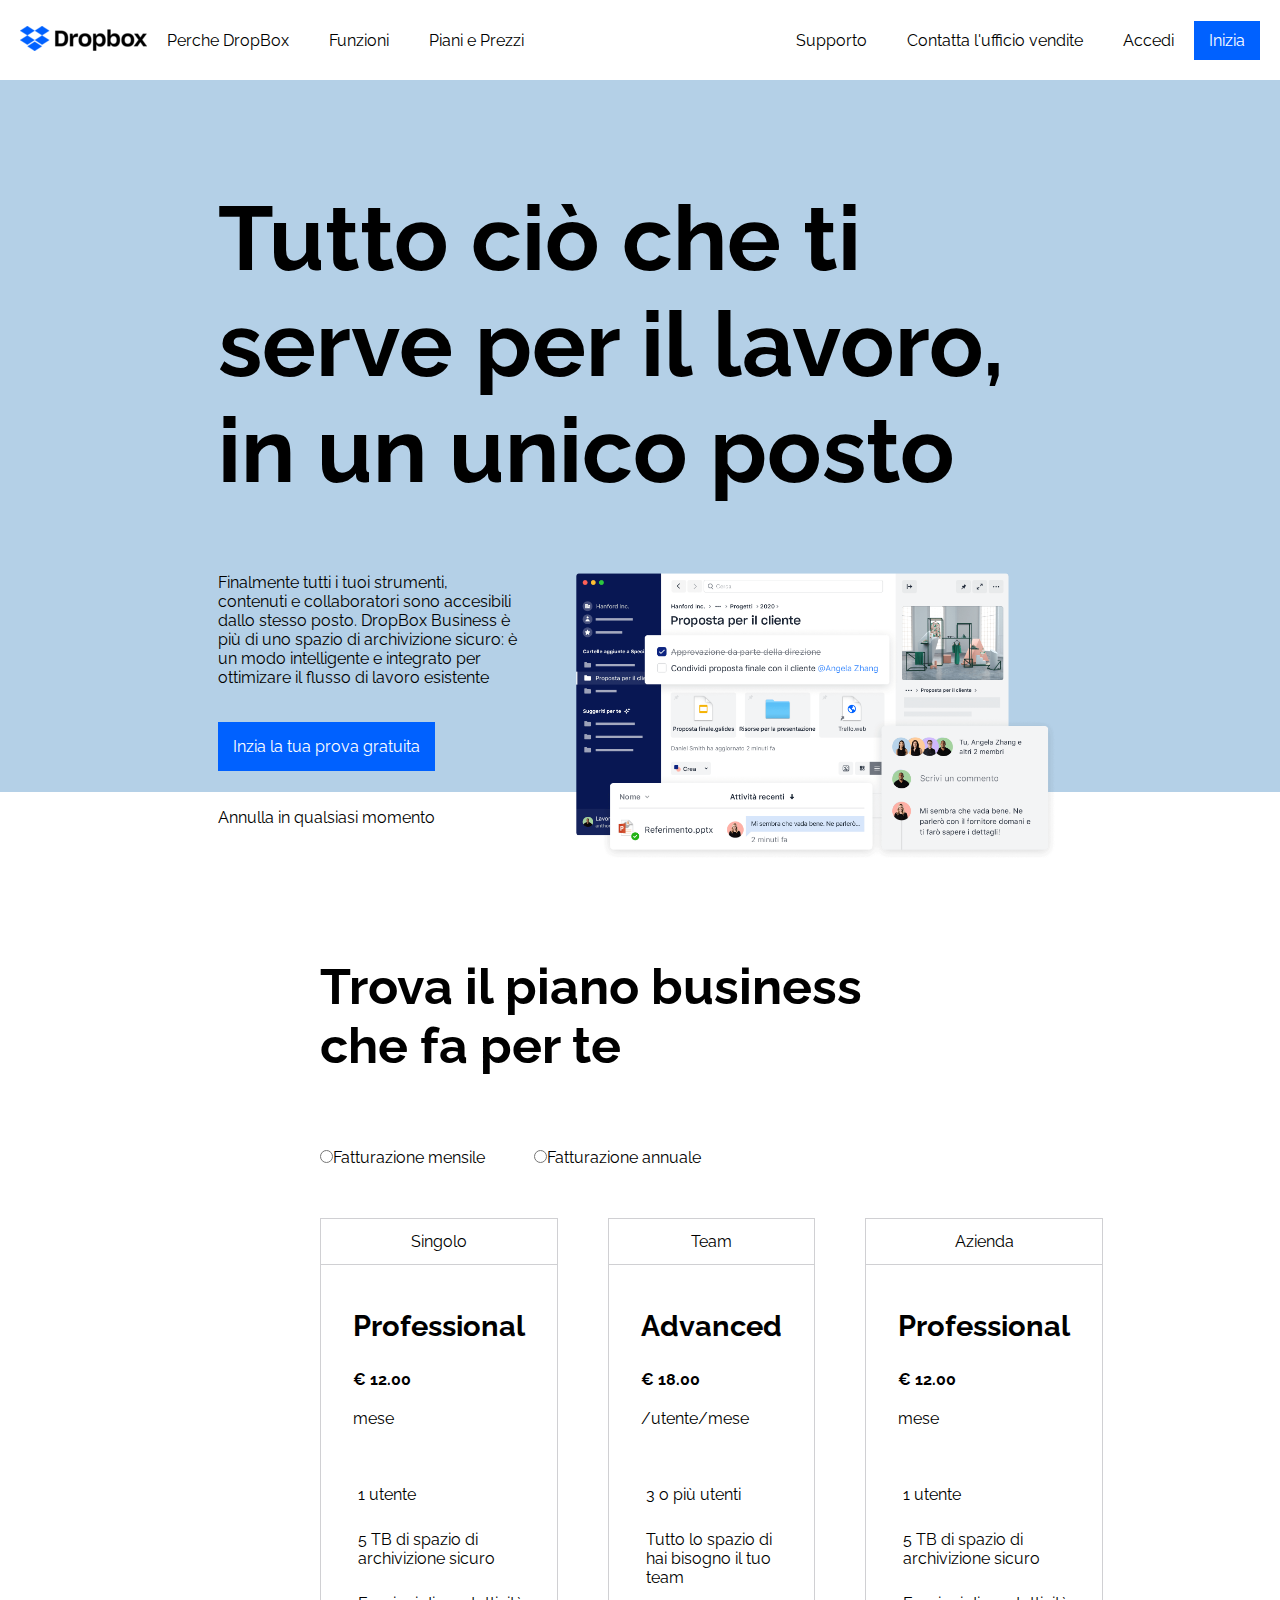
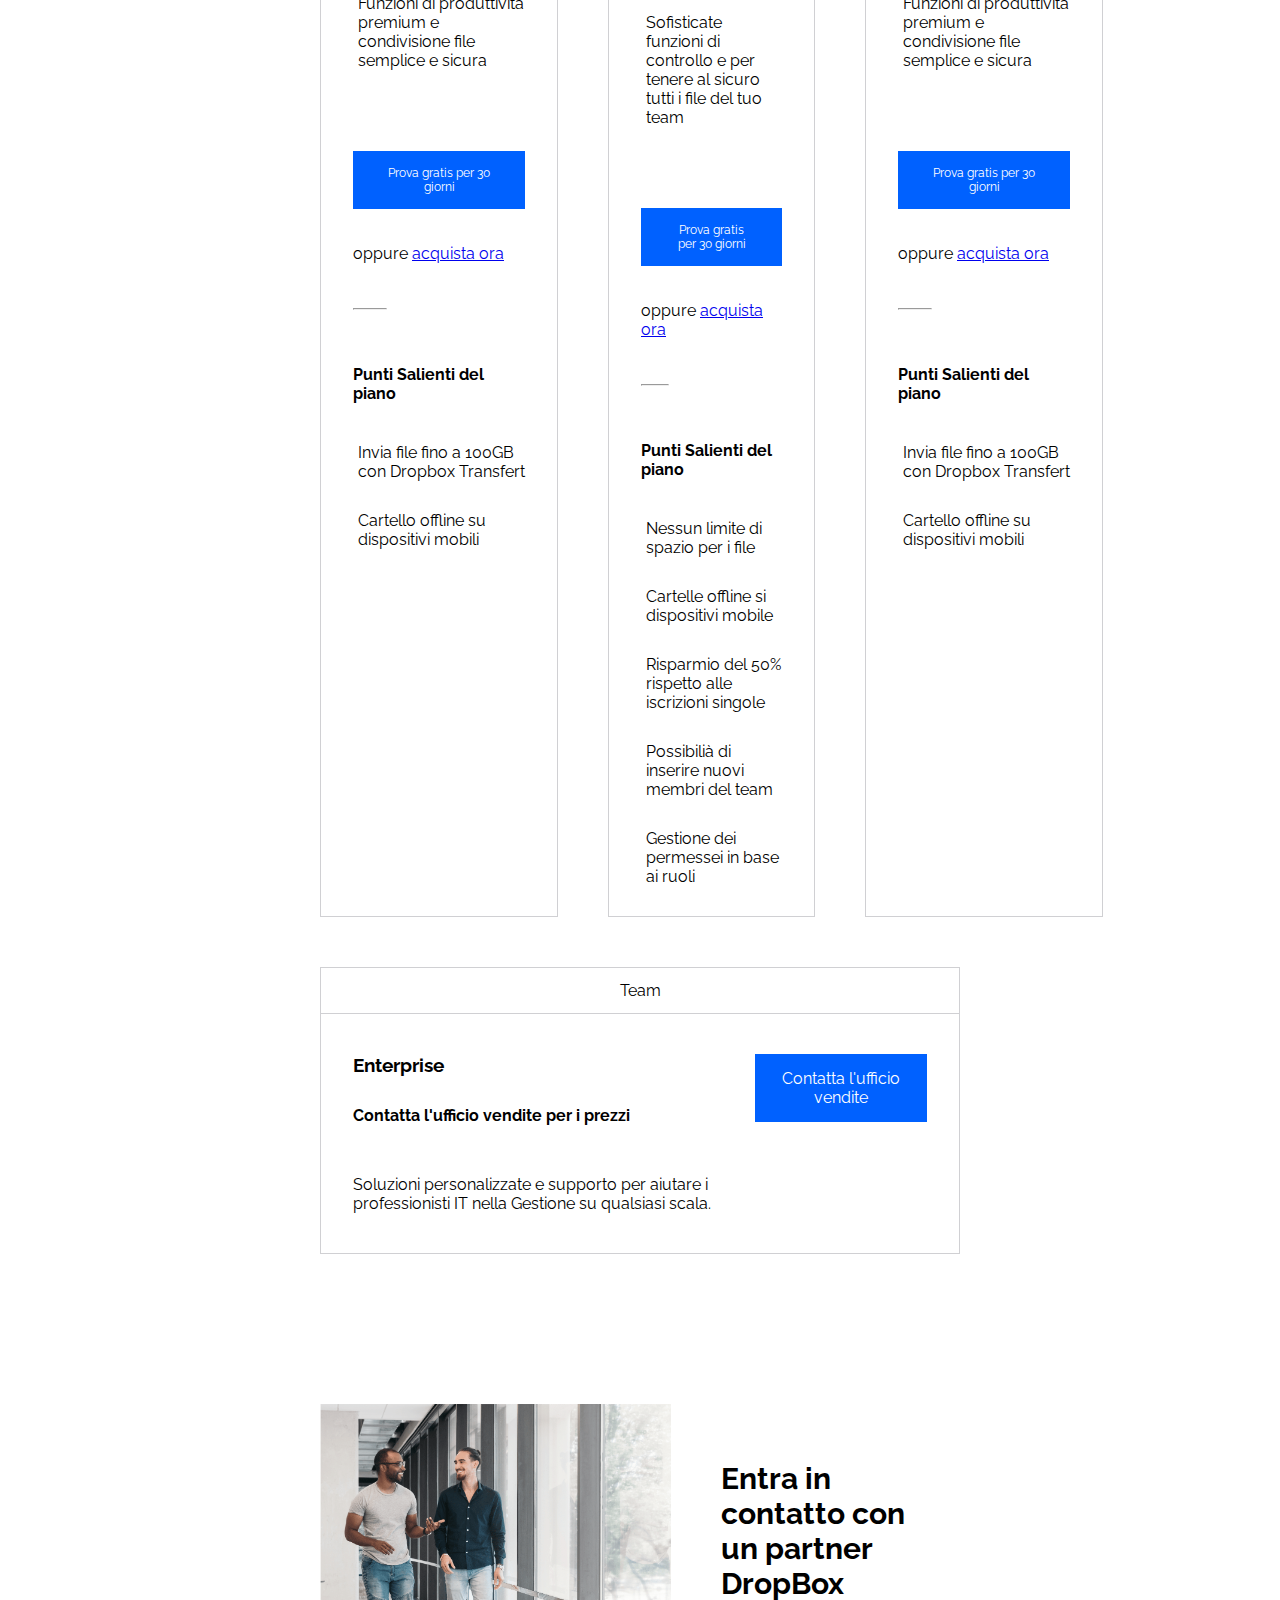
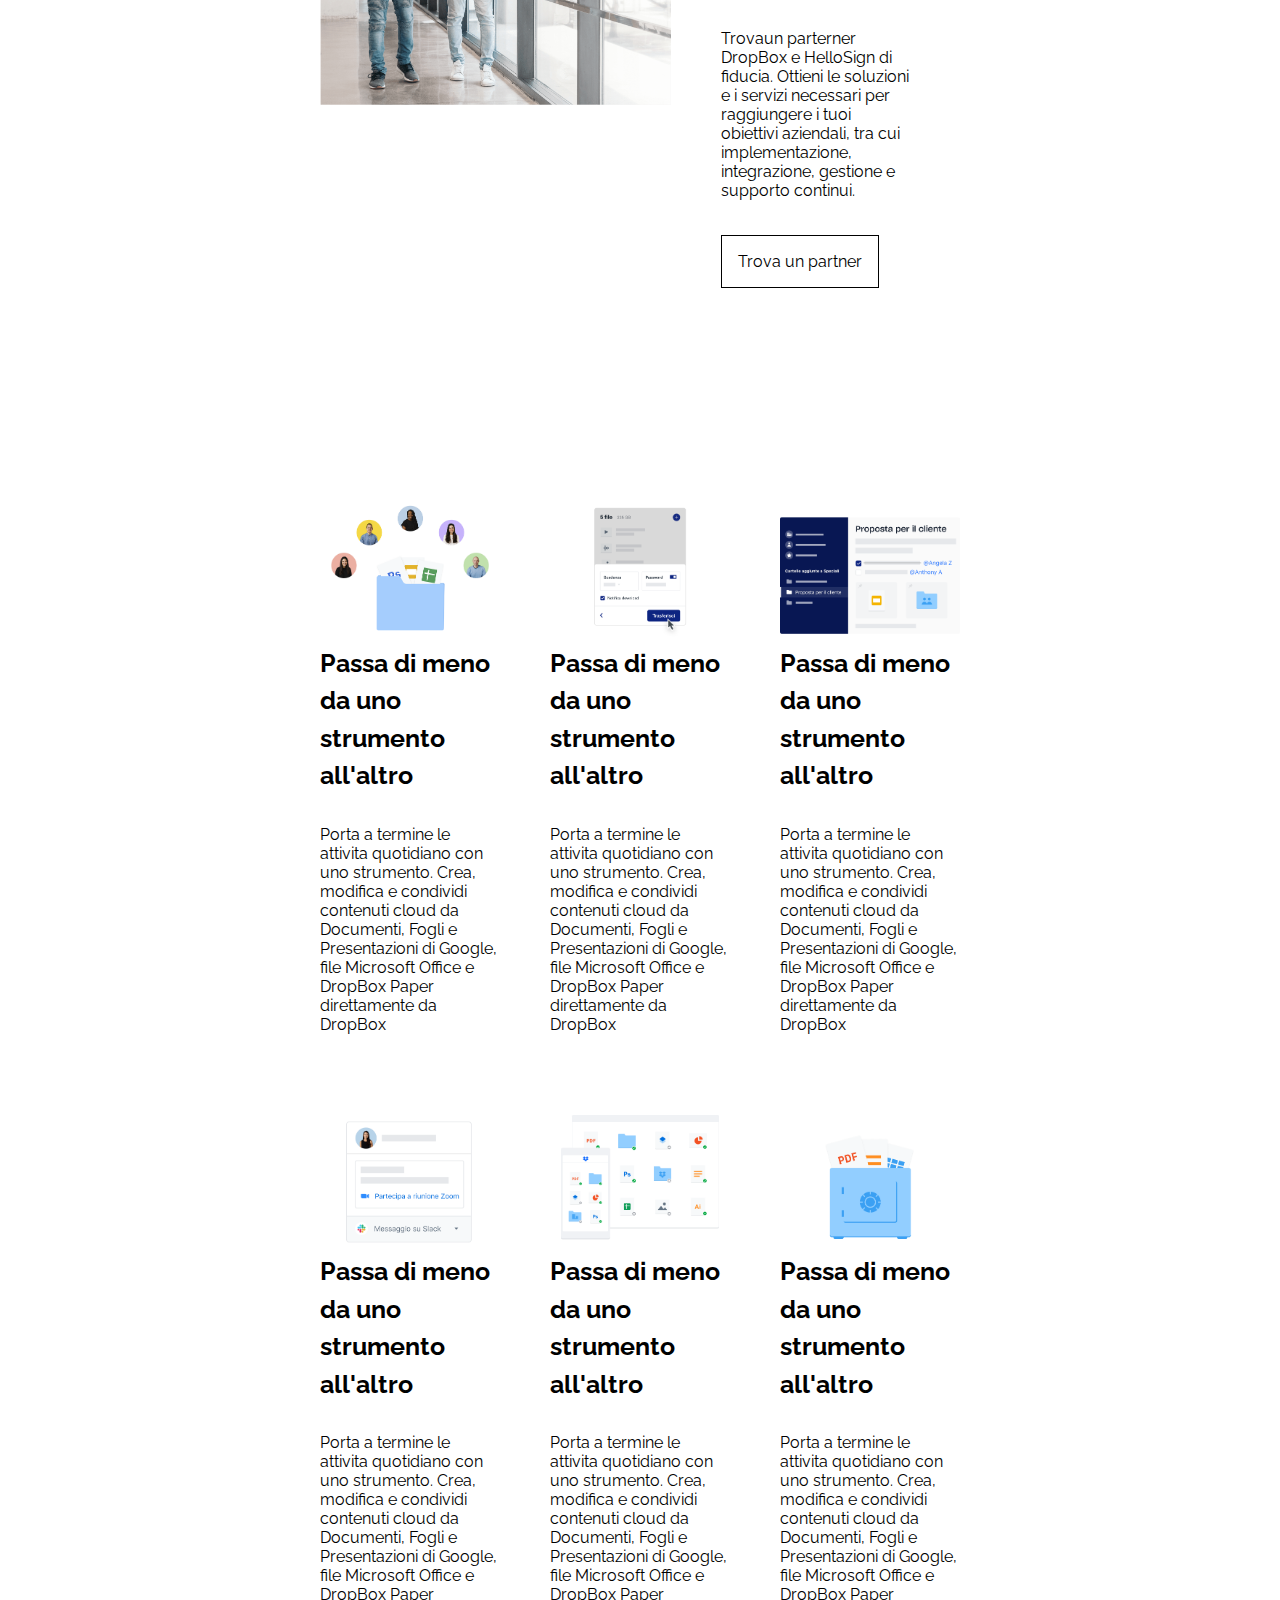
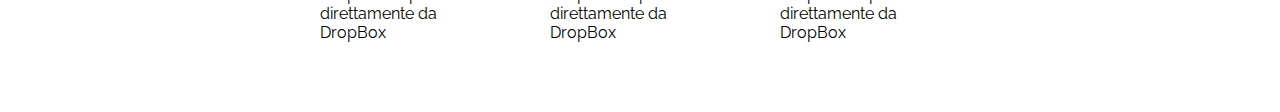
==== index.html @ f98a5074 "sezione 3" ====
<!DOCTYPE html>
<html lang="en">
<head>
    <meta charset="UTF-8">
    <meta http-equiv="X-UA-Compatible" content="IE=edge">
    <meta name="viewport" content="width=device-width, initial-scale=1.0">
    <!-- Google Font -->
    <link rel="preconnect" href="https://fonts.googleapis.com">
    <link rel="preconnect" href="https://fonts.gstatic.com" crossorigin>
    <link href="https://fonts.googleapis.com/css2?family=Raleway:wght@400;700&display=swap" rel="stylesheet">
    <!-- /Google Font -->
    <!-- Font awesome -->
    <link rel="stylesheet" href="https://cdnjs.cloudflare.com/ajax/libs/font-awesome/6.2.1/css/all.min.css"
        integrity="sha512-MV7K8+y+gLIBoVD59lQIYicR65iaqukzvf/nwasF0nqhPay5w/9lJmVM2hMDcnK1OnMGCdVK+iQrJ7lzPJQd1w=="
        crossorigin="anonymous" referrerpolicy="no-referrer" />
    <!-- Font Awesome -->
    <link rel="stylesheet" href="css/style.css">
    <title>DropBox</title>
</head>
<body>
    <!-- Header -->
    <header class="row-flex">
        <!-- lista di link -->
        <ul class="row-flex">
            <li><img src="img/logo-small.png" alt="DropBox"></li>
            <li><a href="">Perche DropBox</a> </li>
            <li><a href="">Funzioni</a> </li>
            <li><a href="">Piani e Prezzi</a></li>
        </ul>
        <!-- /lista di link -->
        <!-- lista di link -->
        <ul class="row-flex">
            <li><a href="">Supporto</a> </li>
            <li><a href="">Contatta l'ufficio vendite</a> </li>
            <li><a href="">Accedi</a></li>
            <li><button class="btn btn-prime">Inizia</button></li>
        </ul>
        <!-- /lista di link -->
    </header>
    <!-- /Header -->
    <!-- Main -->
    <main>
        <!-- Jumbotron -->
        <section class="jumbotron">
            <!-- Container grande centrato -->
            <div class="big-container">
                <h1>Tutto ciò che ti serve per il lavoro, in un unico posto</h1>
                <!-- container flex -->
                <div class="row-flex">
                    <!-- box piccolo con testo, bottone e freccia -->
                    <div class="small-box">
                        <p class="text">Finalmente tutti i tuoi strumenti, contenuti e collaboratori sono accesibili
                            dallo stesso posto.
                            DropBox Business è più di uno spazio di archivizione sicuro: è un modo intelligente
                            e integrato per ottimizare il flusso di lavoro esistente
                        </p>
                        <button class="btn btn-prime">Inzia la tua prova gratuita</button>
                        <div>Annulla in qualsiasi momento</div>
                        <i class="fa-solid fa-arrow-down" id="down-arrow"></i>
                    </div>
                    <!-- /box piccolo con testo, bottone e freccia -->
                    <!-- box grande con immagine -->
                    <div class="big-box">
                        <img src="img/jumbo.png" alt="jumbo-img">
                    </div>
                    <!-- /box grande con immagine -->
                </div>
                <!-- /container flex -->
            </div>
            <!-- /Container grande centrato -->
        </section>
        <!-- /Jumbotron -->
        <!-- Sezione-1 -->
        <section class="small-container section-1">
            <h2>Trova il piano business che fa per te</h2>
            <!-- Pulsanti scelta abbonamento -->
            <div class="mese">
                <input type="radio" name="costo">Fatturazione mensile
            </div>
            <div class="anno">
              <input type="radio" name="costo">Fatturazione annuale   
            </div>
            <!-- /Pulsanti scelta abbonamento -->
            <!-- container abbonamento -->
            <div class="row-flex abbonamento">
                <!-- box tipo di abbonamento -->
                <div class="box">
                    <div class="profilo">
                        <i class="fa-solid fa-user"></i>
                        <span>Singolo</span>
                    </div>
                    <div class="info">
                        <ul class="costo">
                            <li>
                                <h3>Professional</h3>
                            </li>
                            <li class="prezzo">€ 12.00</li>
                            <li>mese</li>
                        </ul>
                        <ul class="info-text">
                            <li>
                                <i class="fa-solid fa-user"></i>
                                <span>1 utente</span>
                            </li>
                            <li class="row-flex">
                                <i class="fa-solid fa-folder"></i>
                                <span>5 TB di spazio di archivizione sicuro</span>
                            </li>
                            <li class="row-flex">
                                <i class="fa-solid fa-share-nodes"></i>
                                <span>Funzioni di produttività premium e condivisione file semplice
                                    e sicura</span>
                            </li>
                        </ul>
                            <div class="btn-buy">
                                <button class="btn btn-prime">Prova gratis per 30 giorni</button>
                                <div>oppure <a href="#">acquista ora</a></div>
                            </div>
                            <hr>
                        <ul class="highlights">
                            <li><h4>Punti Salienti del piano</h4></li>
                            <li class="row-flex">
                                <i class="fa-solid fa-check"></i>
                                <span>Invia file fino a 100GB con Dropbox Transfert</span>
                            </li>
                            <li class="row-flex">
                                <i class="fa-solid fa-check"></i>
                                <span>Cartello offline su dispositivi mobili</span> 
                            </li>
                        </ul>
                    </div>
                </div>
                <!-- /box tipo abbonamento -->
                <!-- box tipo abbonamento -->
                <div class="box">
                    <div class="profilo">
                        <i class="fa-solid fa-users"></i>
                        <span>Team</span>
                    </div>
                    <div class="info">
                        <ul class="costo">
                            <li>
                                <h3>Advanced</h3>
                            </li>
                            <li class="prezzo">€ 18.00</li>
                            <li>/utente/mese</li>
                        </ul>
                        <ul class="info-text">
                            <li>
                                <i class="fa-solid fa-user"></i>
                                <span>3 o più utenti</span>
                            </li>
                            <li class="row-flex">
                                <i class="fa-solid fa-folder"></i>
                                <span>Tutto lo spazio di hai bisogno il tuo team</span>
                            </li>
                            <li class="row-flex">
                                <i class="fa-solid fa-share-nodes"></i>
                                <span>Sofisticate funzioni di controllo e per tenere al sicuro tutti 
                                    i file del tuo team
                                </span>
                            </li>
                        </ul>
                        <div class="btn-buy">
                            <button class="btn btn-prime">Prova gratis per 30 giorni</button>
                            <div>oppure <a href="#">acquista ora</a></div>
                        </div>
                        <hr>
                        <ul class="highlights">
                            <li>
                                <h4>Punti Salienti del piano</h4>
                            </li>
                            <li class="row-flex">
                                <i class="fa-solid fa-check"></i>
                                <span>Nessun limite di spazio per i file</span>
                            </li>
                            <li class="row-flex">
                                <i class="fa-solid fa-check"></i>
                                <span>Cartelle offline si dispositivi mobile</span>
                            </li>
                            <li class="row-flex">
                                <i class="fa-solid fa-check"></i>
                                <span>Risparmio del 50% rispetto alle iscrizioni singole</span>
                            </li>
                            <li class="row-flex">
                                <i class="fa-solid fa-check"></i>
                                <span>Possibilià di inserire nuovi membri del team</span>
                            </li>
                            <li class="row-flex">
                                <i class="fa-solid fa-check"></i>
                                <span>Gestione dei permessei in base ai ruoli</span>
                            </li>
                        </ul>
                    </div>
                </div>
                <!-- /box tipo abbonamento -->
                <!-- box tipo abbonamento -->
                <div class="box">
                    <div class="profilo">
                    <i class="fa-solid fa-building"></i>
                        <span>Azienda</span>
                    </div>
                    <div class="info">
                        <ul class="costo">
                            <li>
                                <h3>Professional</h3>
                            </li>
                            <li class="prezzo">€ 12.00</li>
                            <li>mese</li>
                        </ul>
                        <ul class="info-text">
                            <li class="row-flex">
                                <i class="fa-solid fa-user"></i>
                                <span>1 utente</span>
                            </li>
                            <li class="row-flex">
                                <i class="fa-solid fa-folder"></i>
                                <span>5 TB di spazio di archivizione sicuro</span>
                            </li>
                            <li class="row-flex">
                                <i class="fa-solid fa-share-nodes"></i>
                                <span>Funzioni di produttività premium e condivisione file semplice
                                    e sicura</span>
                            </li>
                        </ul>
                        <div class="btn-buy">
                            <button class="btn btn-prime">Prova gratis per 30 giorni</button>
                            <div>oppure <a href="#">acquista ora</a></div>  
                        </div>
                        <hr>
                        <ul class="highlights">
                            <li>
                                <h4>Punti Salienti del piano</h4>
                            </li>
                            <li class="row-flex">
                                <i class="fa-solid fa-check"></i>
                                <span>Invia file fino a 100GB con Dropbox Transfert</span>
                            </li>
                            <li class="row-flex">
                                <i class="fa-solid fa-check"></i>
                                <span>Cartello offline su dispositivi mobili</span>
                            </li>
                        </ul>
                    </div>
                </div>
            </div>
            <!-- /box tipo abbonamento -->
            <!-- container abbonamento orizzontale -->
            <div class="box-col">
                <div class="profilo">
                    <i class="fa-solid fa-building"></i>
                    <span>Team</span>
                </div>
                <div class="info">
                    <div class="row-flex">
                        <div class="box-info-left">
                            <h3>Enterprise</h3>
                            <div class="prezzo">Contatta l'ufficio vendite per i prezzi</div> 
                            <p>
                                Soluzioni personalizzate e supporto per aiutare i professionisti IT nella Gestione
                                su qualsiasi scala. 
                            </p>   
                        </div>
                        <div class="box-info-right">
                            <button class="btn btn-prime">Contatta l'ufficio vendite</button>
                        </div>
                    </div>   
                </div>     
            </div>
            <!-- /container abbonamento orizzontale-->
        </section>
        <!-- /sezione-1 -->
        <!-- sezione-2 -->
        <section class="section-2">
            <div class="small-container">
                <div class="row-flex">
                    <!-- box grande con immagine -->
                    <div class="big-box">
                        <img src="img/partner.png" alt="partner">
                    </div>
                    <!-- /box grande con immagine -->
                    <!-- box piccolo con paragrafo -->
                    <div class="small-box">
                        <h3>Entra in contatto con un partner DropBox</h3>
                        <p>Trovaun parterner DropBox e HelloSign di fiducia. Ottieni le soluzioni e i 
                            servizi necessari per raggiungere i tuoi obiettivi aziendali, tra cui implementazione,
                            integrazione, gestione e supporto continui.
                        </p>
                        <button class="btn btn-secondary">Trova un partner</button>
                    </div>  
                    <!-- /box piccolo con paragrafo   -->
                </div>
            </div>
        </section>
        <!-- /sezione-2 -->
        <!-- sezione-3 -->
        <section class="section-3">
            <div class="small-container">
                <div class="row-flex">
                    <div>
                        <img src="img/business-feature-switching-tools.png" alt="switch tools">
                        <h3>Passa di meno da uno strumento all'altro</h3>
                        <p> Porta a termine le attivita quotidiano con uno strumento. Crea, modifica e 
                            condividi contenuti cloud da Documenti, Fogli e Presentazioni di Google, file 
                            Microsoft Office e DropBox Paper direttamente da DropBox
                        </p>
                    </div>
                    <div>
                        <img src="img/business-feature-send-files-it.png" alt="send file">
                        <h3>Passa di meno da uno strumento all'altro</h3>
                        <p> Porta a termine le attivita quotidiano con uno strumento. Crea, modifica e
                            condividi contenuti cloud da Documenti, Fogli e Presentazioni di Google, file
                            Microsoft Office e DropBox Paper direttamente da DropBox
                        </p>
                    </div>
                    <div>
                        <img src="img/business-feature-coordinate-it.png" alt=" coordinate">
                        <h3>Passa di meno da uno strumento all'altro</h3>
                        <p> Porta a termine le attivita quotidiano con uno strumento. Crea, modifica e
                            condividi contenuti cloud da Documenti, Fogli e Presentazioni di Google, file
                            Microsoft Office e DropBox Paper direttamente da DropBox
                        </p>
                    </div>
                </div>
                <div class="row-flex">
                    <div>
                        <img src="img/business-feature-integrations-it.png" alt="switch tools">
                        <h3>Passa di meno da uno strumento all'altro</h3>
                        <p> Porta a termine le attivita quotidiano con uno strumento. Crea, modifica e
                            condividi contenuti cloud da Documenti, Fogli e Presentazioni di Google, file
                            Microsoft Office e DropBox Paper direttamente da DropBox
                        </p>
                    </div>
                    <div>
                        <img src="img/business-feature-multi-device.png" alt="switch tools">
                        <h3>Passa di meno da uno strumento all'altro</h3>
                        <p> Porta a termine le attivita quotidiano con uno strumento. Crea, modifica e
                            condividi contenuti cloud da Documenti, Fogli e Presentazioni di Google, file
                            Microsoft Office e DropBox Paper direttamente da DropBox
                        </p>
                    </div>
                    <div>
                        <img src="img/business-feature-security.png" alt="switch tools">
                        <h3>Passa di meno da uno strumento all'altro</h3>
                        <p> Porta a termine le attivita quotidiano con uno strumento. Crea, modifica e
                            condividi contenuti cloud da Documenti, Fogli e Presentazioni di Google, file
                            Microsoft Office e DropBox Paper direttamente da DropBox
                        </p>
                    </div>
                </div>
            </div>

        </section>
        <!-- /sezione-3 -->
        <section></section>
        <section></section>
        <section></section>
    </main>
    <footer></footer>
</body>
</html>
---- css/style.css ----
/* Reset */
*{
    margin: 0;
    padding: 0;
    box-sizing: border-box;
    font-family: 'Raleway', sans-serif;
}
/* ------- */

/* Common */
.row-flex{
    display: flex;
}
li{
    list-style: none;
}
.btn{
    background-color: transparent;
    border: none;
}
.btn-prime{
    background-color: #0061ff;
    color: white;
    padding: 15px 15px;
    font-size: 16px;
}
.btn-secondary{
    border: 1px solid #000;
}
.big-container{
    width: 66vw;
    margin: 0 auto;
}
.small-container{
    width: 50vw;
    margin: 0 auto;
}
.small-box{
    width: 40vw;
}
.big-box{
    width: 60vw;
}
.text{
    padding: 0 35px 35px 0;
}
.box{
    margin: 0 25px;
}
.profilo{
    text-align: center;
    border-bottom: 1px solid #d0d0d3;
    padding: 13px 0;
}
.info{
    padding: 0 32px;
}
.costo{
    margin-bottom: 57px;
}
.box-3{
    width: calc(100vw/3);
}
/* ------- */

/* Header */
header.row-flex{
    justify-content: space-between;
    height: 80px;
    padding: 0 20px;
}
header.row-flex ul.row-flex{
    align-items: center;
}
header.row-flex ul.row-flex li a{
    text-decoration: none;
    color: black;
    margin: 0 20px;
}
header.row-flex ul.row-flex li button{
    padding: 10px 15px;
}
/* ------- */

/* Main */

/* Jumbotron */
.jumbotron{
    background-color: #b4d0e7;
    padding-top: 105px;
    /* height: 738px; */
}
.jumbotron .big-container .row-flex{
    position: relative;
    top: 70px;
    justify-content: flex-start;
}
.jumbotron .big-container h1{
    font-size: 90px;
    /* margin-bottom: 70px; */
}
.jumbotron .big-container .row-flex .big-box img{
    width: 100%;
}
.jumbotron .big-container .row-flex .small-box .btn-prime{
    margin-bottom: 37px;
}
#down-arrow{
    font-size: 45px;
    margin-top: 80px;
}
/* ------- */

/* Sezione 1 */
section.small-container h2{
    margin-top: 165px;
    font-size: 50px;
}
[type="radio"]{
    margin: 75px 0  55px;
}
.mese , .anno{
    display: inline-block;
    margin-right: 45px;
    font-size: 16px;
}
.small-container.section-1 .row-flex.abbonamento .box{
    width: calc(100vw/3);
    border: 1px solid #d0d0d3;
}
.small-container.section-1 .row-flex.abbonamento {
    margin: 0 -25px;
    margin-bottom: 50px;
}
.costo li:first-child{
    margin: 44px 0 27px;
    font-size: 25px;
}
.prezzo{
    margin-bottom: 20px;
    font-weight: bold;
}
.small-container.section-1 .row-flex .info ul.info-text li{
    margin-bottom: 26px;
}
.small-container.section-1 .row-flex .info ul.info-text li i{
    margin-right: 5px;
}
.info .btn-buy button{
    font-size: 12px;
    padding: 15px 35px;
    margin: 55px 0 35px;
}
hr{
    width: 20%;
    margin: 45px 0 55px;
}
.highlights h4{
    margin-bottom: 40px;
}
.highlights li:not(:first-child){
    margin-bottom: 30px;
}
.highlights li i{
    color: blue;
    margin-right: 5px;
}
.box-col{
    border: 1px solid #d0d0d3;
}
.box-col .info{
    padding: 40px 32px;
}
.box-info-left{
    width: 70vw;
}
.box-info-right{
    width: 30vw;
    text-align: right;
}
.box-col .info .row-flex .box-info-left div{
    padding-top: 30px;
}
.box-col .info p{
    margin-top: 50px;
}
/* ------- */

/* Sezione 2 */
.section-2{
    margin: 150px 0;
}
.section-2 .small-container .big-box img{
    width: 100%;
}
.section-2 .row-flex .small-box{
    padding: 57px 50px;
}
.section-2 .row-flex .small-box h3{
    font-size: 30px;
}
.section-2 .row-flex .small-box p{
    margin: 28px 0 35px;
}
.section-2 .row-flex .small-box button{
    padding: 16px;
    font-size: 16px;
}
/* ------- */

/* Sezione 3 */
/* .section-3 .small-container .row-flex{
} */
.section-3 .small-container .row-flex img{
    width: 100%;
}
.section-3 .small-container .row-flex{
    margin: 0 -25px 70px;
}
.section-3 .small-container .row-flex div{
    margin: 0 25px;
}
.section-3 .small-container .row-flex div h3{
    margin-bottom: 30px;
    line-height: 1.5em;
    font-size: 25px;
}
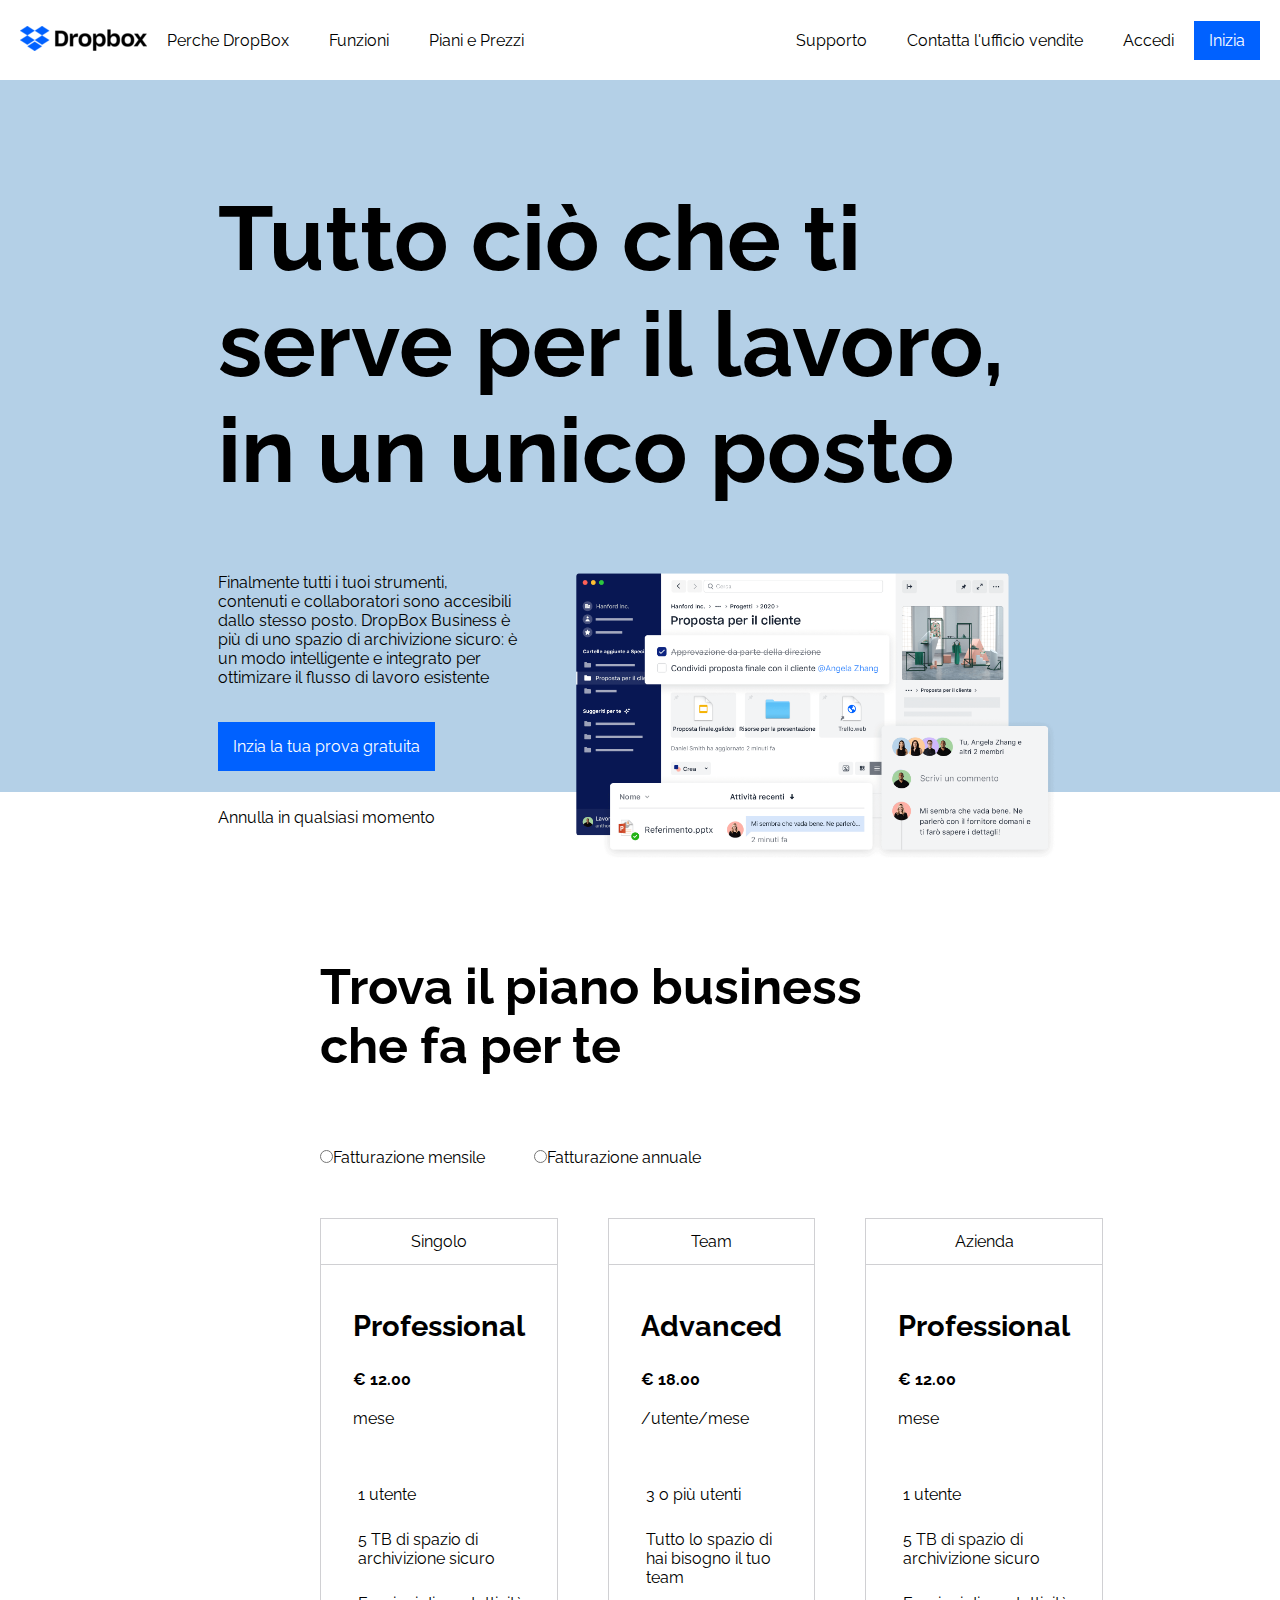
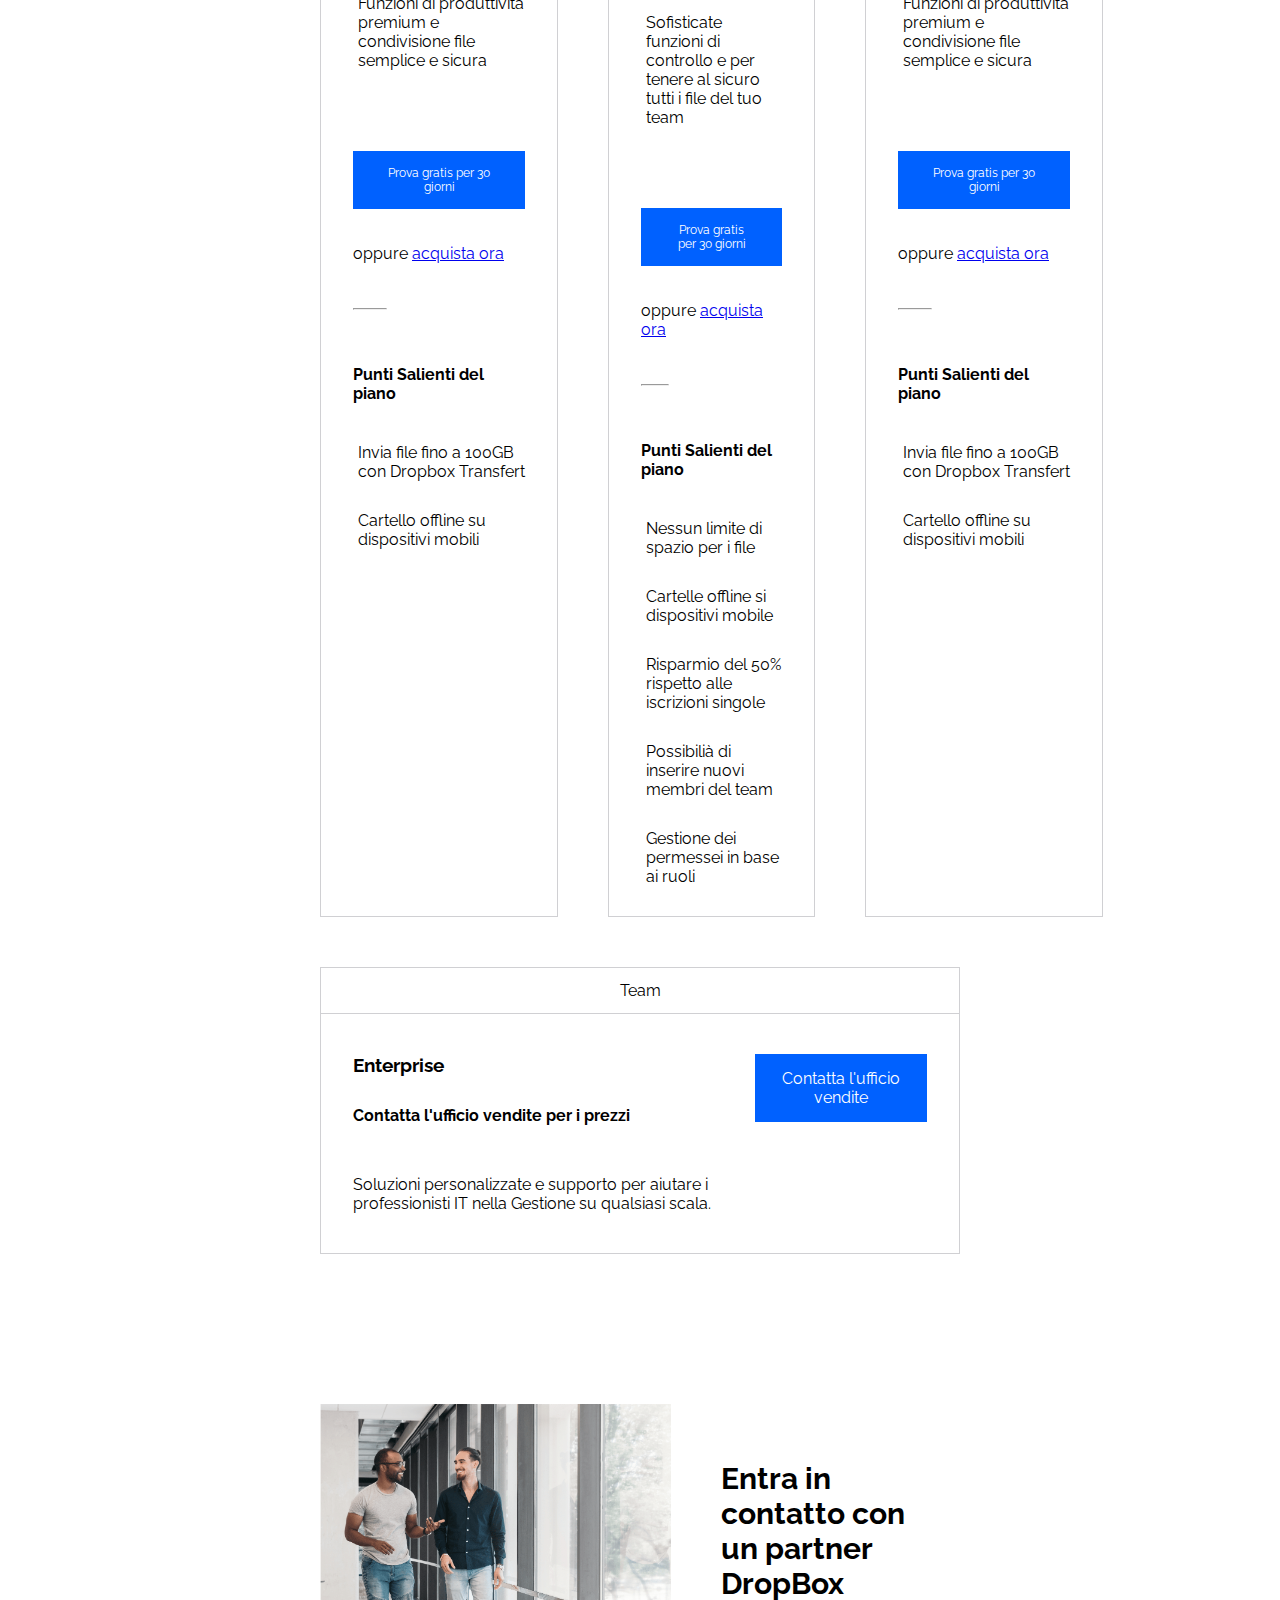
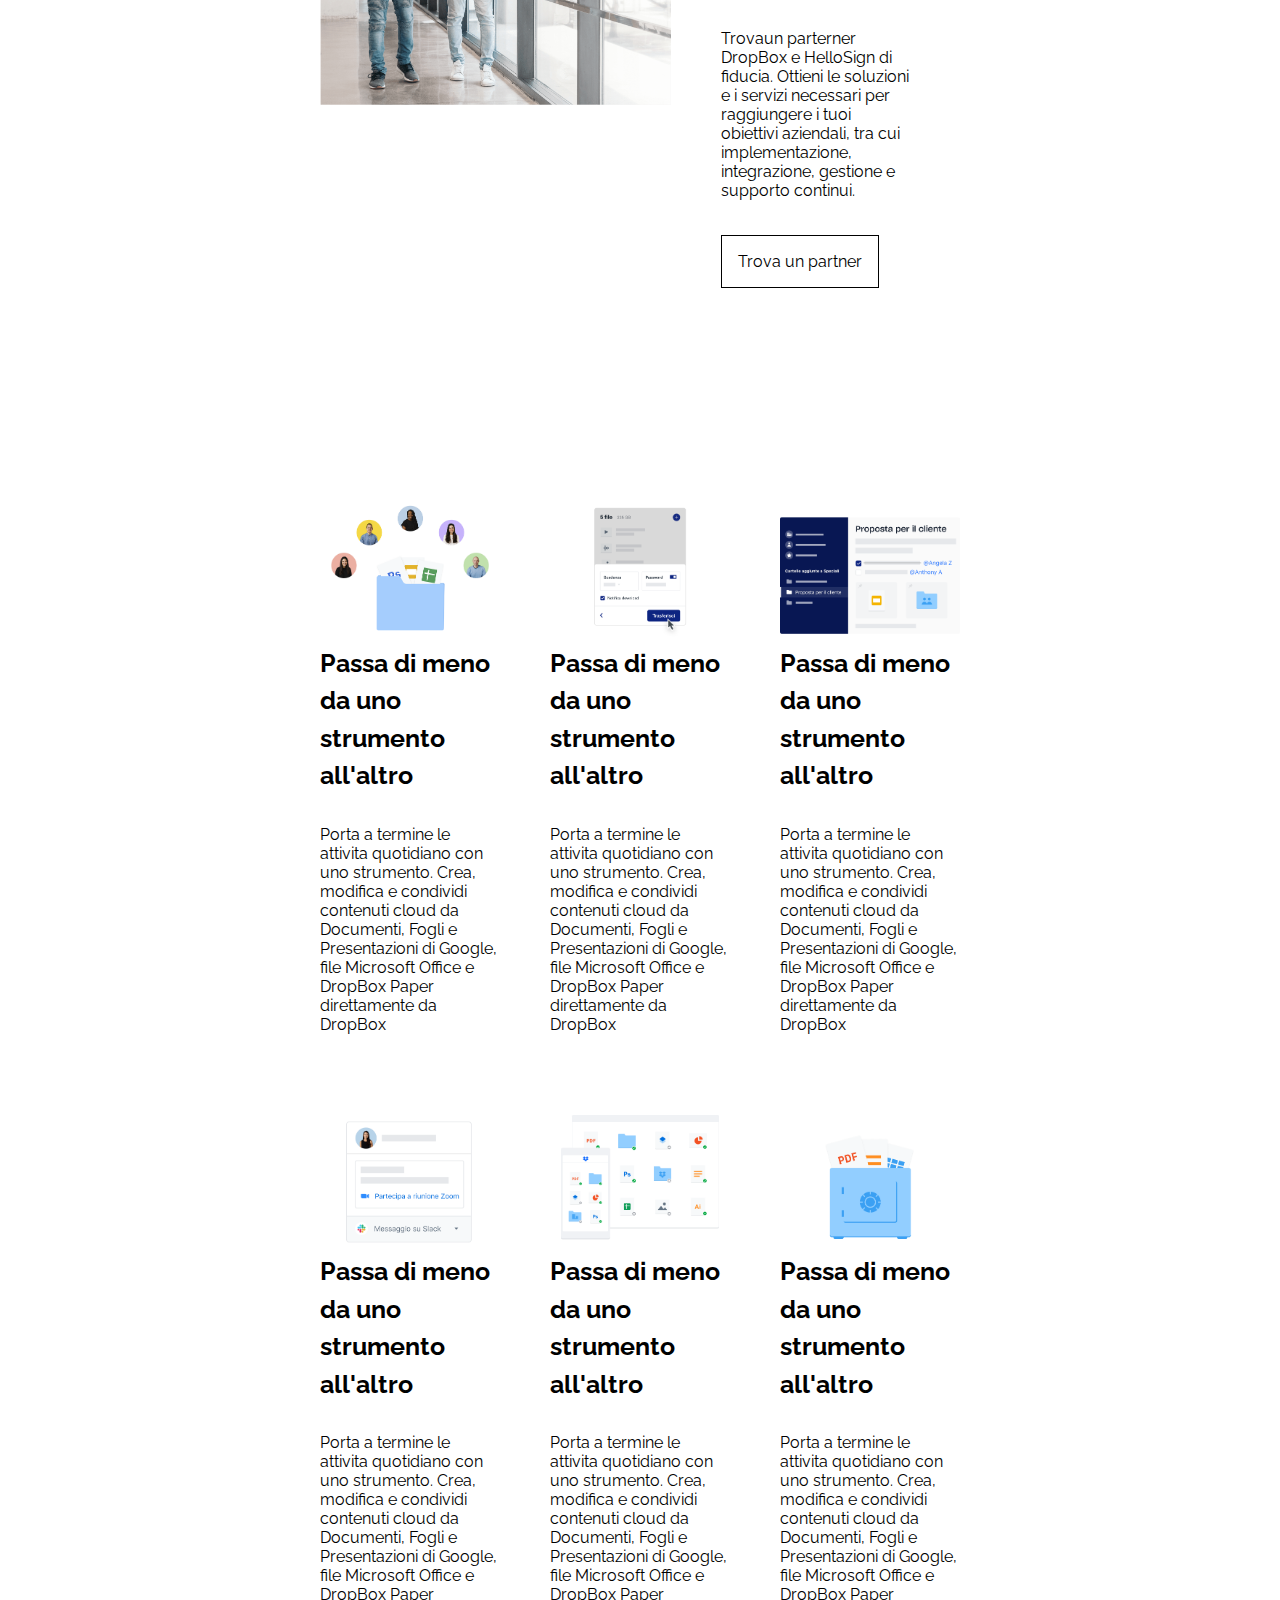
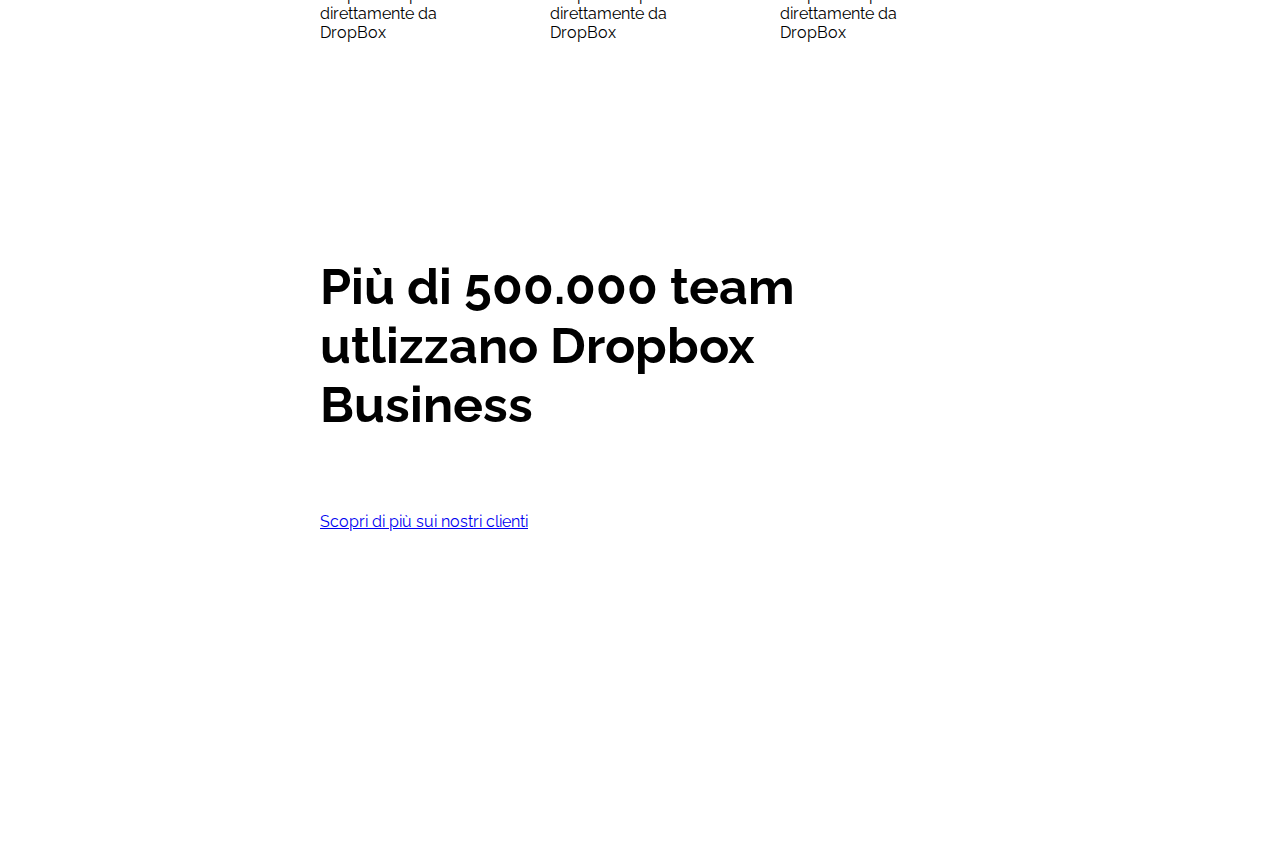
==== commit 26e4e008: "sezione 4-start sezione 5" ====
--- a/index.html
+++ b/index.html
@@ -70,7 +70,7 @@
             <!-- /Container grande centrato -->
         </section>
         <!-- /Jumbotron -->
-        <!-- Sezione-1 -->
+        <!-- Sezione 1 -->
         <section class="small-container section-1">
             <h2>Trova il piano business che fa per te</h2>
             <!-- Pulsanti scelta abbonamento -->
@@ -269,8 +269,8 @@
             </div>
             <!-- /container abbonamento orizzontale-->
         </section>
-        <!-- /sezione-1 -->
-        <!-- sezione-2 -->
+        <!-- /sezione 1 -->
+        <!-- sezione 2 -->
         <section class="section-2">
             <div class="small-container">
                 <div class="row-flex">
@@ -292,10 +292,12 @@
                 </div>
             </div>
         </section>
-        <!-- /sezione-2 -->
-        <!-- sezione-3 -->
+        <!-- /sezione 2 -->
+        <!-- sezione 3 -->
         <section class="section-3">
+            <!-- container piccolo -->
             <div class="small-container">
+                <!-- riga immagini testo 1 -->
                 <div class="row-flex">
                     <div>
                         <img src="img/business-feature-switching-tools.png" alt="switch tools">
@@ -322,6 +324,8 @@
                         </p>
                     </div>
                 </div>
+                <!-- /riga immagini testo 1 -->
+                <!-- riga immagini testo 2 -->
                 <div class="row-flex">
                     <div>
                         <img src="img/business-feature-integrations-it.png" alt="switch tools">
@@ -348,12 +352,25 @@
                         </p>
                     </div>
                 </div>
-            </div>
+                <!-- /riga immagini testo 2 -->
+            </div>
+            <!-- /container piccolo -->
+        </section>
+        <!-- /sezione 3 -->
+        <!-- sezione 4 -->
+        <section id="section-4" class="small-container">
+            <div class="mini-box">
+              <h2>Più di 500.000 team utlizzano Dropbox Business</h2>  
+              <a href="#">Scopri di più sui nostri clienti</a>
+            </div>
+        </section>
+        <!-- /sezione 4 -->
+        <!-- sezione 5 -->
+        <section id="section-5">
+            <div class="row-flex">
 
-        </section>
-        <!-- /sezione-3 -->
-        <section></section>
-        <section></section>
+            </div>
+        </section>
         <section></section>
     </main>
     <footer></footer>
--- a/css/style.css
+++ b/css/style.css
@@ -209,8 +209,6 @@
 /* ------- */
 
 /* Sezione 3 */
-/* .section-3 .small-container .row-flex{
-} */
 .section-3 .small-container .row-flex img{
     width: 100%;
 }
@@ -224,4 +222,27 @@
     margin-bottom: 30px;
     line-height: 1.5em;
     font-size: 25px;
+}
+/* ------- */
+
+/* Sezione 4 */
+#section-4{
+    margin-top: 215px;
+}
+#section-4 .mini-box{
+    max-width: 75%;
+}
+#section-4 .mini-box a{
+    display: block;
+    margin-top: 78px;
+    color: #0000f1;
+}
+/* ------- */
+
+/* Sezione 5 */
+#section-5{
+    margin: 160px 0;
+}
+#section-5 .row-flex{
+    background-color: #f5f5f5;
 }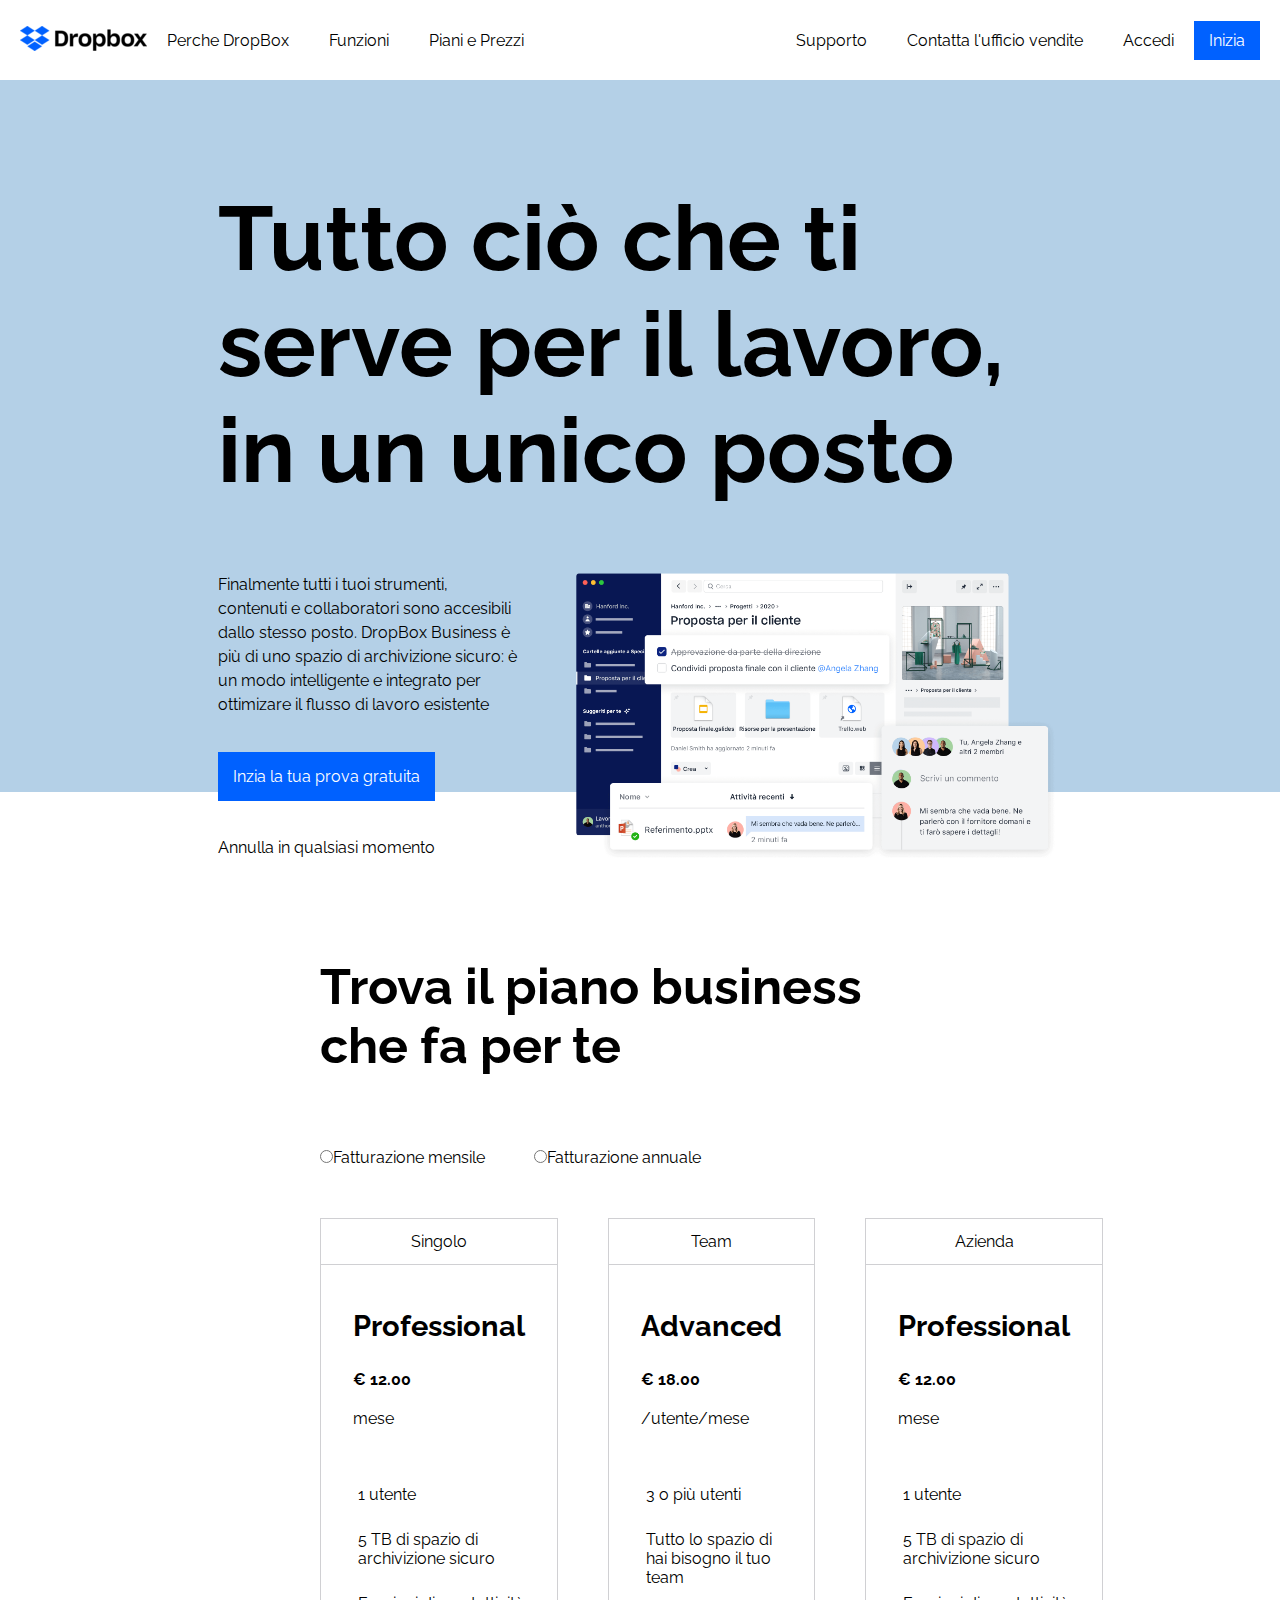
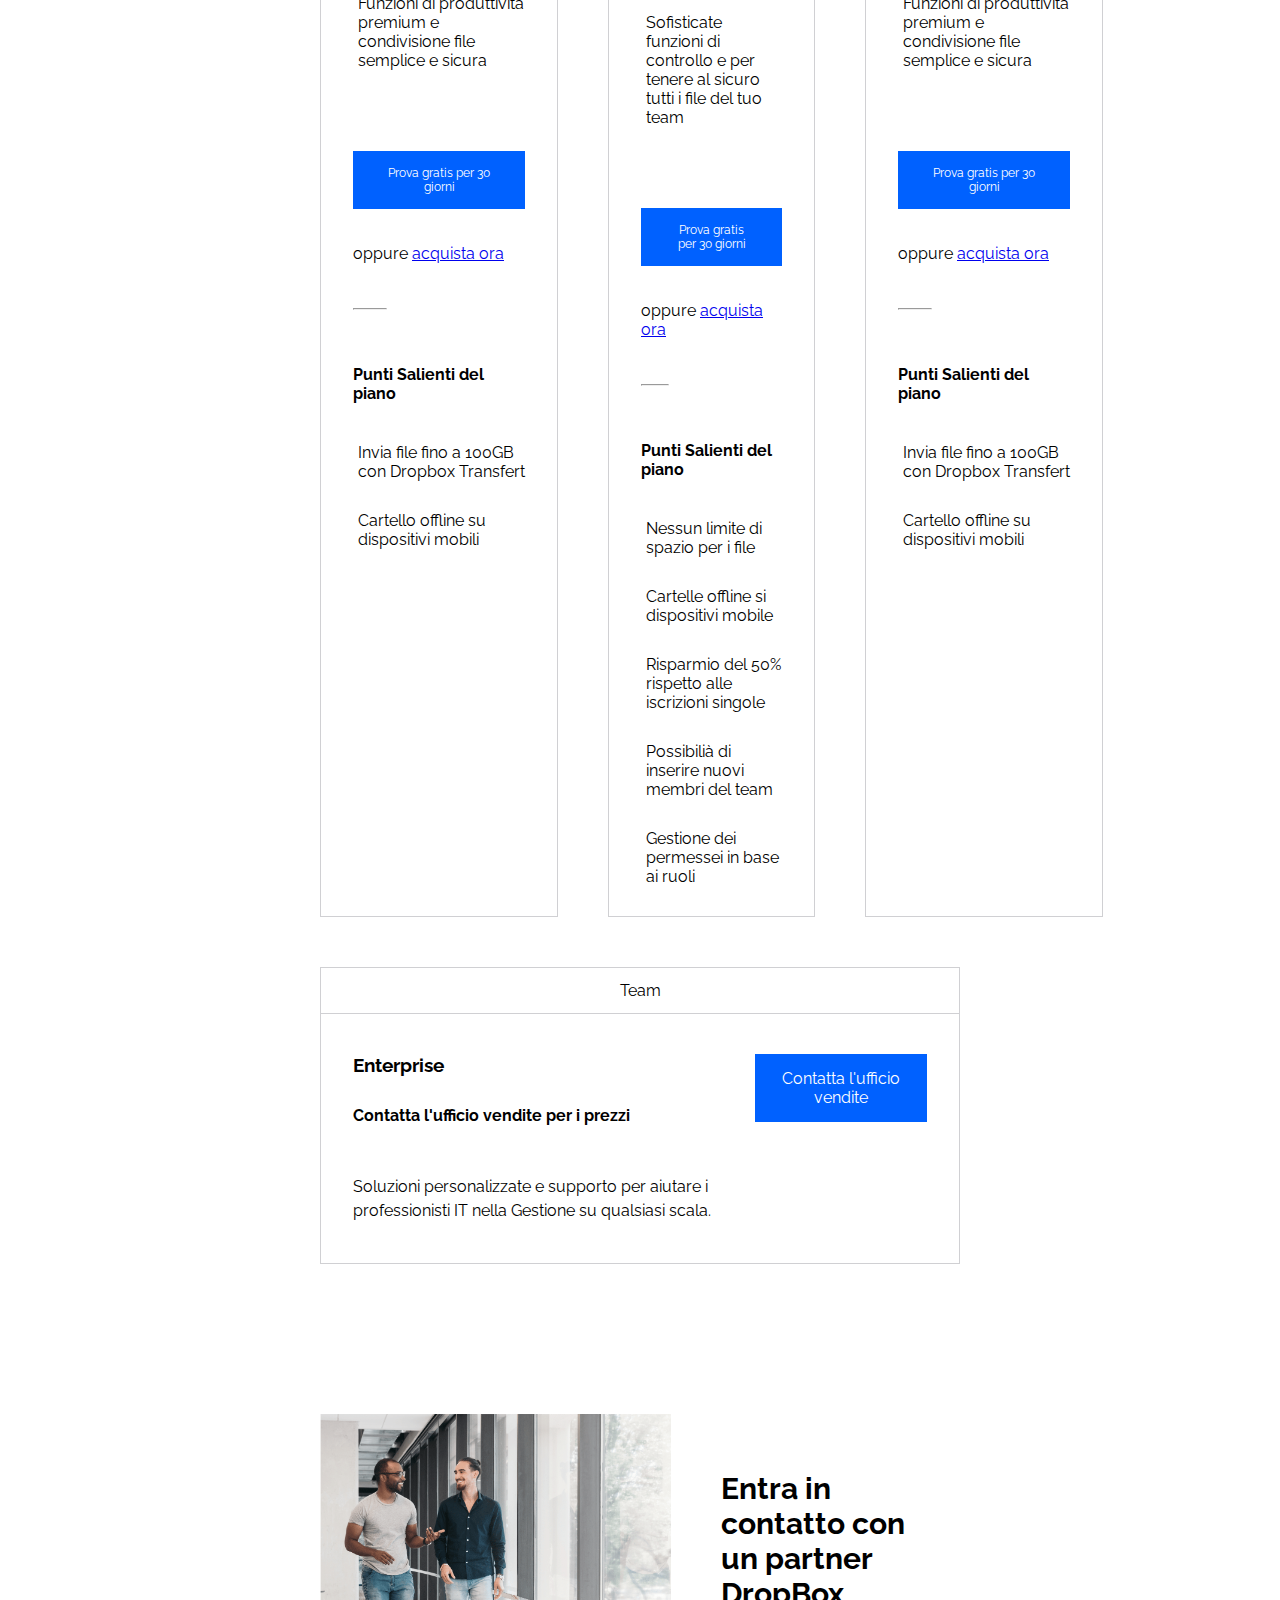
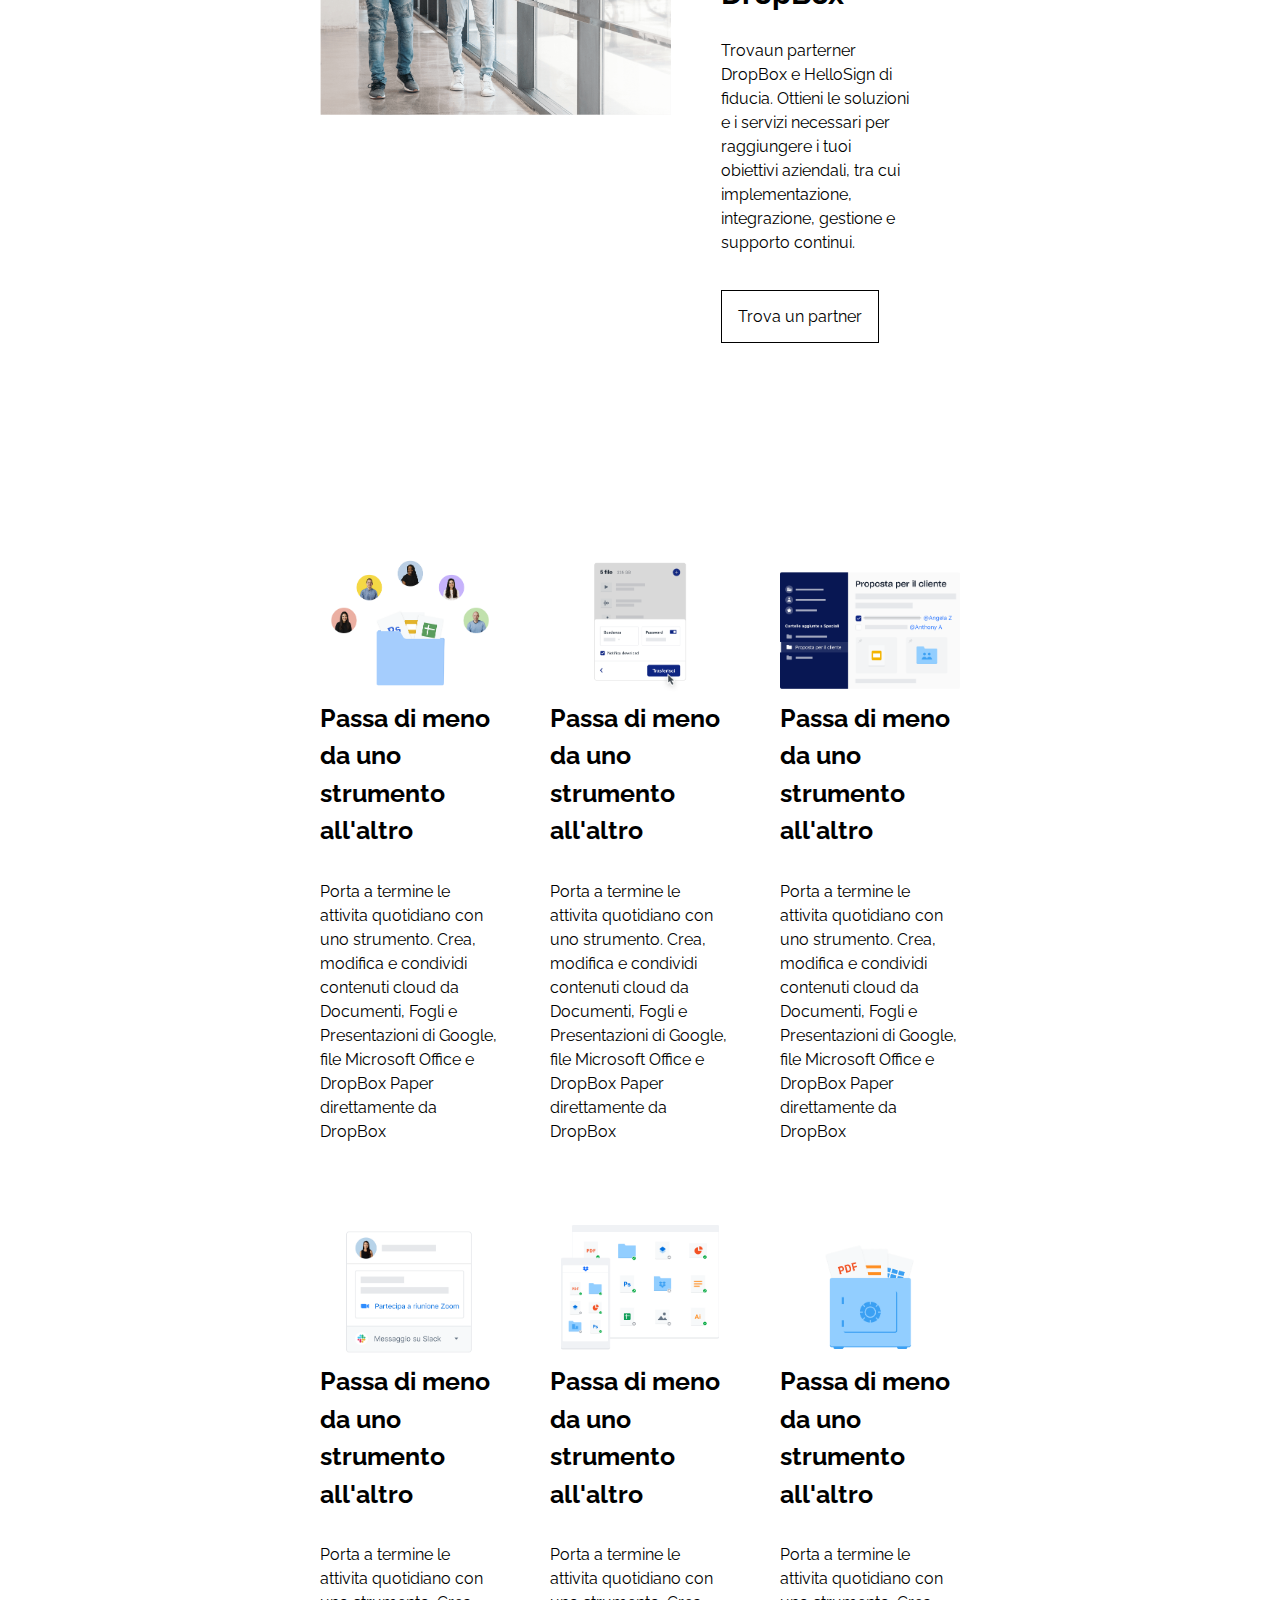
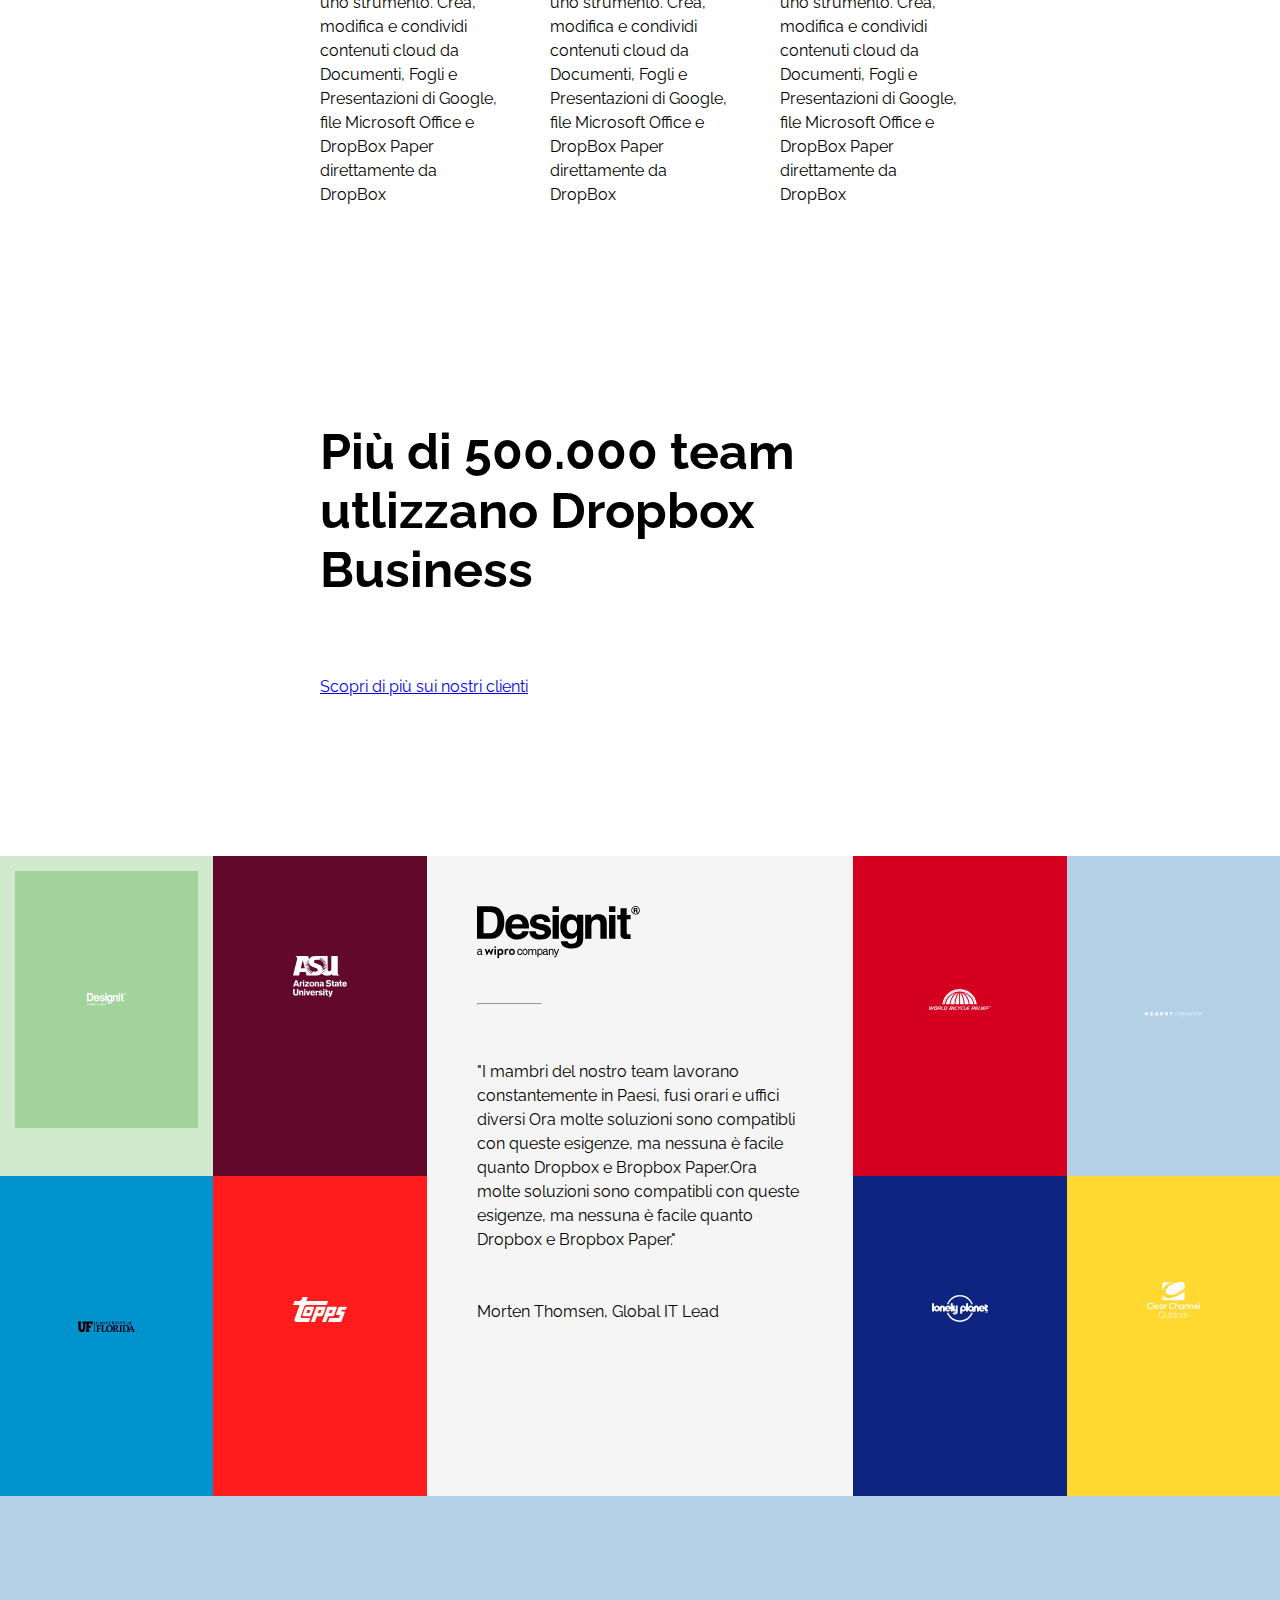
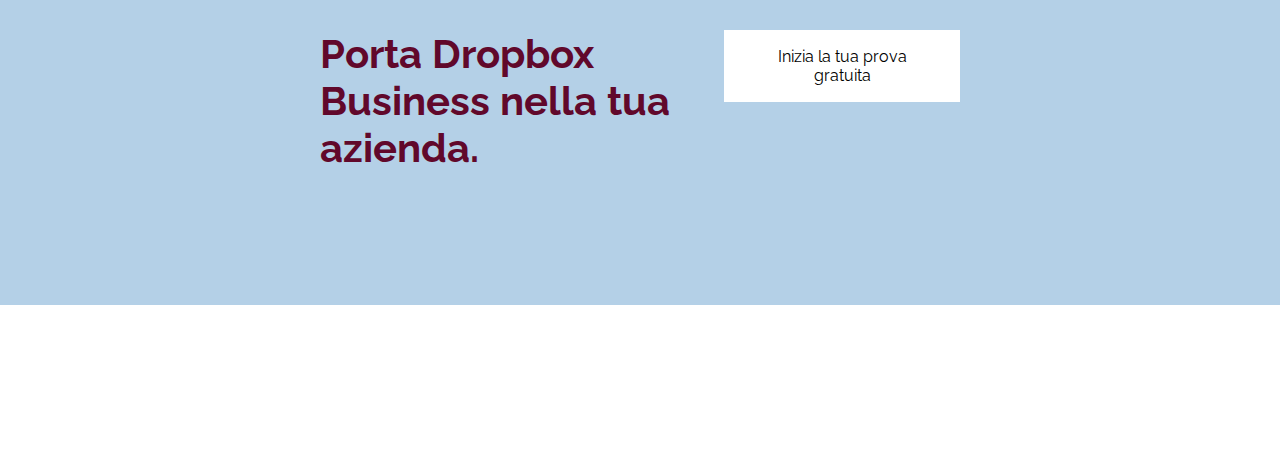
==== commit d79fb94a: "sezione 5" ====
--- a/index.html
+++ b/index.html
@@ -367,10 +367,71 @@
         <!-- /sezione 4 -->
         <!-- sezione 5 -->
         <section id="section-5">
+            <!-- container partner 3 colonne -->
             <div class="row-flex">
-
-            </div>
-        </section>
+                <!-- colonna sinistra -->
+                <div class="box-color-3 row-flex" id="left">
+                    <div id="color-1" class="box-color">
+                        <div id="color-2">
+                            <img src="img/designit.svg" alt="designit company">
+                        </div>
+                    </div>
+                    <div id="color-3" class="box-color">
+                        <img src="img/arizona_state_university.svg" alt="arizona state university">
+                    </div>  
+                    <div id="color-4" class="box-color">
+                        <img src="img/university_of_florida.svg" alt="university of florida">
+                    </div>
+                    <div id="color-5" class="box-color">
+                        <img src="img/topps.svg" alt="topps">
+                    </div>
+                </div>
+                <!-- /colonna sinistra -->
+                <!-- colonna centrale -->
+                <div class="box-color-3 center">
+                    <img src="img/designit-black.svg" alt="designit company">
+                    <hr>
+                    <p>
+                        "I mambri del nostro team lavorano constantemente in Paesi, fusi orari e uffici diversi
+                        Ora molte soluzioni sono compatibli con queste esigenze, ma nessuna è facile quanto Dropbox
+                        e Bropbox Paper.Ora molte soluzioni sono compatibli con queste esigenze, ma nessuna è facile quanto Dropbox
+                        e Bropbox Paper."
+                    </p>
+                    <div>Morten Thomsen, Global IT Lead</div>
+                </div>
+                <!-- /colonna centrale -->
+                <!-- colonna destra -->
+                <div class="box-color-3 row-flex" id="right">
+                    <div id="color-6" class="box-color">
+                        <img src="img/world_bicycle_relief.svg" alt="">
+                    </div>
+                    <div id="color-7" class="box-color">
+                        <img src="img/hearst_corp.svg" alt="">
+                    </div>
+                    <div id="color-8" class="box-color">
+                        <img src="img/lonely_planet.svg" alt="">
+                    </div>
+                    <div id="color-9" class="box-color">
+                        <img src="img/clear_channel.svg" alt="">
+                    </div>
+                </div>
+                <!-- /colonna destra -->
+            </div>
+            <!-- /container partner 3 colonne -->
+            <!-- container orizzontale con sfondo -->
+            <div class="orizzontale">
+                <div class="small-container row-flex">
+                    <div class="big-box">
+                        <h2>Porta Dropbox Business nella tua azienda.</h2>
+                    </div>
+                    <div class="small-box">
+                        <button class="btn btn-prime">Inizia la tua prova gratuita</button>
+                    </div>
+                </div>
+            </div>
+            <!-- /container orizzontale con sfondo -->
+        </section>
+        <!-- /sezione 5 -->
         <section></section>
     </main>
     <footer></footer>
--- a/css/style.css
+++ b/css/style.css
@@ -61,6 +61,9 @@
 .box-3{
     width: calc(100vw/3);
 }
+p{
+    line-height: 1.5em;
+}
 /* ------- */
 
 /* Header */
@@ -243,6 +246,98 @@
 #section-5{
     margin: 160px 0;
 }
-#section-5 .row-flex{
+#section-5 > .row-flex{
     background-color: #f5f5f5;
+    height: 640px;
+}
+.box-color-3{
+   flex-basis: calc(100%/3); 
+}
+.box-color-3 img{
+    width: 100%;
+    display: block;
+}
+#left, #right{
+    flex-wrap: wrap;
+}
+.box-color{
+    width: 50%;
+    height: 50%;
+    position: relative;
+}
+.box-color img{
+    width: 100%;
+    display: block;
+    /* position: absolute;
+    top: 50%;
+    right: 50%;
+    transform: translate(-50%,-50%); */
+}
+.center{
+    padding: 50px;
+}
+.center img{
+    width: 50%;
+    display: block;
+}
+.center p{
+    margin-bottom: 50px;
+}
+#color-1{
+   background-color: #d1e9cd; 
+   padding: 15px;
+}
+#color-2{
+    background-color: #a2d39b;
+    padding: 122px 72px;
+}
+#color-3{
+    background-color: #61082b;
+    padding: 100px 80px;
+}
+#color-4{
+    background-color: #0093ce;
+    padding: 145px 78px;
+}
+#color-5{
+    background-color: #ff1c1c;
+    padding: 121px 80px;
+}
+#color-6{
+    background-color: #d5001f;
+    padding: 133px 76px;
+}
+#color-7{
+    background-color: #b4d0e7;
+    padding: 155px 78px;
+}
+#color-8{
+    background-color: #0d2481;
+    padding: 119px 79px;
+}
+#color-9{
+    background-color: #ffd830;
+    padding: 106px 80px;
+}
+.orizzontale{
+    background-color: #b4d0e7;
+}
+.orizzontale .small-container.row-flex{
+    padding: 134px 0;
+}
+.orizzontale .big-box{
+    margin-right: 50px;
+}
+.orizzontale .big-box h2{
+    font-size: 40px;
+    color: #61082b;
+}
+.orizzontale .small-box{
+    text-align: right;
+}
+.orizzontale .small-box button{
+    background-color: white;
+    color: black;
+    padding: 17px 50px;
+    font-size: 16px;
 }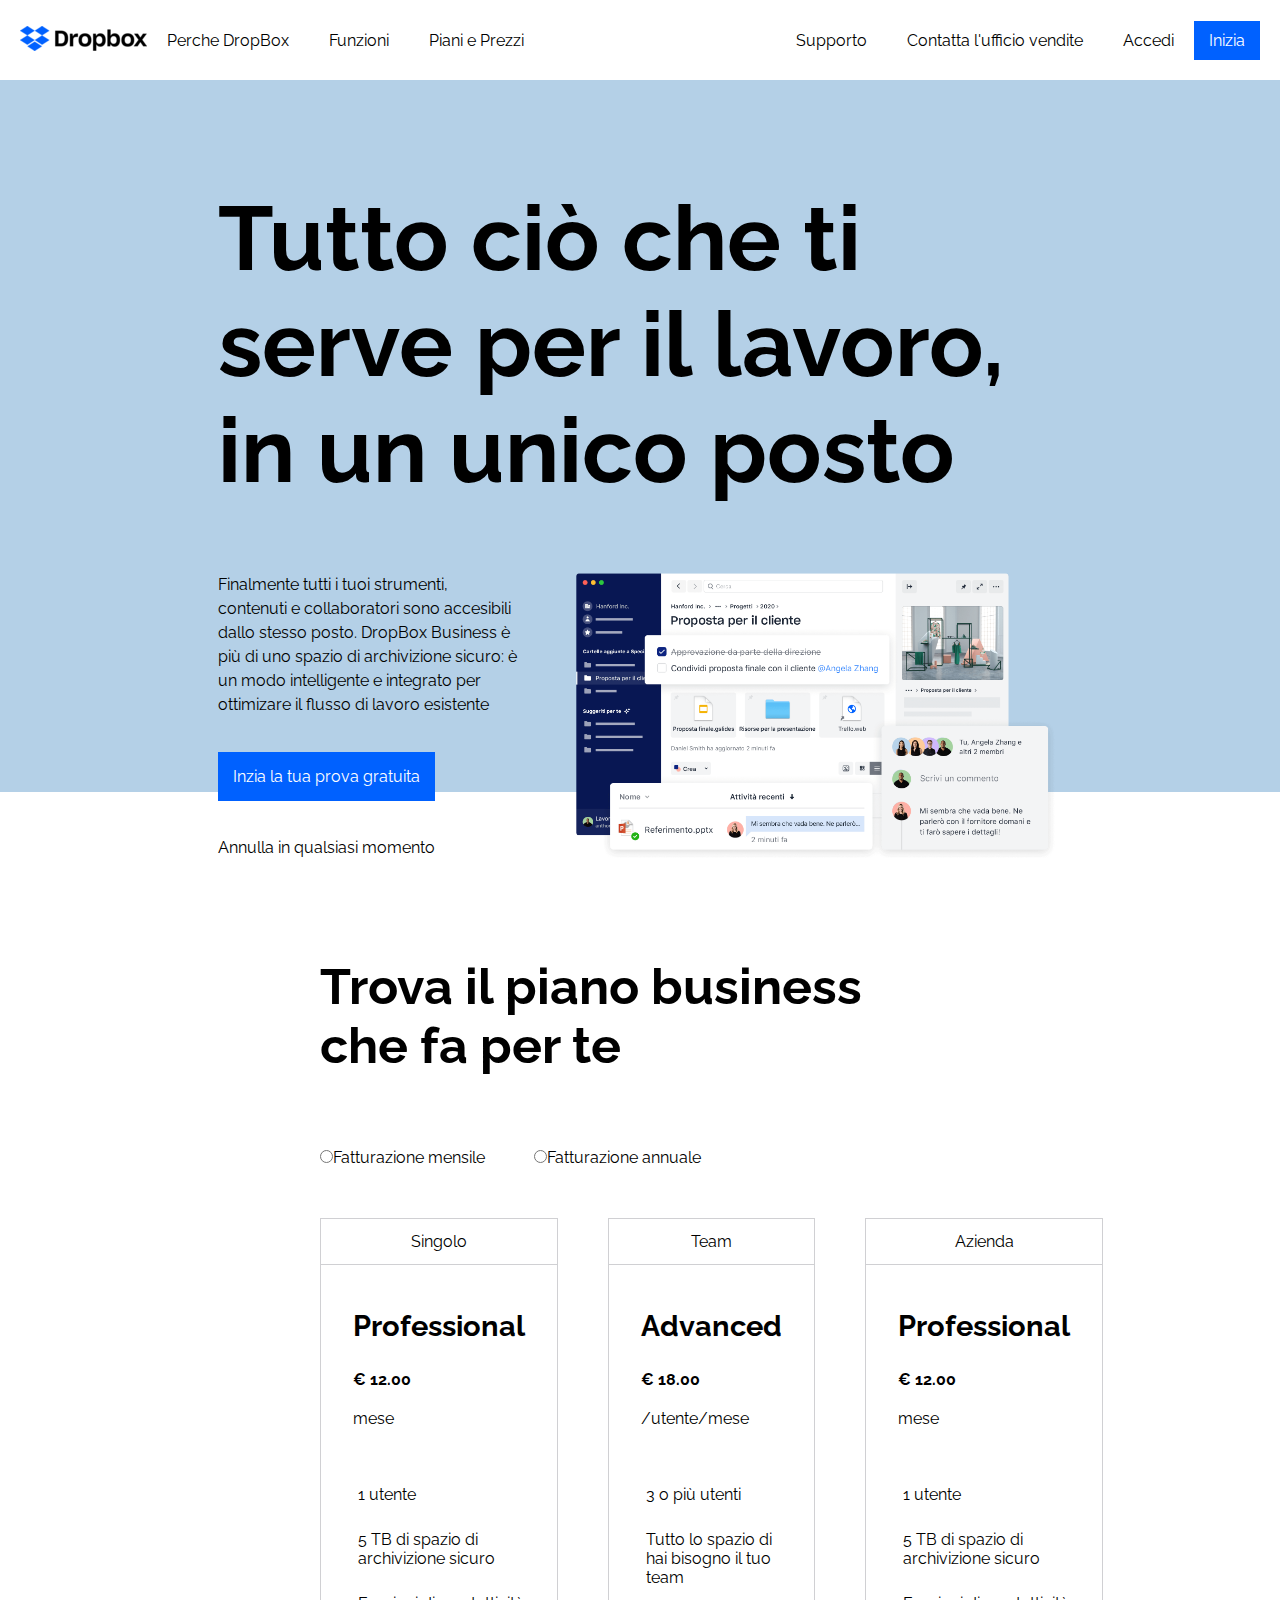
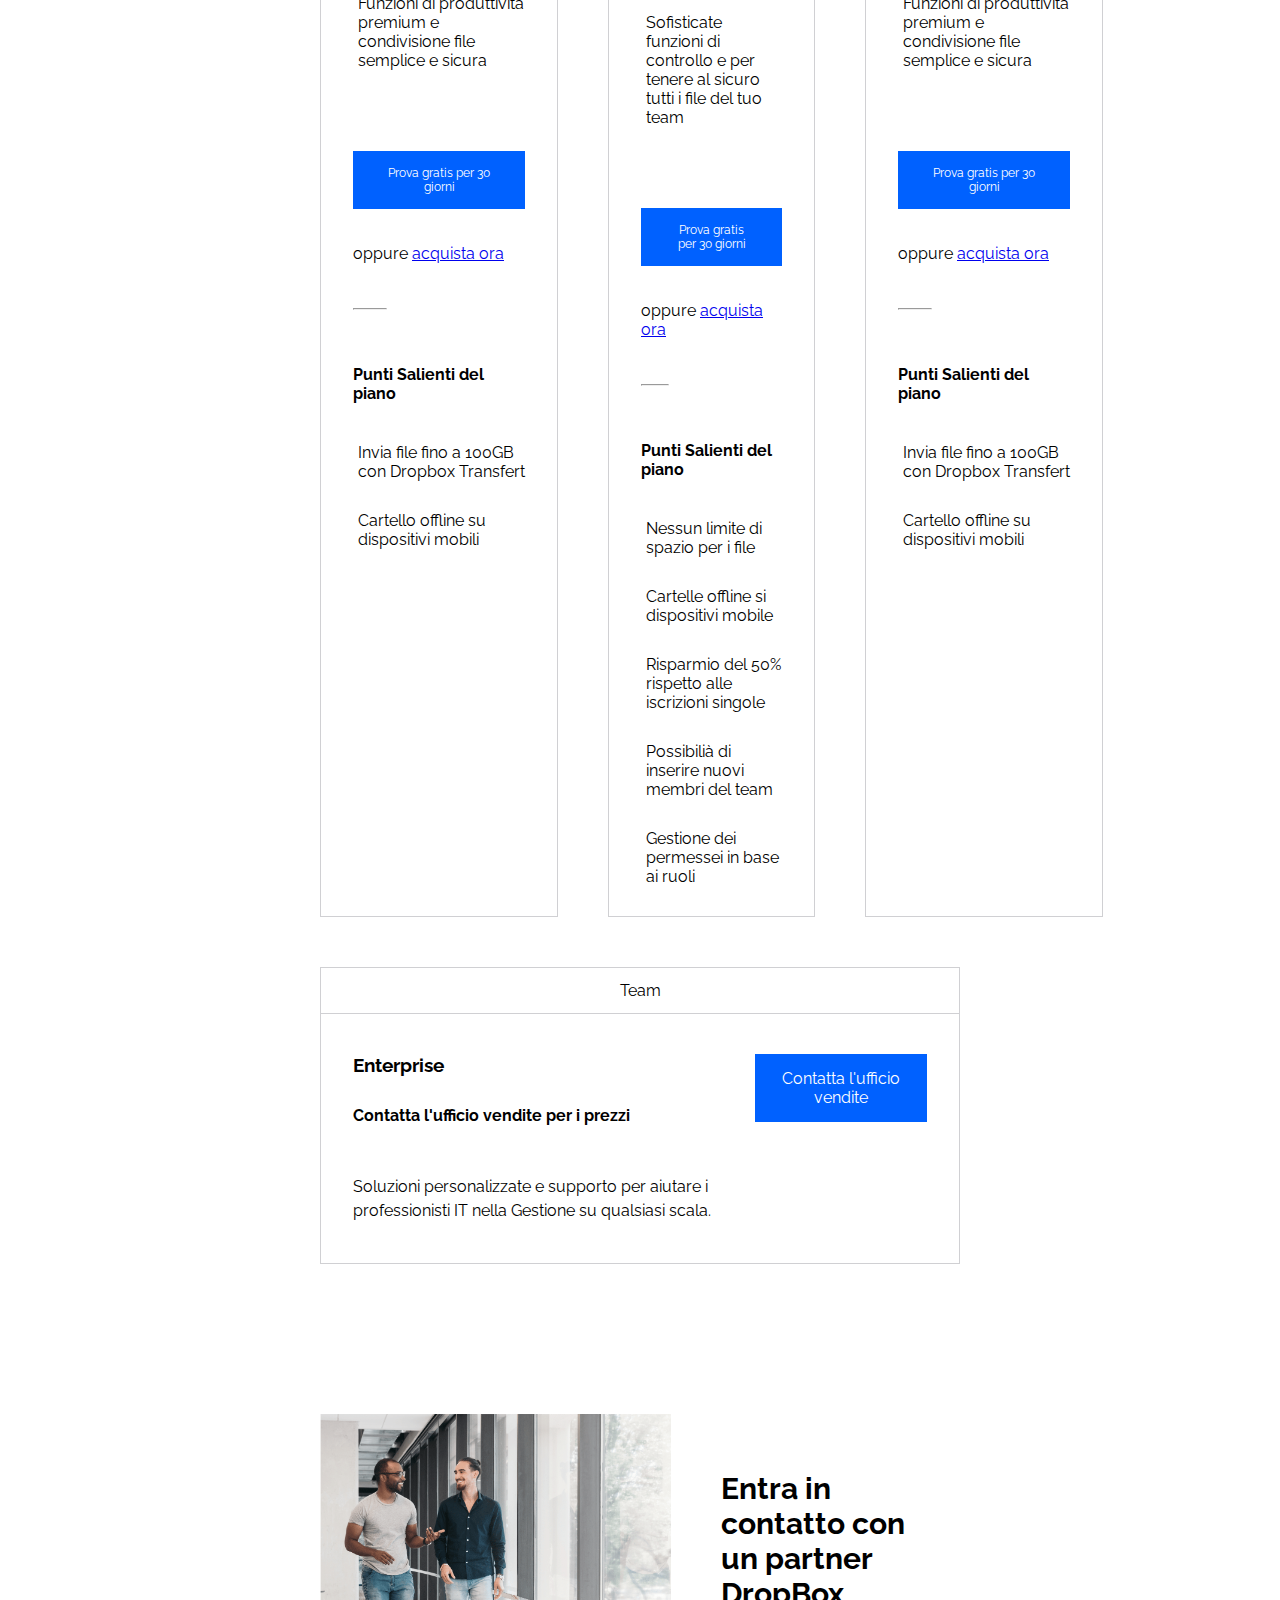
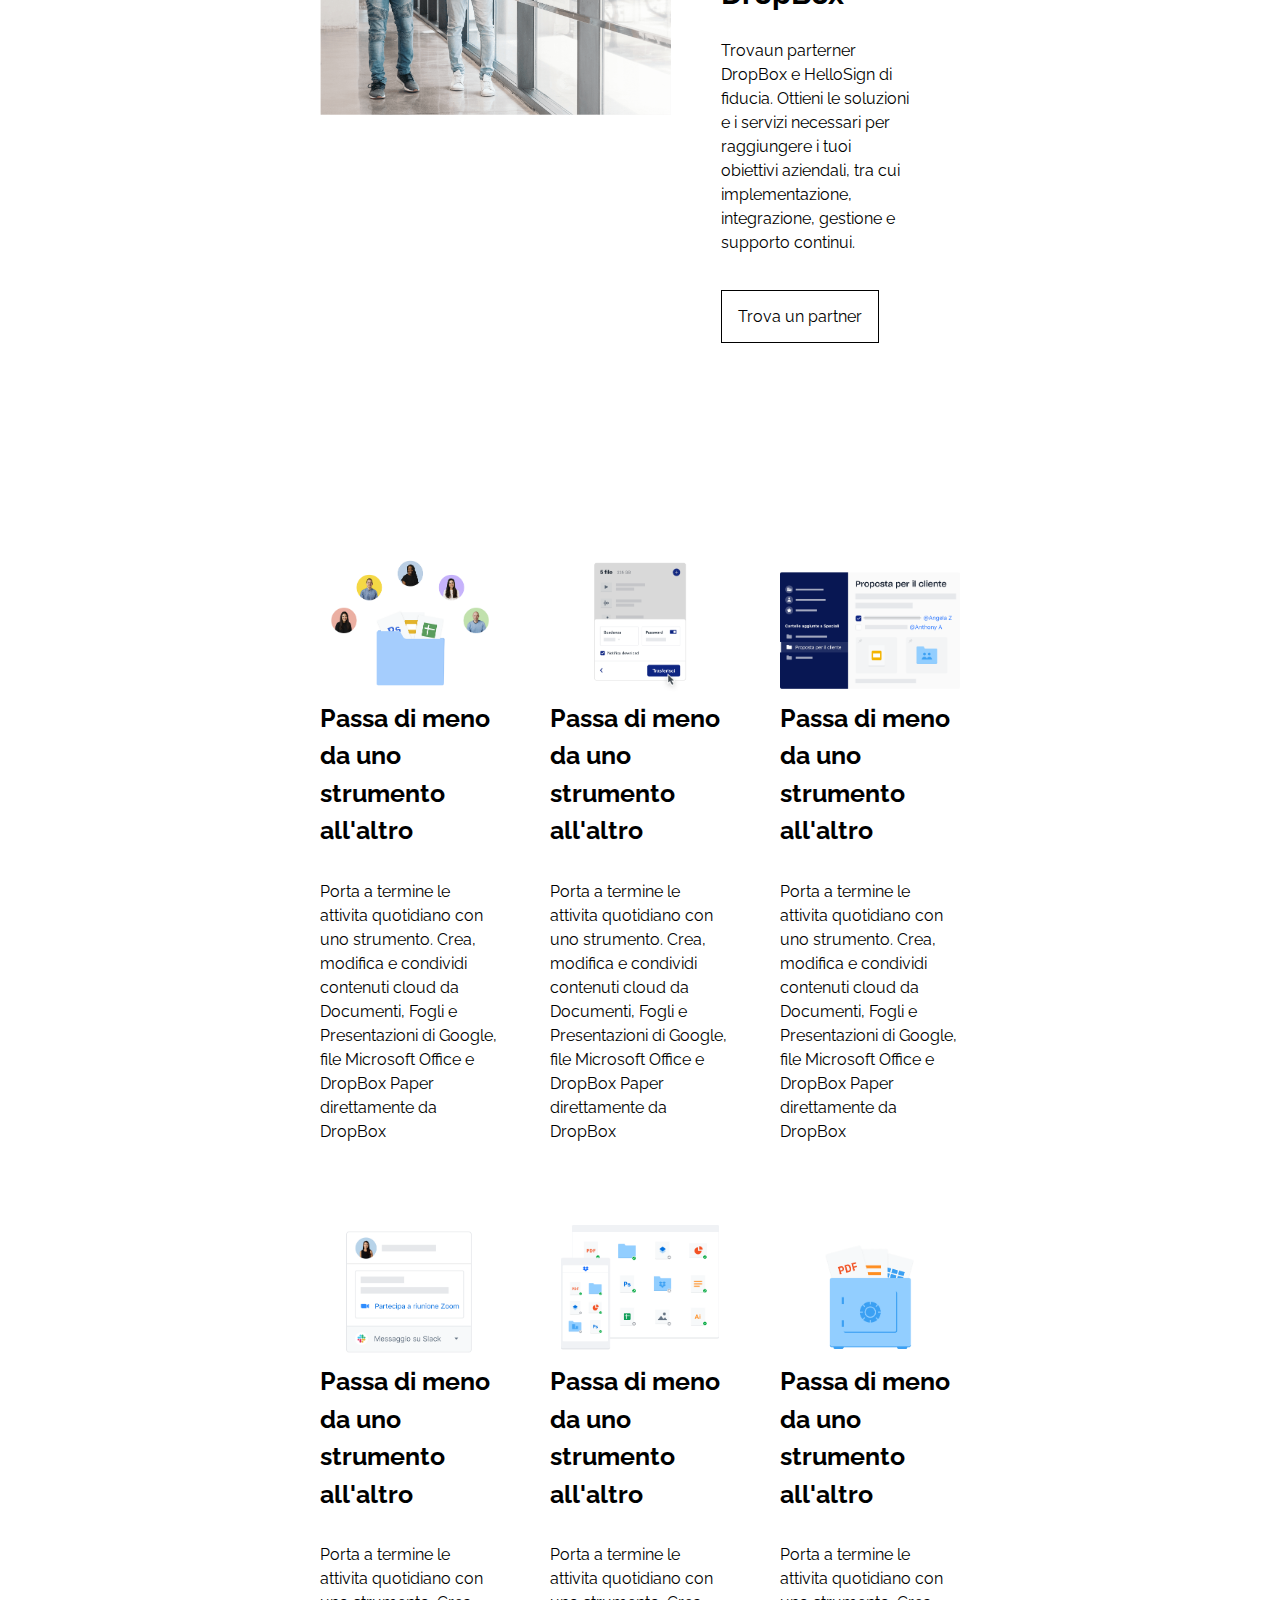
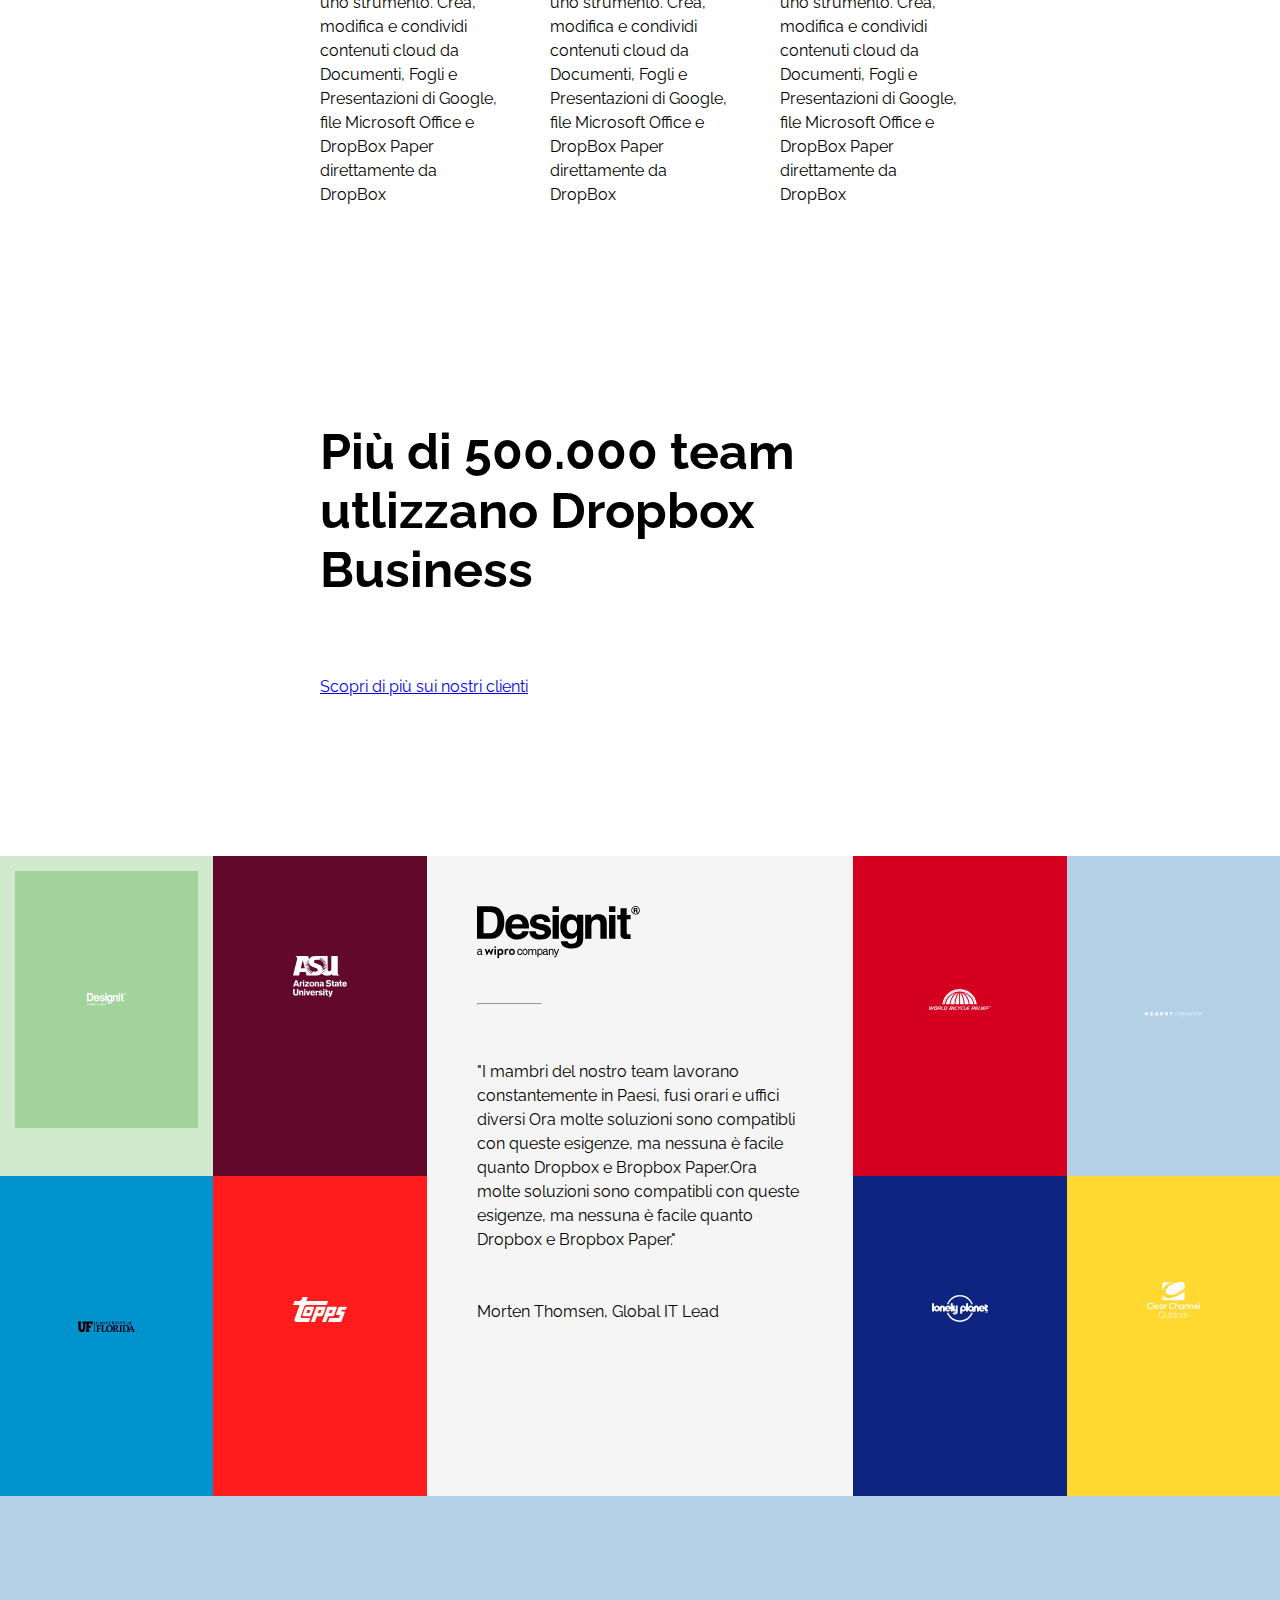
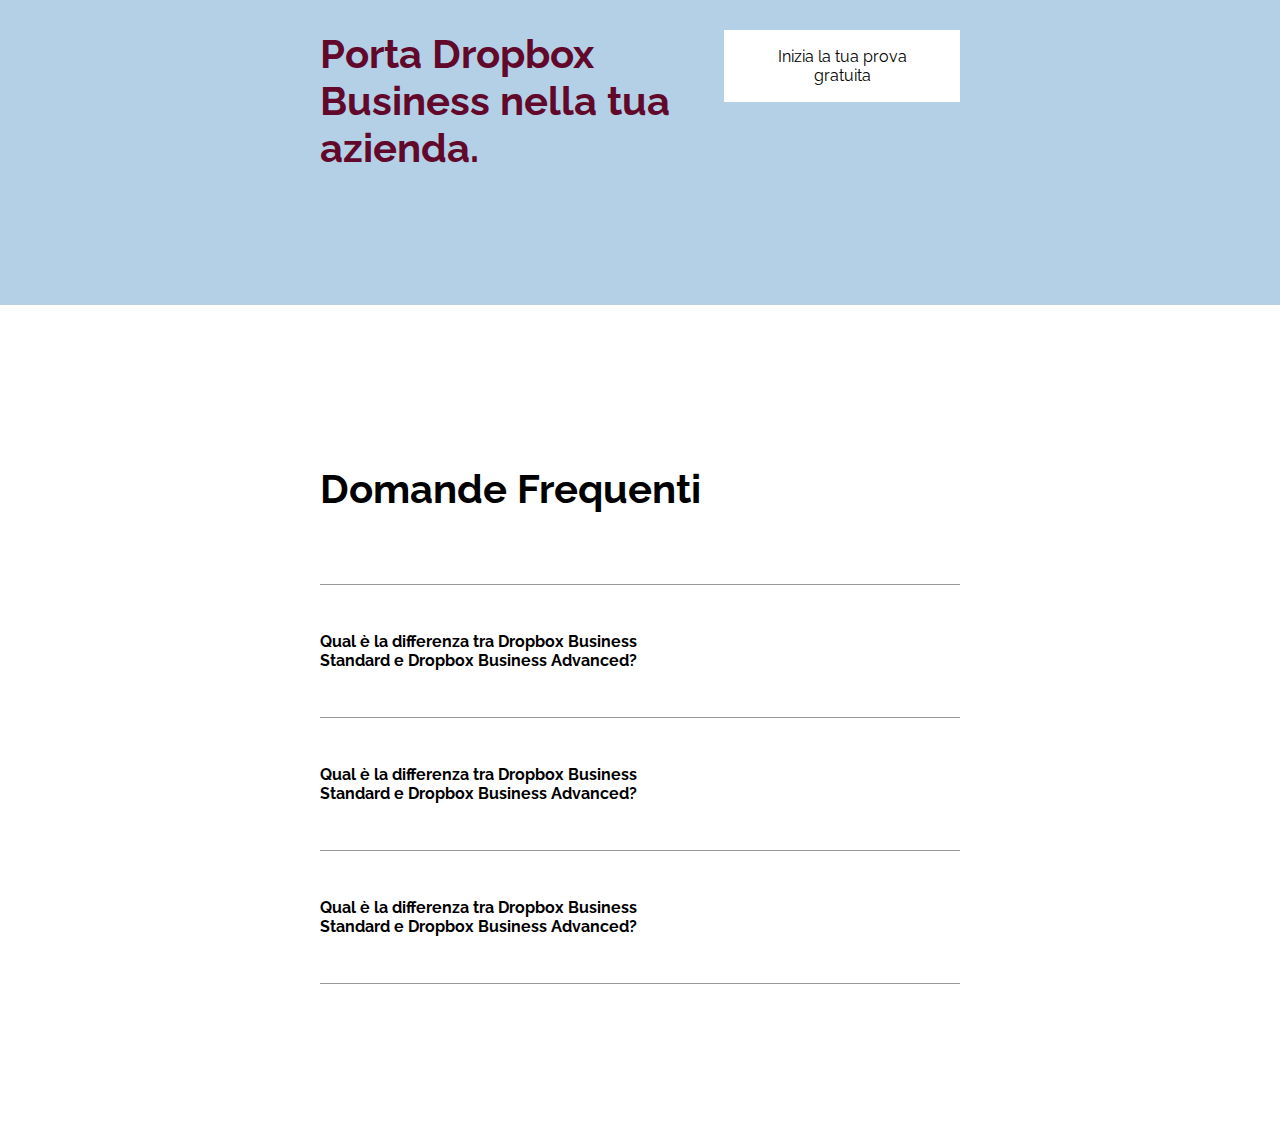
==== commit fdae9358: "sezione 6" ====
--- a/index.html
+++ b/index.html
@@ -432,7 +432,25 @@
             <!-- /container orizzontale con sfondo -->
         </section>
         <!-- /sezione 5 -->
-        <section></section>
+        <!-- sezione 6 -->
+        <section id="section-6">
+            <div class="small-container">
+                <h4>Domande Frequenti</h4>
+                <div class="question row-flex">
+                    <span>Qual è la differenza tra Dropbox Business Standard e Dropbox Business Advanced?</span> 
+                    <i class="fa-solid fa-chevron-down"></i>
+                </div>
+                <div class="question row-flex">
+                    <span>Qual è la differenza tra Dropbox Business Standard e Dropbox Business Advanced?</span>
+                    <i class="fa-solid fa-chevron-down"></i>
+                </div>
+                <div class="question row-flex">
+                    <span>Qual è la differenza tra Dropbox Business Standard e Dropbox Business Advanced?</span>
+                    <i class="fa-solid fa-chevron-down"></i>
+                </div>
+            </div>
+        </section>
+        <!-- /sezione 6 -->
     </main>
     <footer></footer>
 </body>
--- a/css/style.css
+++ b/css/style.css
@@ -266,8 +266,6 @@
     position: relative;
 }
 .box-color img{
-    width: 100%;
-    display: block;
     /* position: absolute;
     top: 50%;
     right: 50%;
@@ -340,4 +338,26 @@
     color: black;
     padding: 17px 50px;
     font-size: 16px;
-}+}
+/* ------- */
+
+/* Sezione 6 */
+#section-6{
+    margin-bottom: 152px;
+}
+#section-6 .small-container h4{
+    font-size: 40px;
+    margin-bottom: 72px;
+}
+.question{
+    padding: 47px 0;
+    border-top: 1px solid #999999;
+    font-weight: bold;
+}
+.question:last-child{
+    border-bottom: 1px solid #999999;
+}
+.question i{
+    margin-left: 286px;
+}
+/* ------- */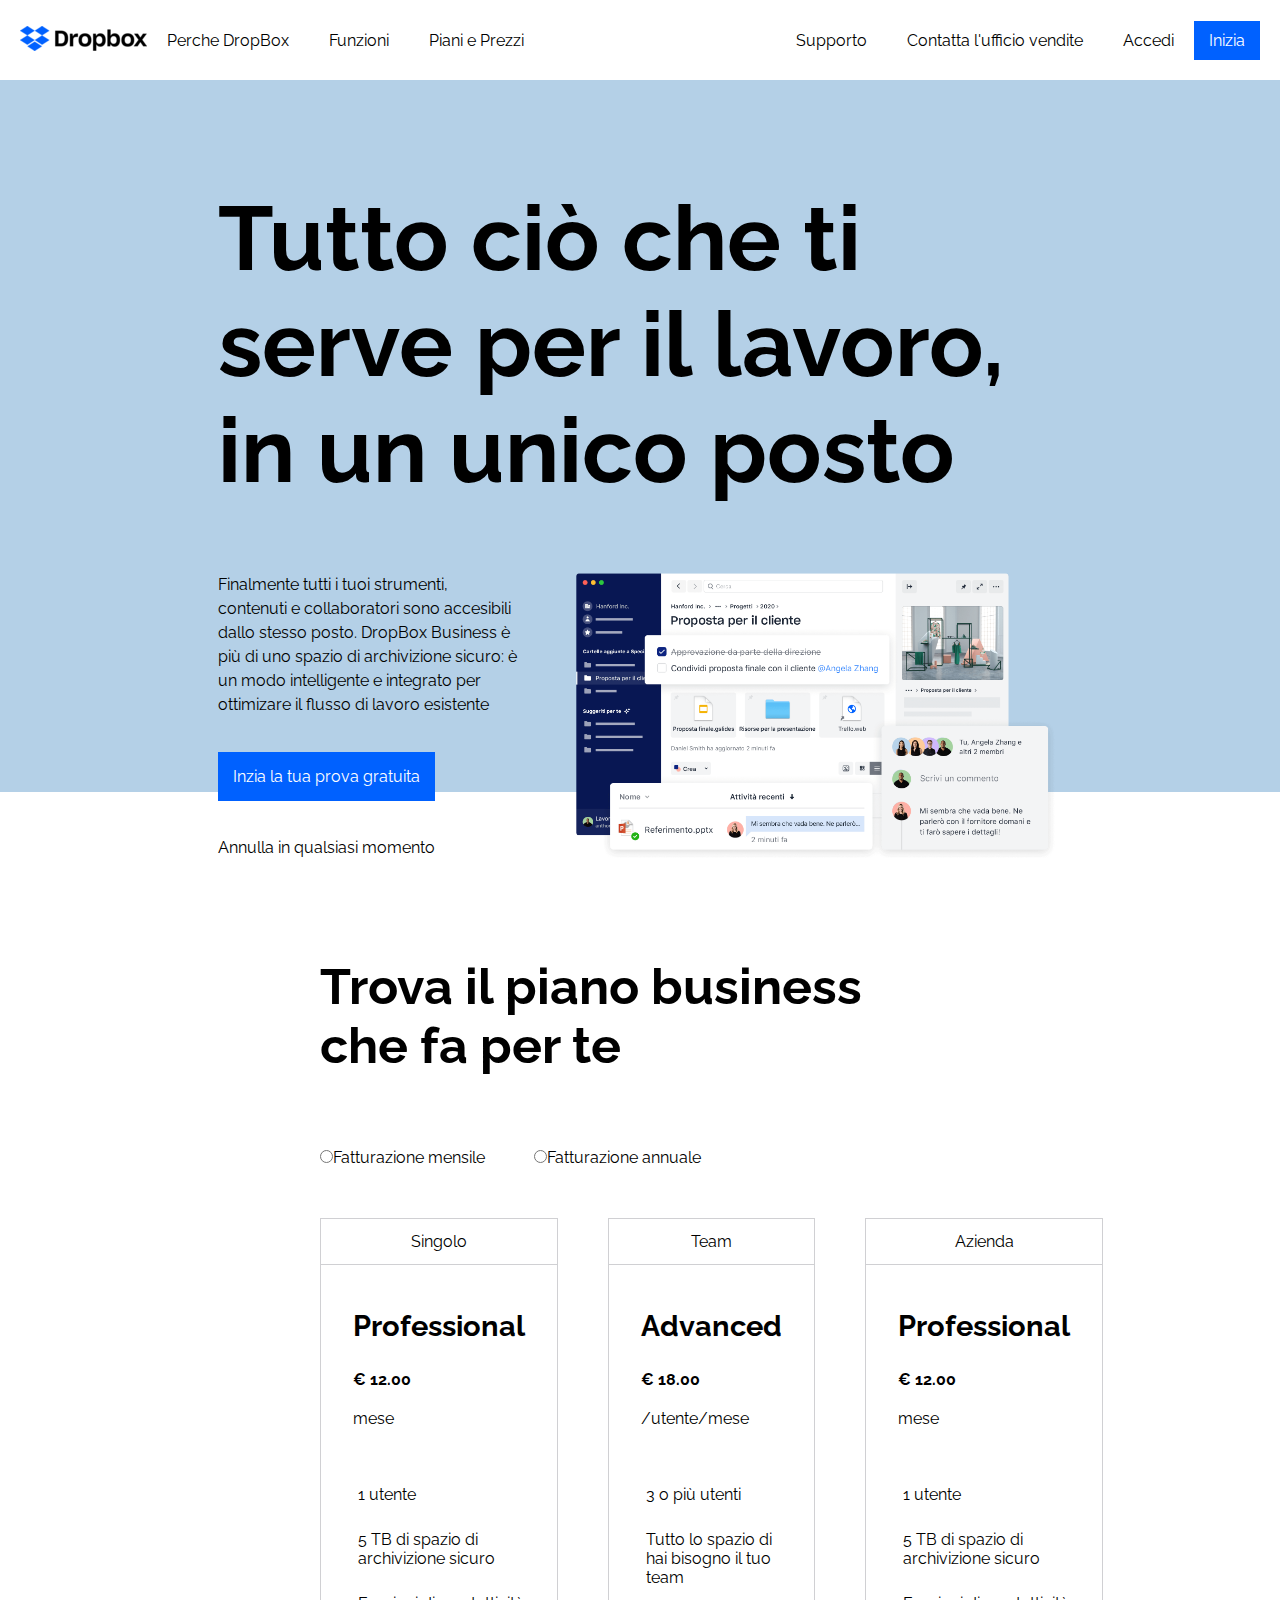
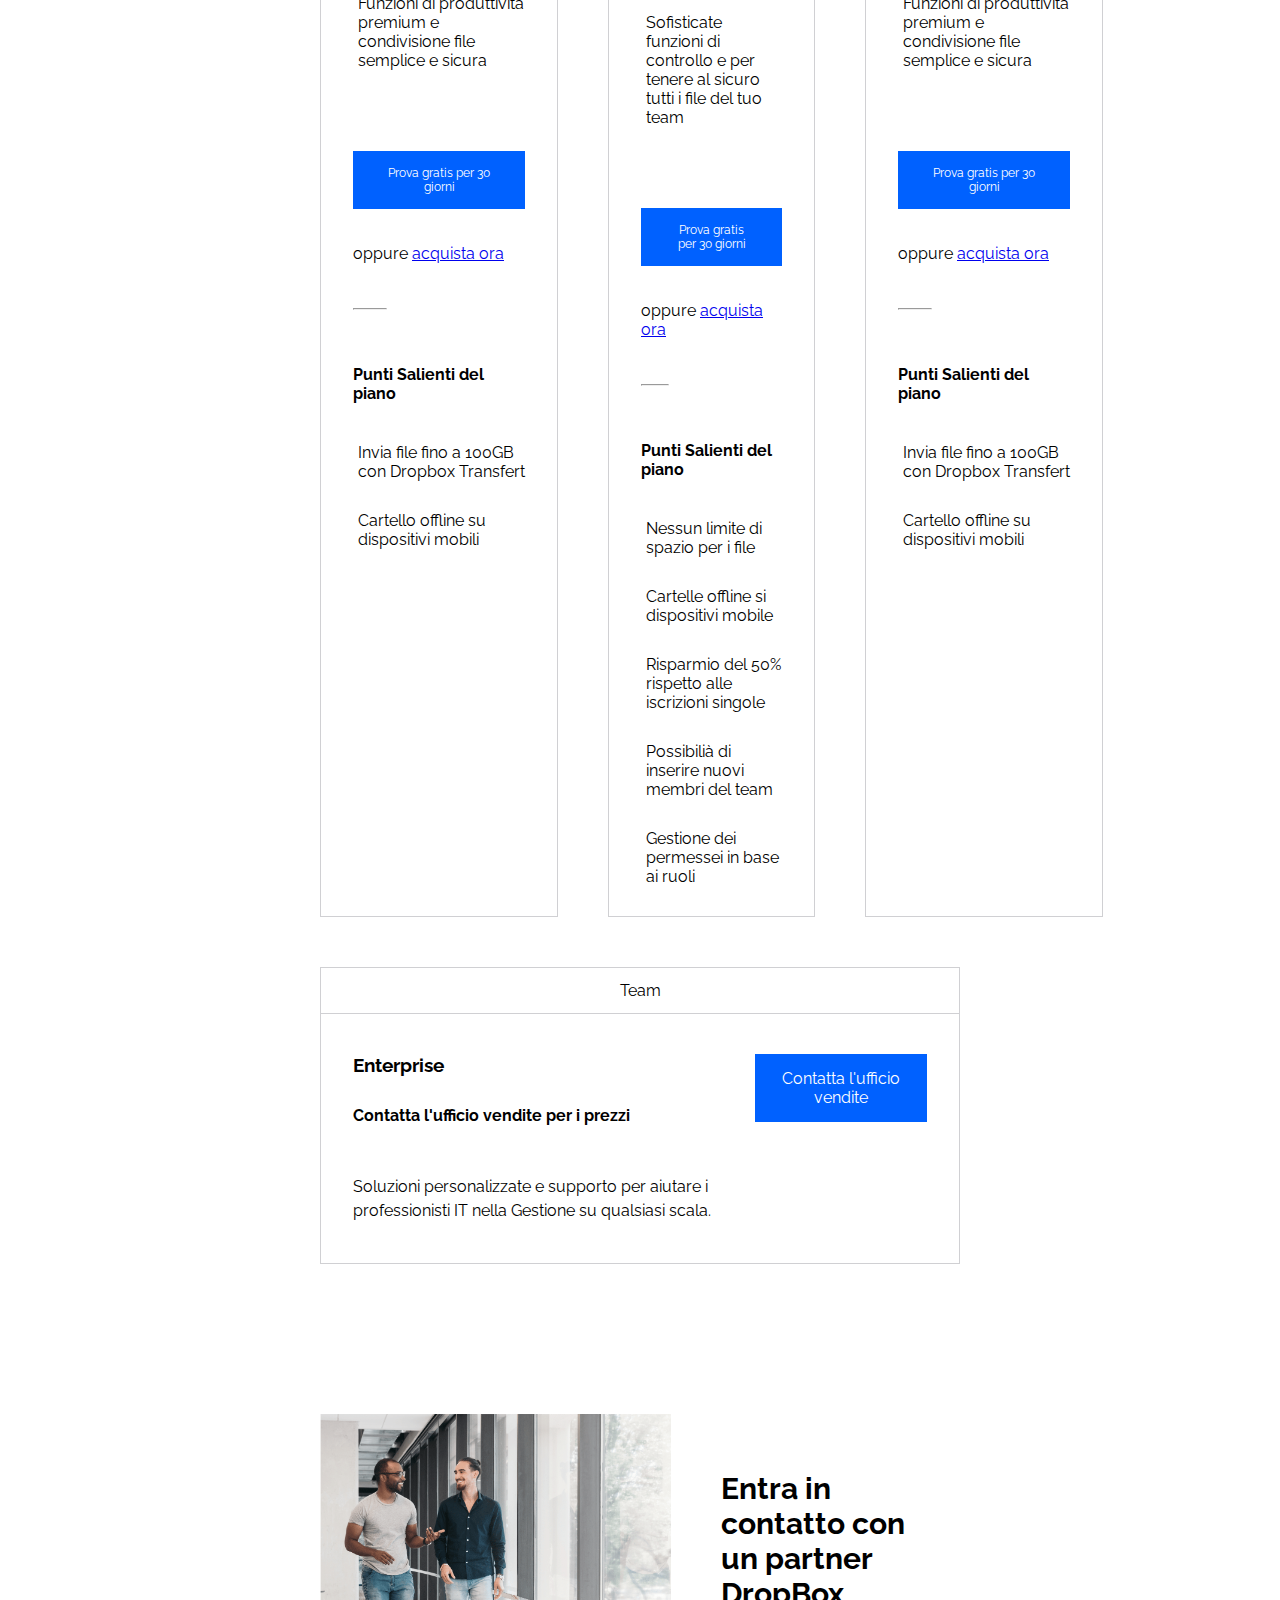
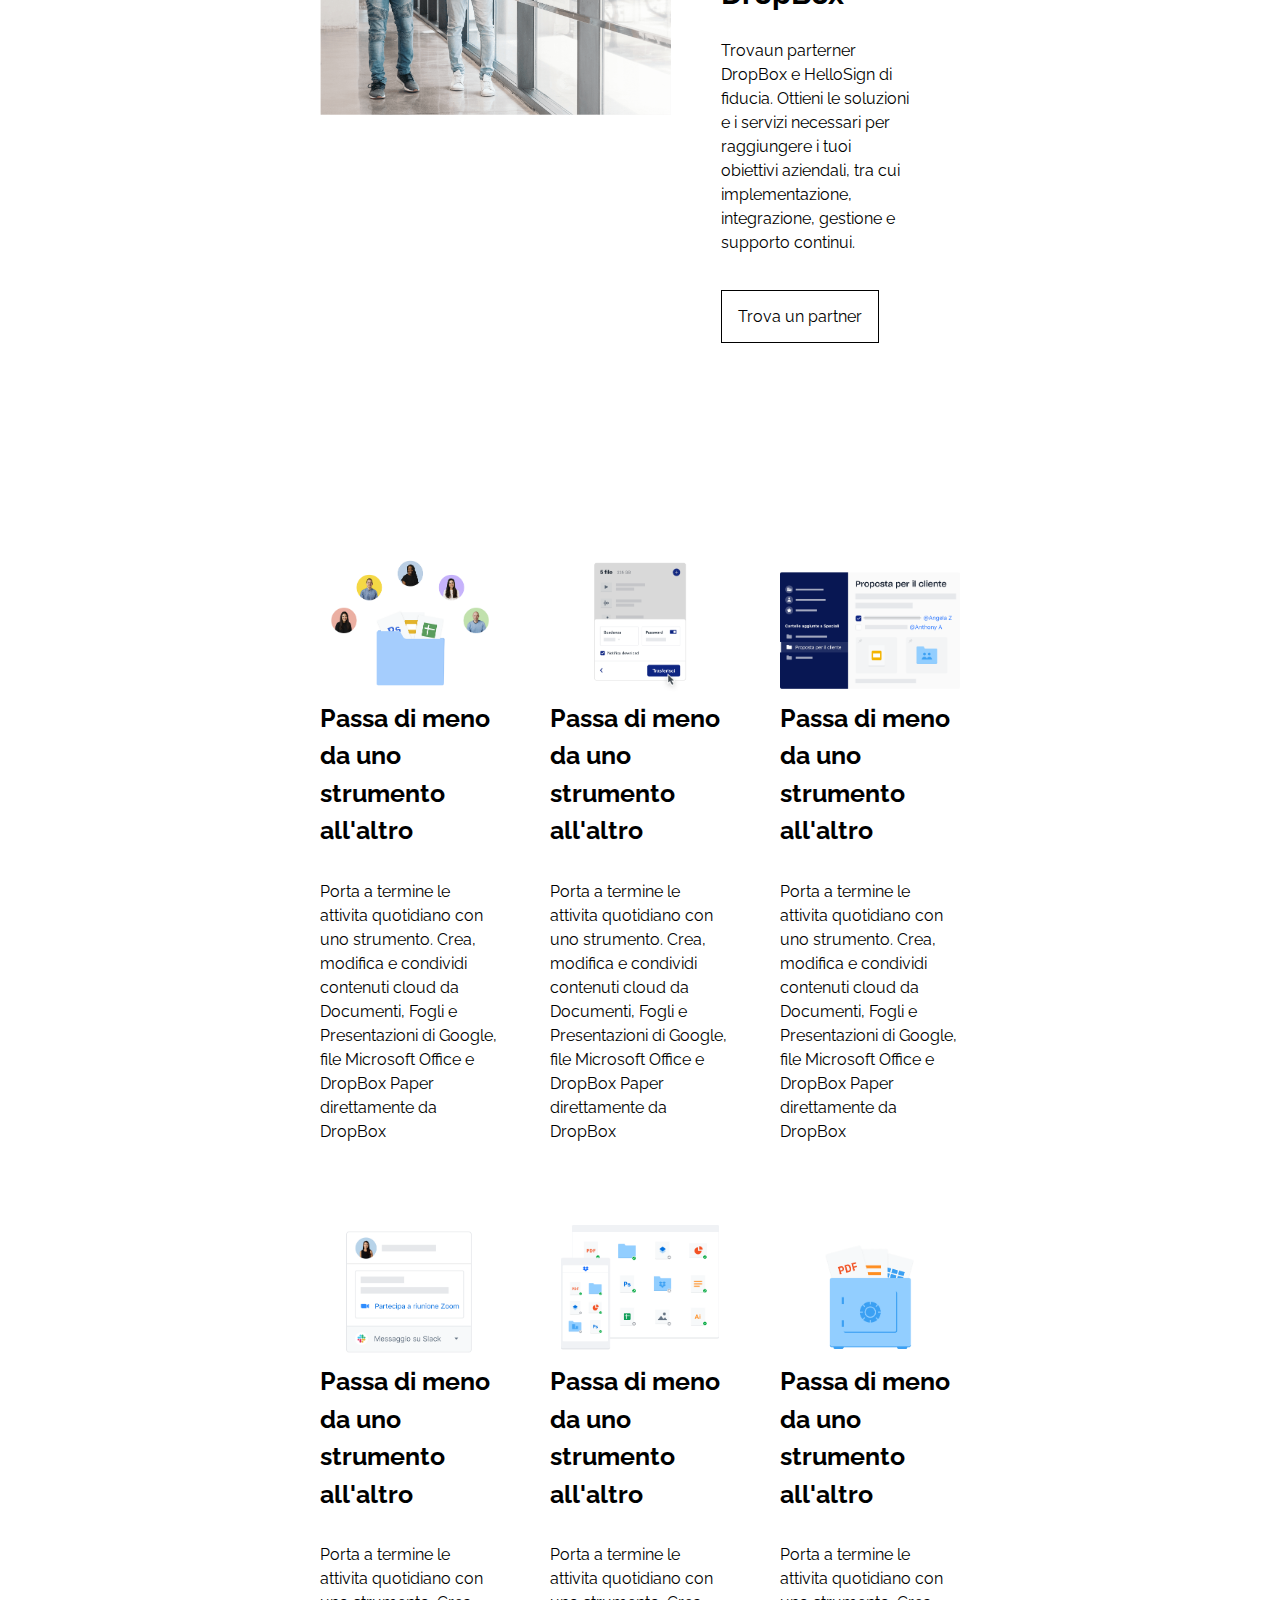
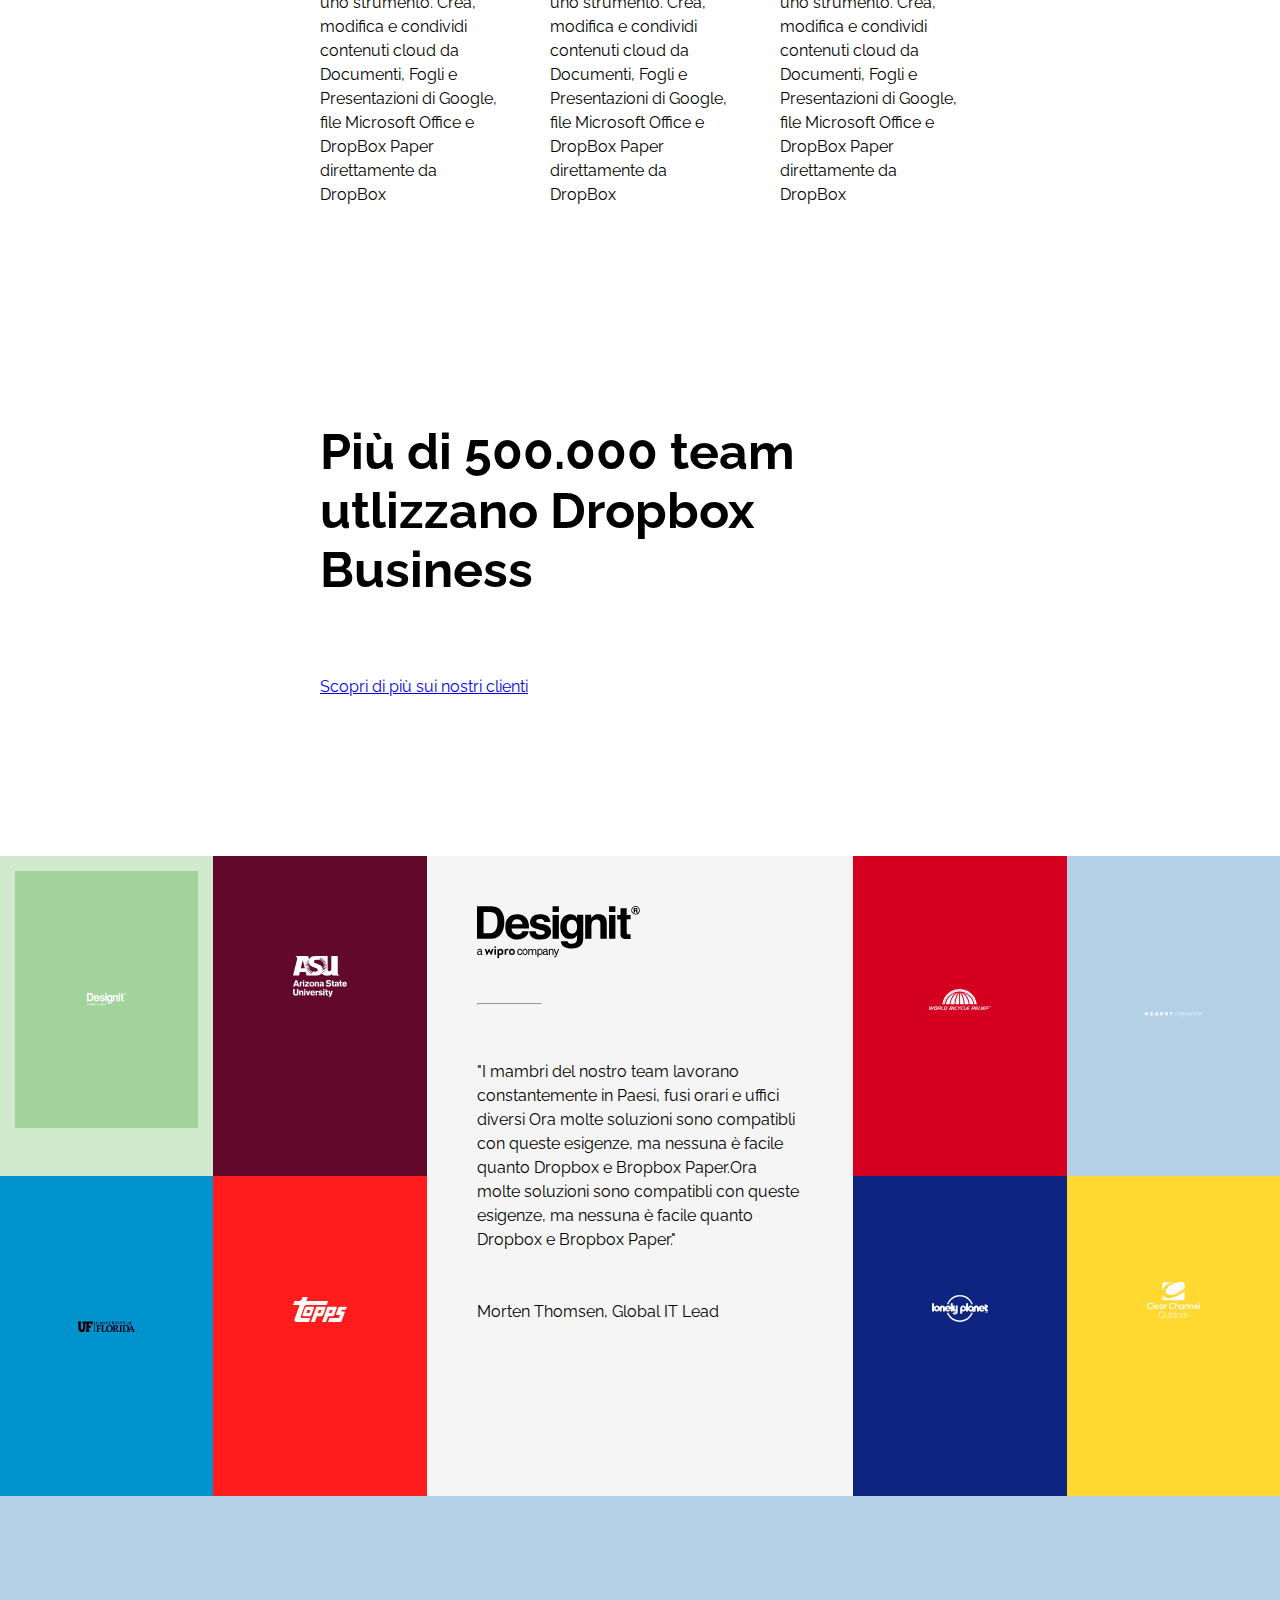
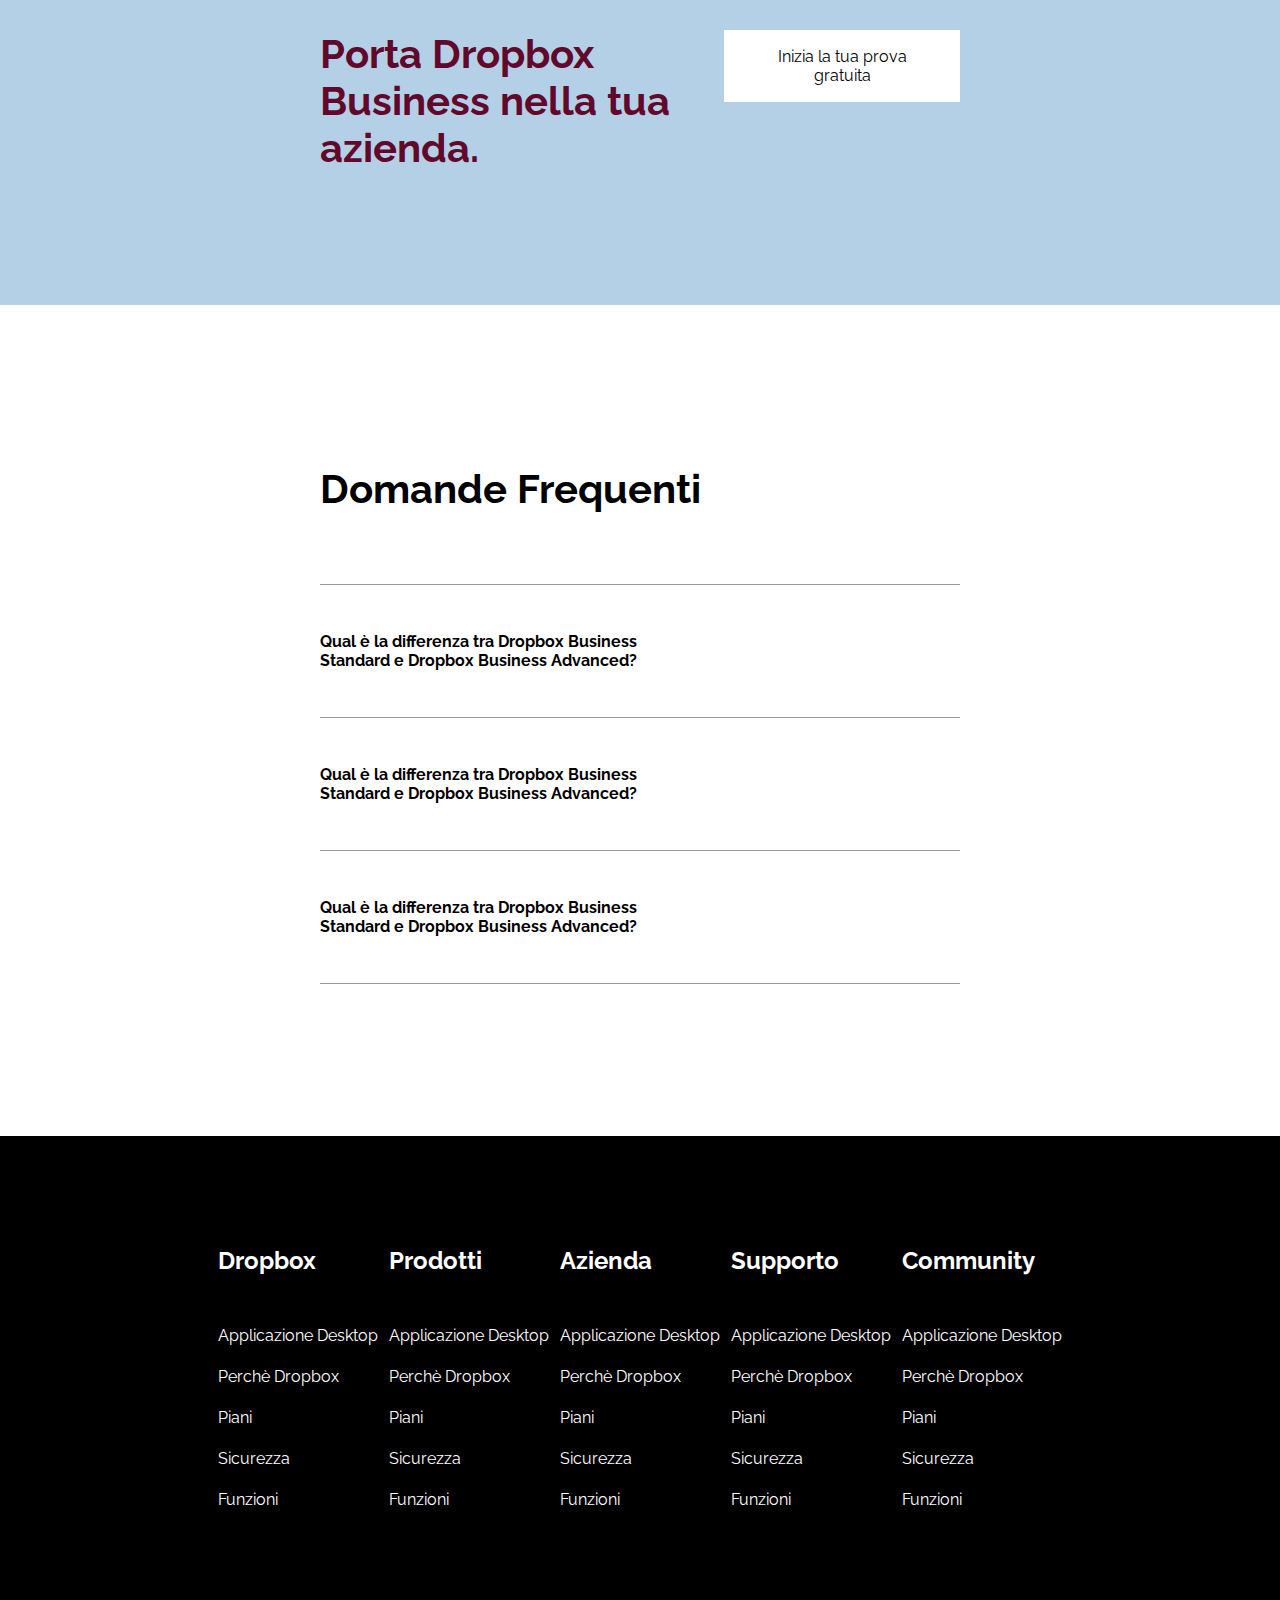
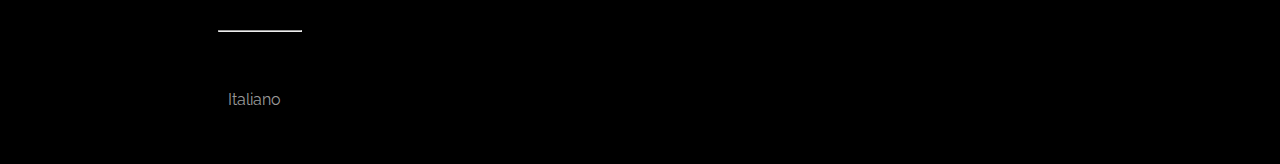
==== commit cf18ee17: "foooter" ====
--- a/index.html
+++ b/index.html
@@ -452,6 +452,74 @@
         </section>
         <!-- /sezione 6 -->
     </main>
-    <footer></footer>
+    <!-- /main -->
+    <!-- footer -->
+    <footer>
+        <div class="big-container">
+            <!-- link utili -->
+            <ul class="row-flex">
+                <li>
+                    <h4>Dropbox</h4>
+                    <ul>
+                        <li><a href="#">Applicazione Desktop</a></li>
+                        <li><a href="#">Perchè Dropbox</a></li>
+                        <li><a href="#">Piani</a></li>
+                        <li><a href="#">Sicurezza</a></li>
+                        <li><a href="#">Funzioni</a></li>
+                    </ul>
+                </li>
+                <li>
+                    <h4>Prodotti</h4>
+                    <ul>
+                        <li><a href="#">Applicazione Desktop</a></li>
+                        <li><a href="#">Perchè Dropbox</a></li>
+                        <li><a href="#">Piani</a></li>
+                        <li><a href="#">Sicurezza</a></li>
+                        <li><a href="#">Funzioni</a></li>
+                    </ul>
+                </li>
+                <li>
+                    <h4>Azienda</h4>
+                    <ul>
+                        <li><a href="#">Applicazione Desktop</a></li>
+                        <li><a href="#">Perchè Dropbox</a></li>
+                        <li><a href="#">Piani</a></li>
+                        <li><a href="#">Sicurezza</a></li>
+                        <li><a href="#">Funzioni</a></li>
+                    </ul>
+                </li>
+                <li>
+                    <h4>Supporto</h4>
+                    <ul>
+                        <li><a href="#">Applicazione Desktop</a></li>
+                        <li><a href="#">Perchè Dropbox</a></li>
+                        <li><a href="#">Piani</a></li>
+                        <li><a href="#">Sicurezza</a></li>
+                        <li><a href="#">Funzioni</a></li>
+                    </ul>
+                </li>
+                <li>
+                    <h4>Community</h4>
+                    <ul>
+                        <li><a href="#">Applicazione Desktop</a></li>
+                        <li><a href="#">Perchè Dropbox</a></li>
+                        <li><a href="#">Piani</a></li>
+                        <li><a href="#">Sicurezza</a></li>
+                        <li><a href="#">Funzioni</a></li>
+                    </ul>
+                </li>
+            </ul>
+            <!-- /link utili -->
+            <hr>
+            <!-- selezione della lingua -->
+            <div class="language">
+                <i class="fa-solid fa-globe"></i>
+                <span>Italiano</span>
+                <i class="fa-solid fa-chevron-up"></i>
+            </div>
+            <!-- /selezione della lingua -->
+        </div>
+    </footer>
+    <!-- /footer -->
 </body>
 </html>--- a/css/style.css
+++ b/css/style.css
@@ -112,6 +112,10 @@
     font-size: 45px;
     margin-top: 80px;
 }
+hr{
+    width: 20%;
+    margin: 45px 0 55px;
+}
 /* ------- */
 
 /* Sezione 1 */
@@ -154,10 +158,7 @@
     padding: 15px 35px;
     margin: 55px 0 35px;
 }
-hr{
-    width: 20%;
-    margin: 45px 0 55px;
-}
+
 .highlights h4{
     margin-bottom: 40px;
 }
@@ -360,4 +361,38 @@
 .question i{
     margin-left: 286px;
 }
+/* ------- */
+
+/* Footer */
+footer{
+    background-color: #000;
+    color: white;
+}
+footer hr{
+    margin: 0;
+    padding: 0;
+    width: 10%;
+}
+footer .row-flex{
+    justify-content: space-between;
+    padding: 110px 0;
+}
+footer .row-flex li h4{
+    font-size: 24px;
+    margin-bottom: 40px;
+}
+footer .row-flex li ul li a{
+    display: block;
+    padding: 11px 0;
+    text-decoration: none;
+    color: inherit;
+}
+.language{
+    padding: 54px 0;
+    color: #999999;
+}
+.fa-globe{
+    font-size: 20px;
+    margin-right: 10px;
+}
 /* ------- */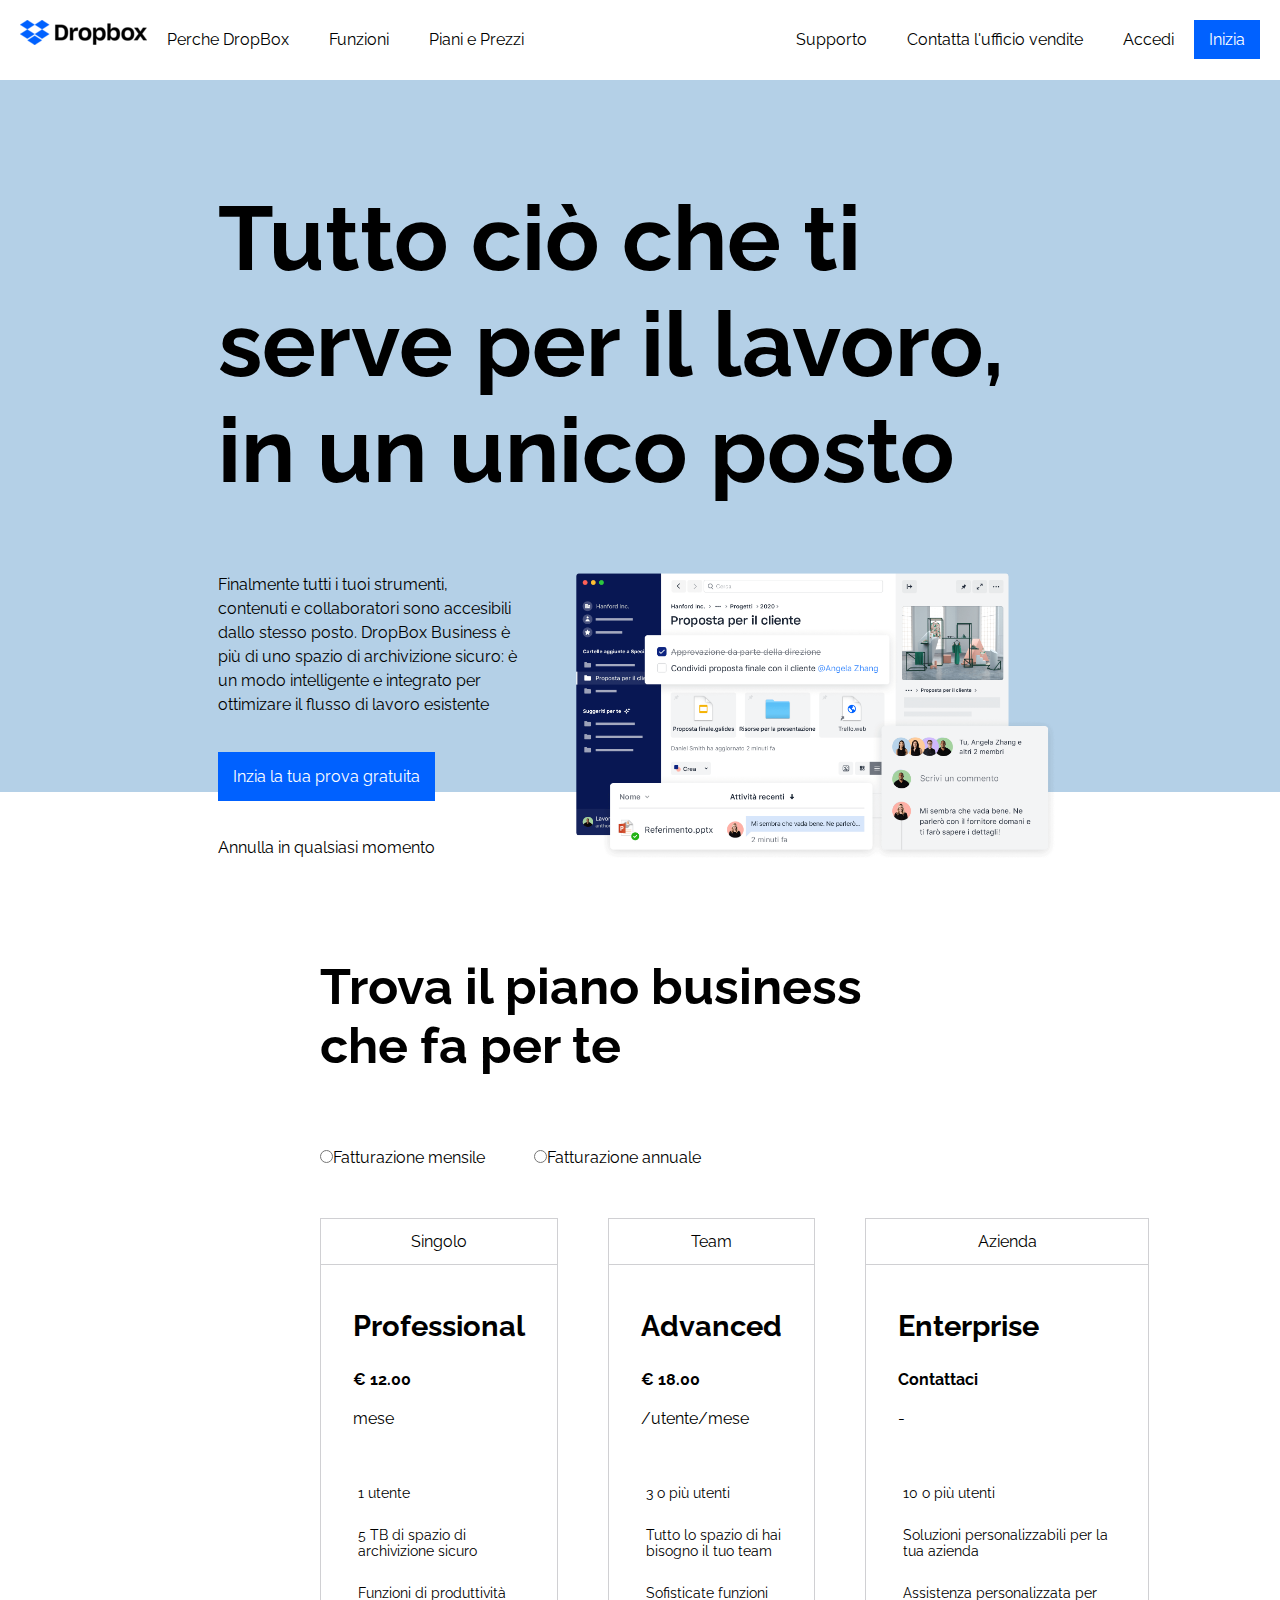
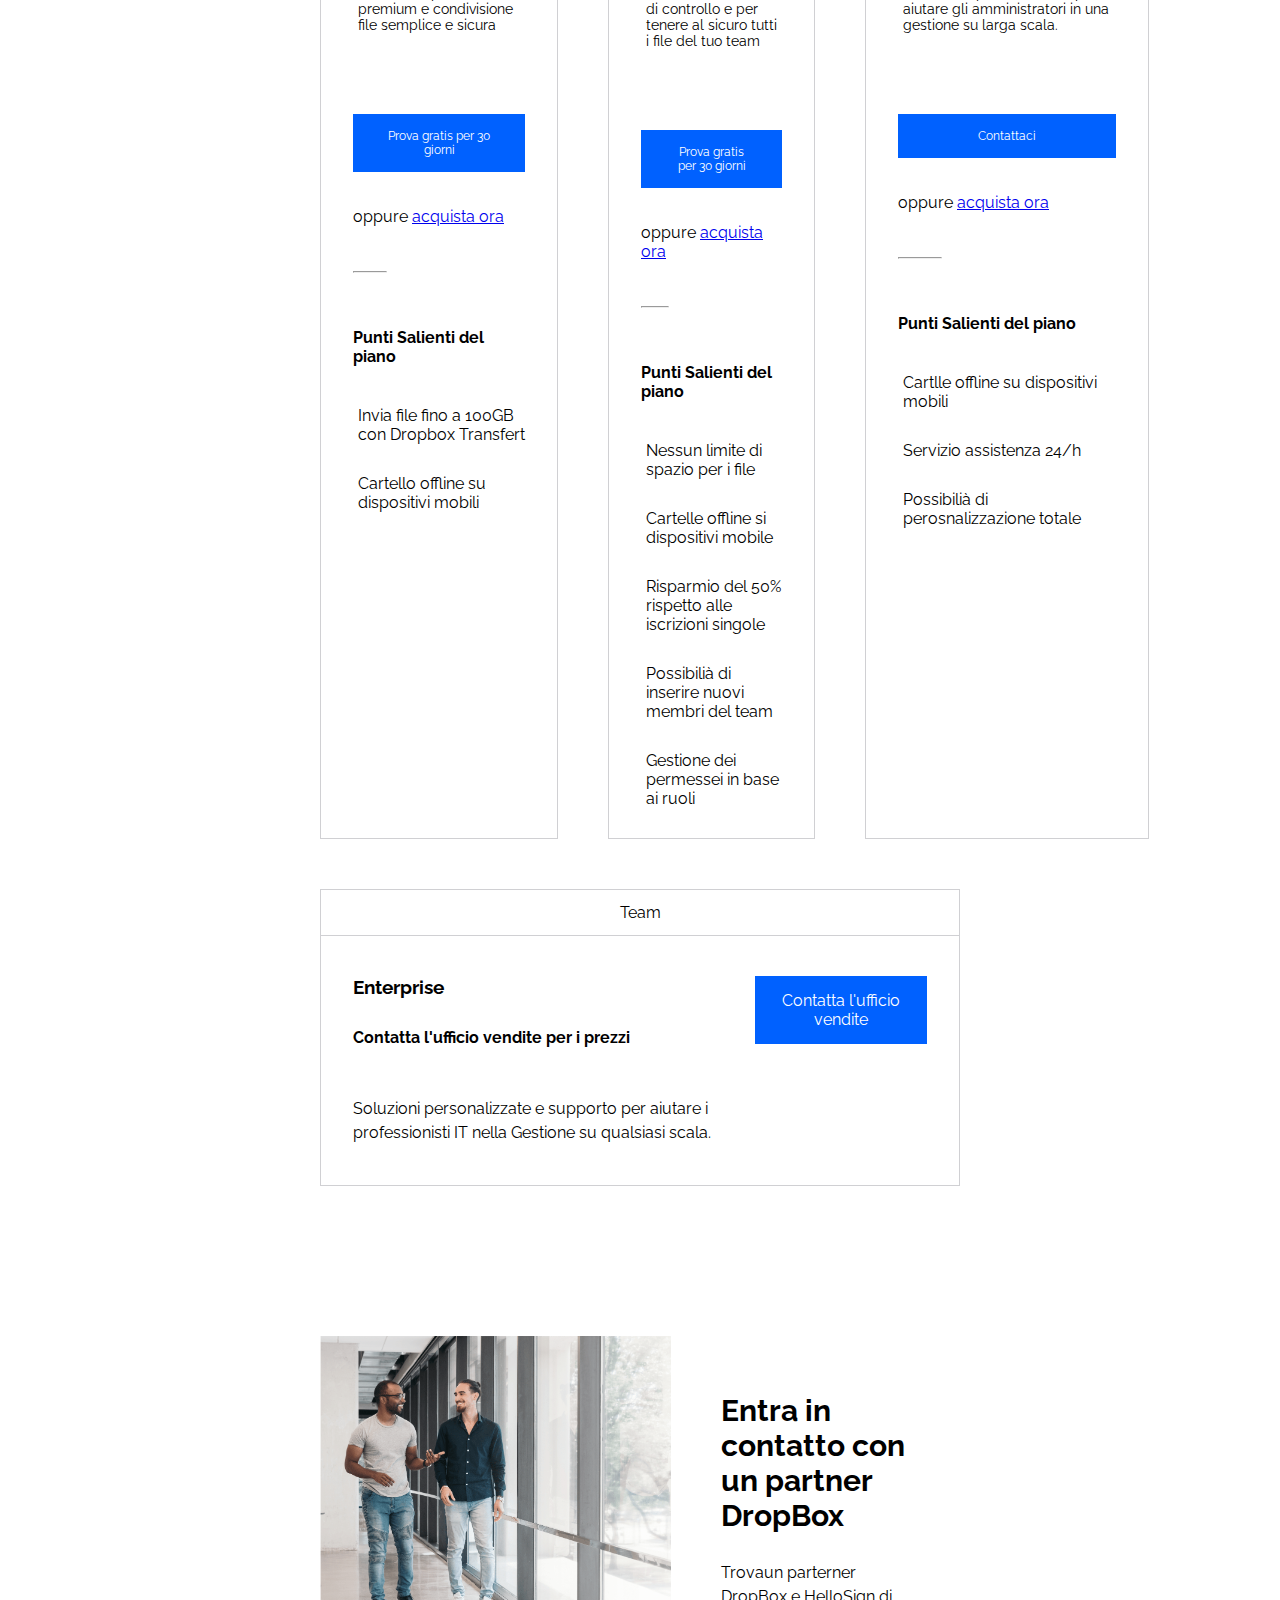
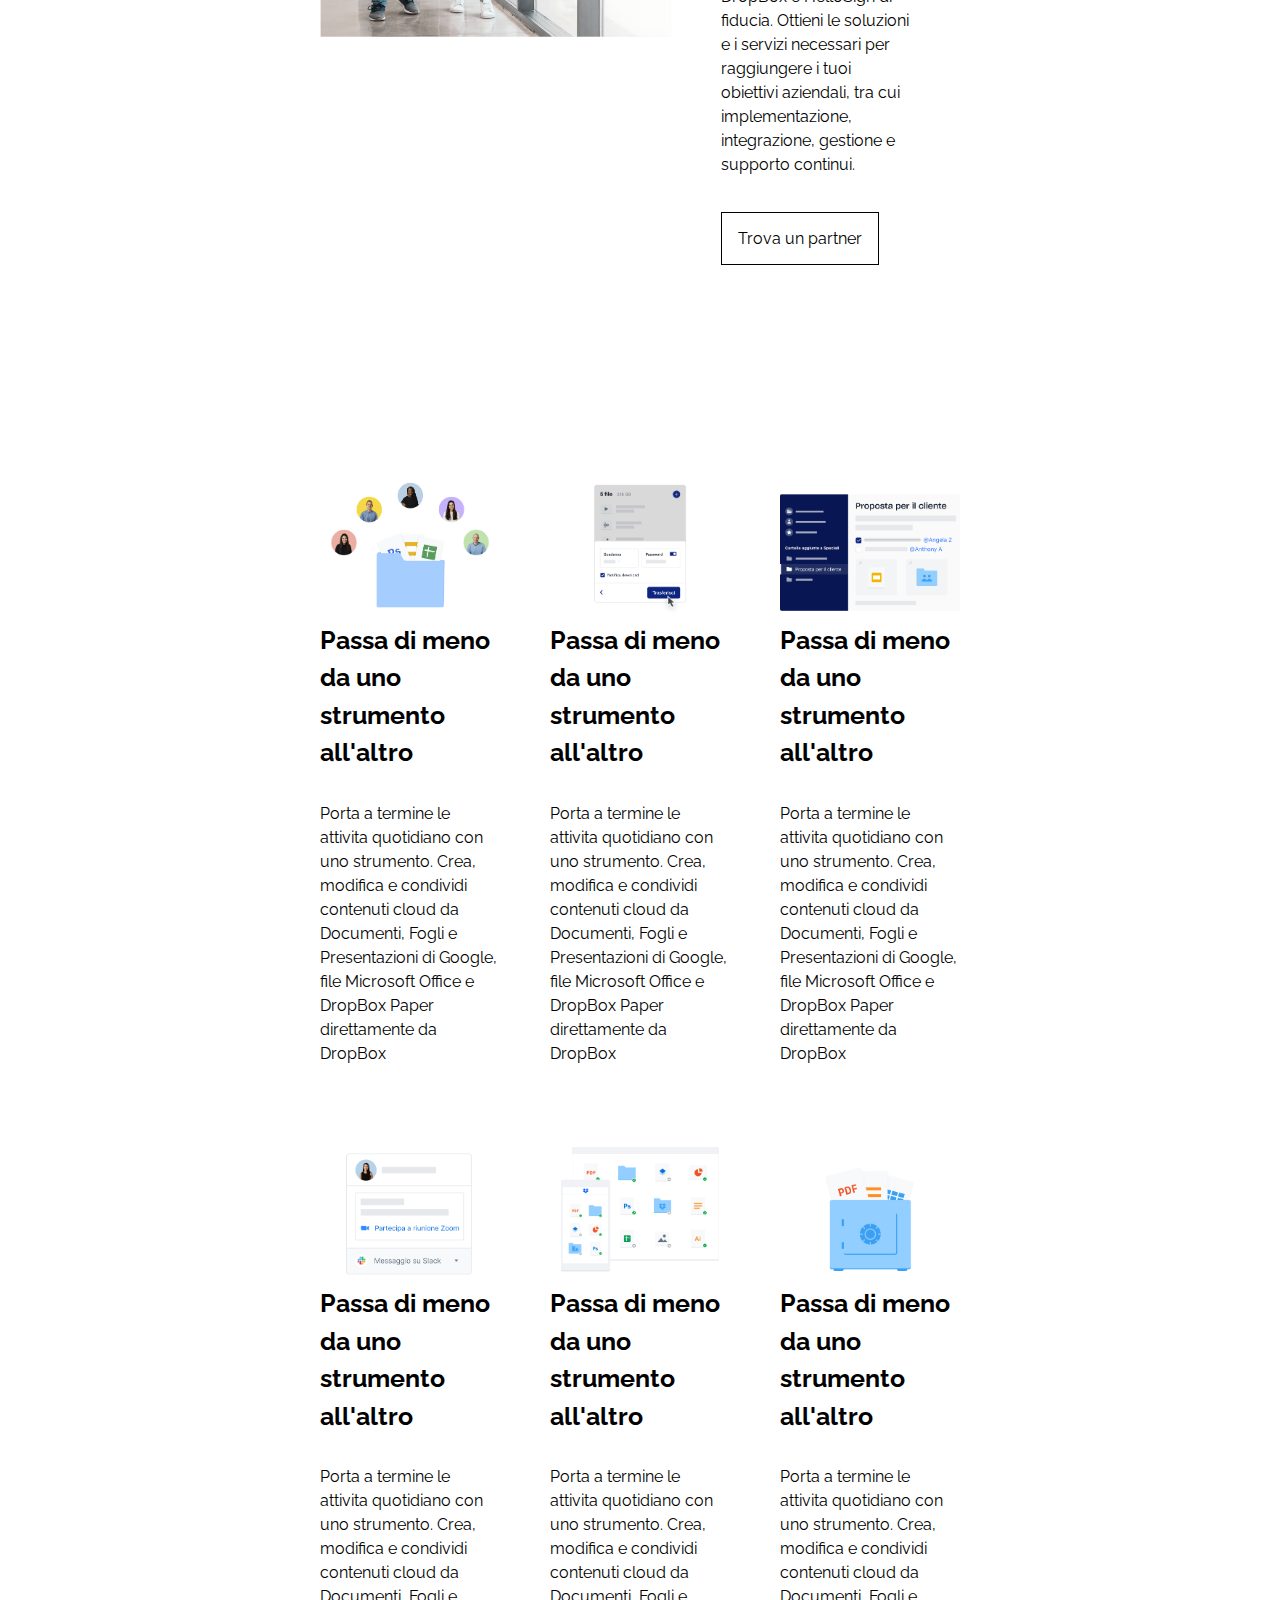
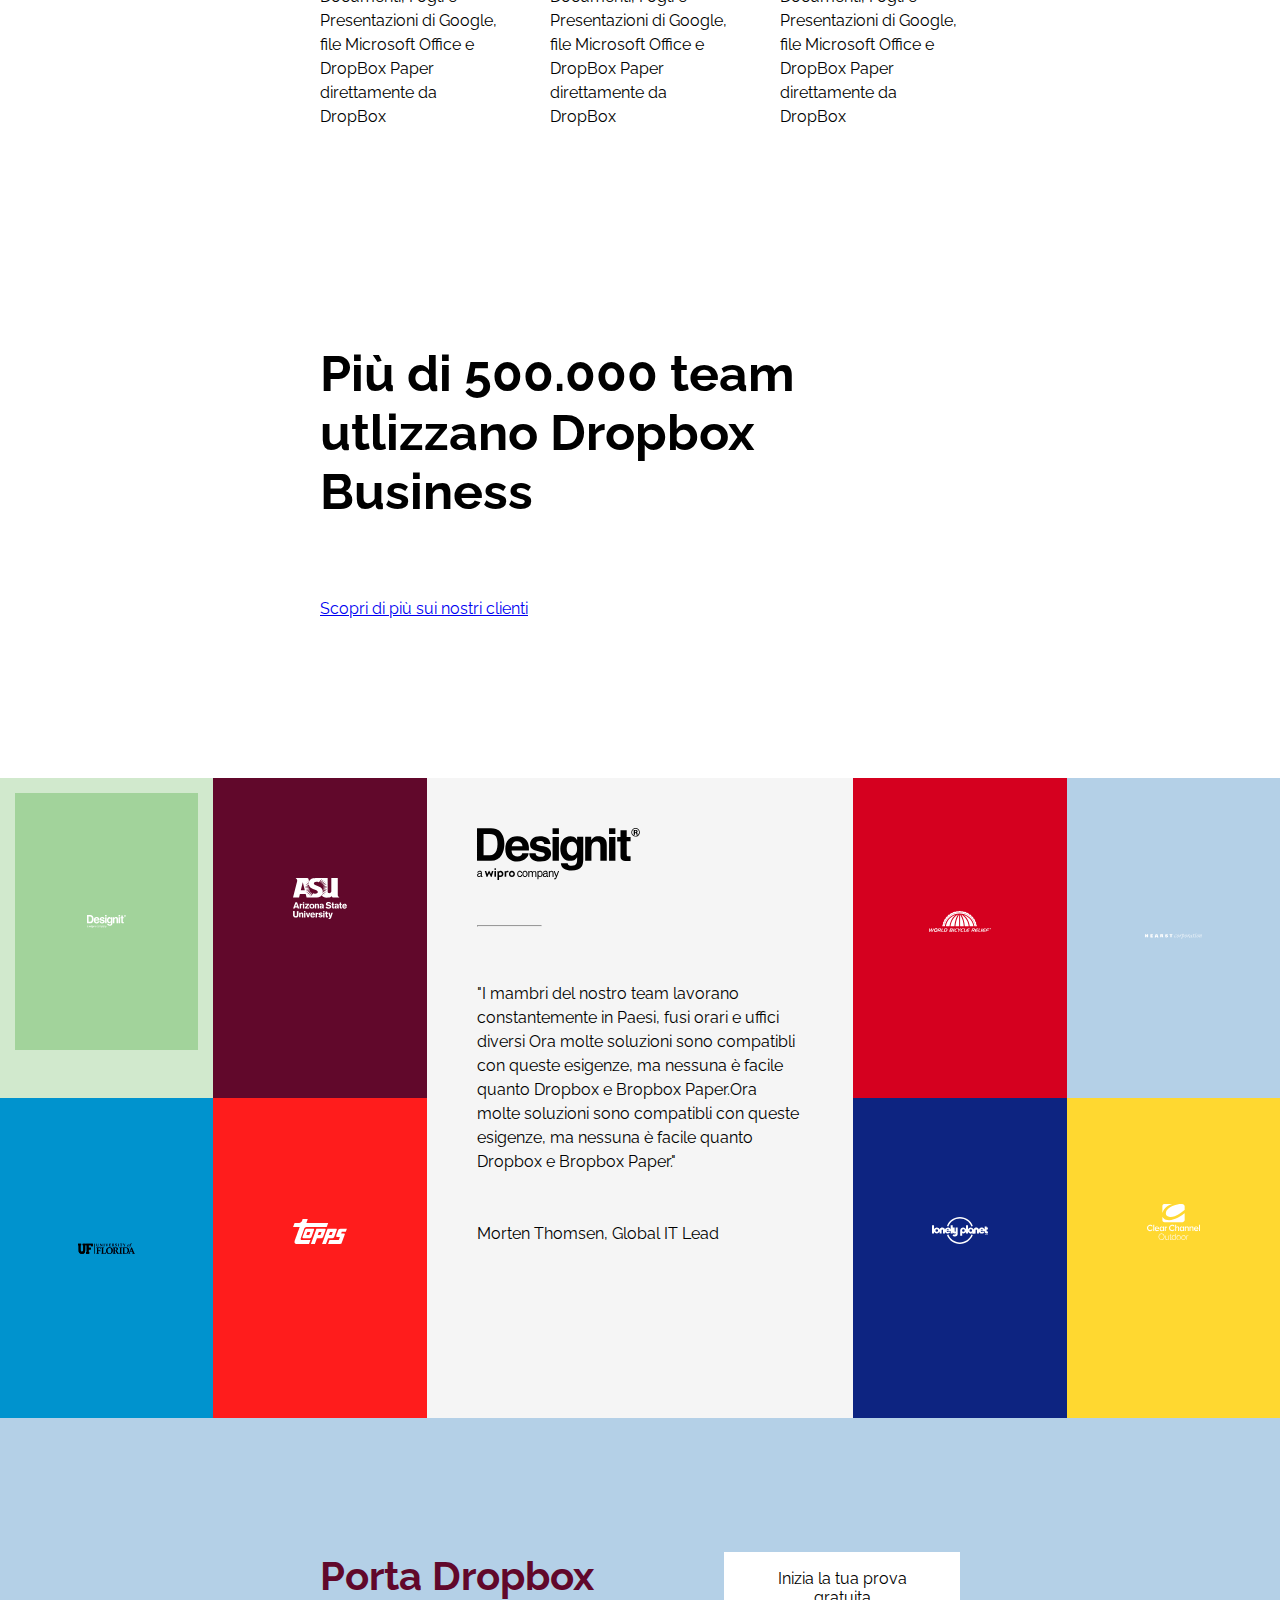
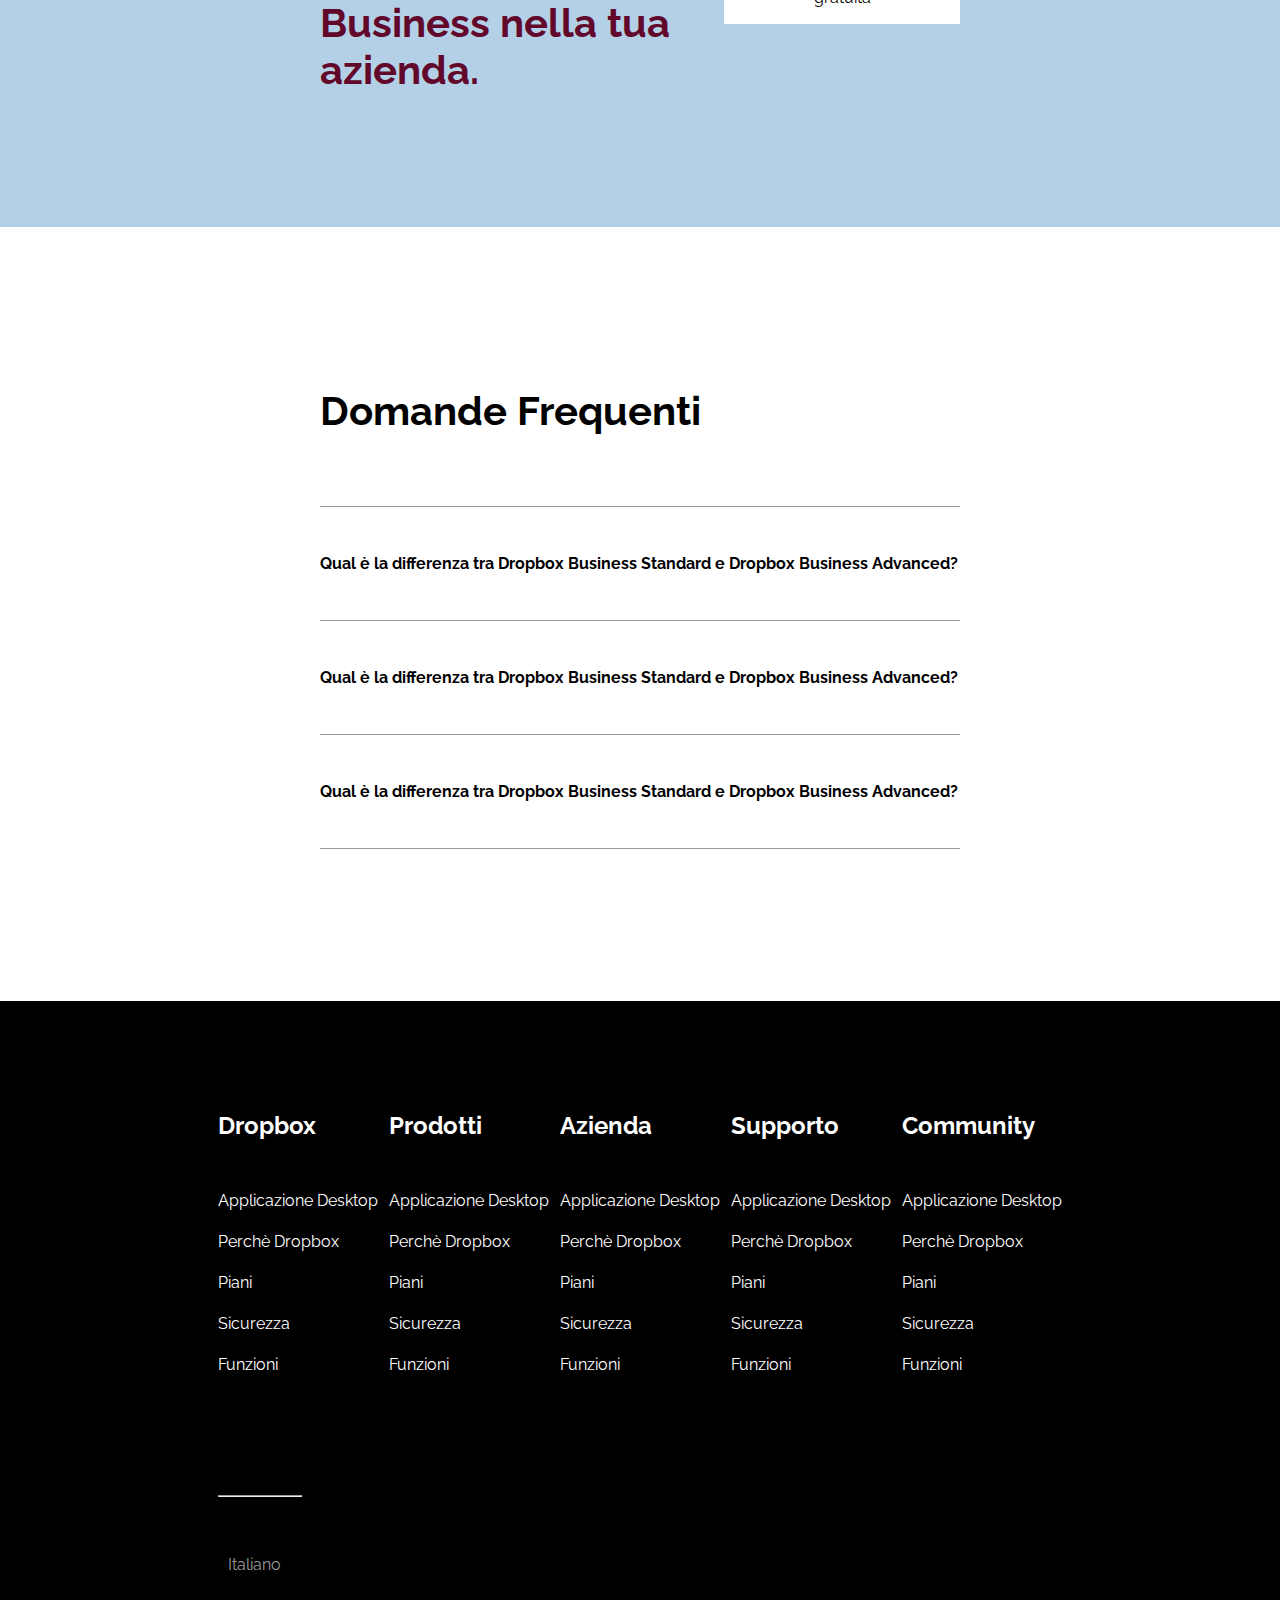
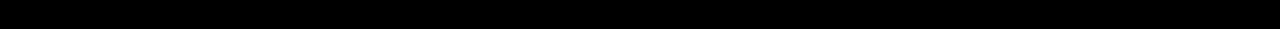
==== commit 9c2ce463: "animazioni e link funzionanti" ====
--- a/index.html
+++ b/index.html
@@ -23,16 +23,16 @@
         <!-- lista di link -->
         <ul class="row-flex">
             <li><img src="img/logo-small.png" alt="DropBox"></li>
-            <li><a href="">Perche DropBox</a> </li>
-            <li><a href="">Funzioni</a> </li>
-            <li><a href="">Piani e Prezzi</a></li>
+            <li class="border"><a href="why.html">Perche DropBox</a></li>
+            <li class="border"><a href="">Funzioni</a> </li>
+            <li class="border"><a href="piani.html">Piani e Prezzi</a></li>
         </ul>
         <!-- /lista di link -->
         <!-- lista di link -->
         <ul class="row-flex">
-            <li><a href="">Supporto</a> </li>
-            <li><a href="">Contatta l'ufficio vendite</a> </li>
-            <li><a href="">Accedi</a></li>
+            <li class="border"><a href="">Supporto</a> </li>
+            <li class="border"><a href="">Contatta l'ufficio vendite</a> </li>
+            <li class="border"><a href="">Accedi</a></li>
             <li><button class="btn btn-prime">Inizia</button></li>
         </ul>
         <!-- /lista di link -->
@@ -203,28 +203,29 @@
                     <div class="info">
                         <ul class="costo">
                             <li>
-                                <h3>Professional</h3>
-                            </li>
-                            <li class="prezzo">€ 12.00</li>
-                            <li>mese</li>
+                                <h3>Enterprise</h3>
+                            </li>
+                            <li class="prezzo">Contattaci</li>
+                            <li>-</li>
                         </ul>
                         <ul class="info-text">
                             <li class="row-flex">
                                 <i class="fa-solid fa-user"></i>
-                                <span>1 utente</span>
+                                <span>10 o più utenti</span>
                             </li>
                             <li class="row-flex">
                                 <i class="fa-solid fa-folder"></i>
-                                <span>5 TB di spazio di archivizione sicuro</span>
+                                <span>Soluzioni personalizzabili per la tua azienda</span>
                             </li>
                             <li class="row-flex">
                                 <i class="fa-solid fa-share-nodes"></i>
-                                <span>Funzioni di produttività premium e condivisione file semplice
-                                    e sicura</span>
+                                <span>Assistenza personalizzata per aiutare gli amministratori in una
+                                    gestione su larga scala.
+                                </span>
                             </li>
                         </ul>
                         <div class="btn-buy">
-                            <button class="btn btn-prime">Prova gratis per 30 giorni</button>
+                            <button class="btn btn-prime contact">Contattaci</button>
                             <div>oppure <a href="#">acquista ora</a></div>  
                         </div>
                         <hr>
@@ -234,11 +235,15 @@
                             </li>
                             <li class="row-flex">
                                 <i class="fa-solid fa-check"></i>
-                                <span>Invia file fino a 100GB con Dropbox Transfert</span>
-                            </li>
-                            <li class="row-flex">
-                                <i class="fa-solid fa-check"></i>
-                                <span>Cartello offline su dispositivi mobili</span>
+                                <span>Cartlle offline su dispositivi mobili</span>
+                            </li>
+                            <li class="row-flex">
+                                <i class="fa-solid fa-check"></i>
+                                <span>Servizio assistenza 24/h</span>
+                            </li>
+                            <li class="row-flex">
+                                <i class="fa-solid fa-check"></i>
+                                <span>Possibilià di perosnalizzazione totale</span>
                             </li>
                         </ul>
                     </div>
@@ -436,18 +441,22 @@
         <section id="section-6">
             <div class="small-container">
                 <h4>Domande Frequenti</h4>
-                <div class="question row-flex">
+                <div class="question">
                     <span>Qual è la differenza tra Dropbox Business Standard e Dropbox Business Advanced?</span> 
                     <i class="fa-solid fa-chevron-down"></i>
-                </div>
-                <div class="question row-flex">
+                    <div class="answers">Lorem ipsum dolor sit amet consectetur adipisicing elit. Nulla, quaerat ut hic, eligendi quibusdam voluptatum, repudiandae accusantium dignissimos quidem illum similique? Pariatur eius perferendis quo expedita consequuntur quia sunt ipsa?</div>
+                </div>
+                <div class="question">
                     <span>Qual è la differenza tra Dropbox Business Standard e Dropbox Business Advanced?</span>
                     <i class="fa-solid fa-chevron-down"></i>
-                </div>
-                <div class="question row-flex">
+                    <div class="answers">Lorem ipsum dolor sit amet consectetur adipisicing elit. Recusandae esse ipsam molestiae voluptate, iste iure incidunt! Laborum molestiae hic, fugit ratione commodi optio dolorem minus fugiat dicta fuga autem eaque.</div>
+                </div>
+                <div class="question">
                     <span>Qual è la differenza tra Dropbox Business Standard e Dropbox Business Advanced?</span>
                     <i class="fa-solid fa-chevron-down"></i>
-                </div>
+                    <div class="answers">Lorem, ipsum dolor sit amet consectetur adipisicing elit. Harum earum aut illo officia quas officiis cupiditate, velit consequuntur magnam voluptates quasi! Quos saepe quae sunt unde vel dolore fugiat inventore?</div>
+                </div>
+                
             </div>
         </section>
         <!-- /sezione 6 -->
--- a/css/style.css
+++ b/css/style.css
@@ -58,22 +58,37 @@
 .costo{
     margin-bottom: 57px;
 }
-.box-3{
-    width: calc(100vw/3);
-}
 p{
     line-height: 1.5em;
 }
 /* ------- */
 
+/* Animation */
+.border:hover{
+    border-bottom: 1px solid green;
+}
+footer .big-container .row-flex li a:hover{
+    border-bottom: 2px solid white;
+}
+.question:hover .answers{
+    display: block;
+}
+
+/* ------- */
 /* Header */
 header.row-flex{
     justify-content: space-between;
     height: 80px;
     padding: 0 20px;
+    background-color: white;
+    position: fixed;
+    top: 0;
+    right: 0;
+    left: 0;
+    z-index: 1;
 }
 header.row-flex ul.row-flex{
-    align-items: center;
+    line-height: 80px;
 }
 header.row-flex ul.row-flex li a{
     text-decoration: none;
@@ -83,9 +98,13 @@
 header.row-flex ul.row-flex li button{
     padding: 10px 15px;
 }
+
 /* ------- */
 
 /* Main */
+main{
+    margin-top: 80px;
+}
 
 /* Jumbotron */
 .jumbotron{
@@ -149,6 +168,7 @@
 }
 .small-container.section-1 .row-flex .info ul.info-text li{
     margin-bottom: 26px;
+    font-size: 14px;
 }
 .small-container.section-1 .row-flex .info ul.info-text li i{
     margin-right: 5px;
@@ -157,6 +177,9 @@
     font-size: 12px;
     padding: 15px 35px;
     margin: 55px 0 35px;
+}
+.info .btn-buy .contact{
+    padding: 15px 80px;
 }
 
 .highlights h4{
@@ -355,11 +378,16 @@
     border-top: 1px solid #999999;
     font-weight: bold;
 }
-.question:last-child{
+.question:last-of-type{
     border-bottom: 1px solid #999999;
 }
 .question i{
     margin-left: 286px;
+}
+.answers{
+    display: none;
+    margin-top: 50px;
+    font-weight: normal;
 }
 /* ------- */
 
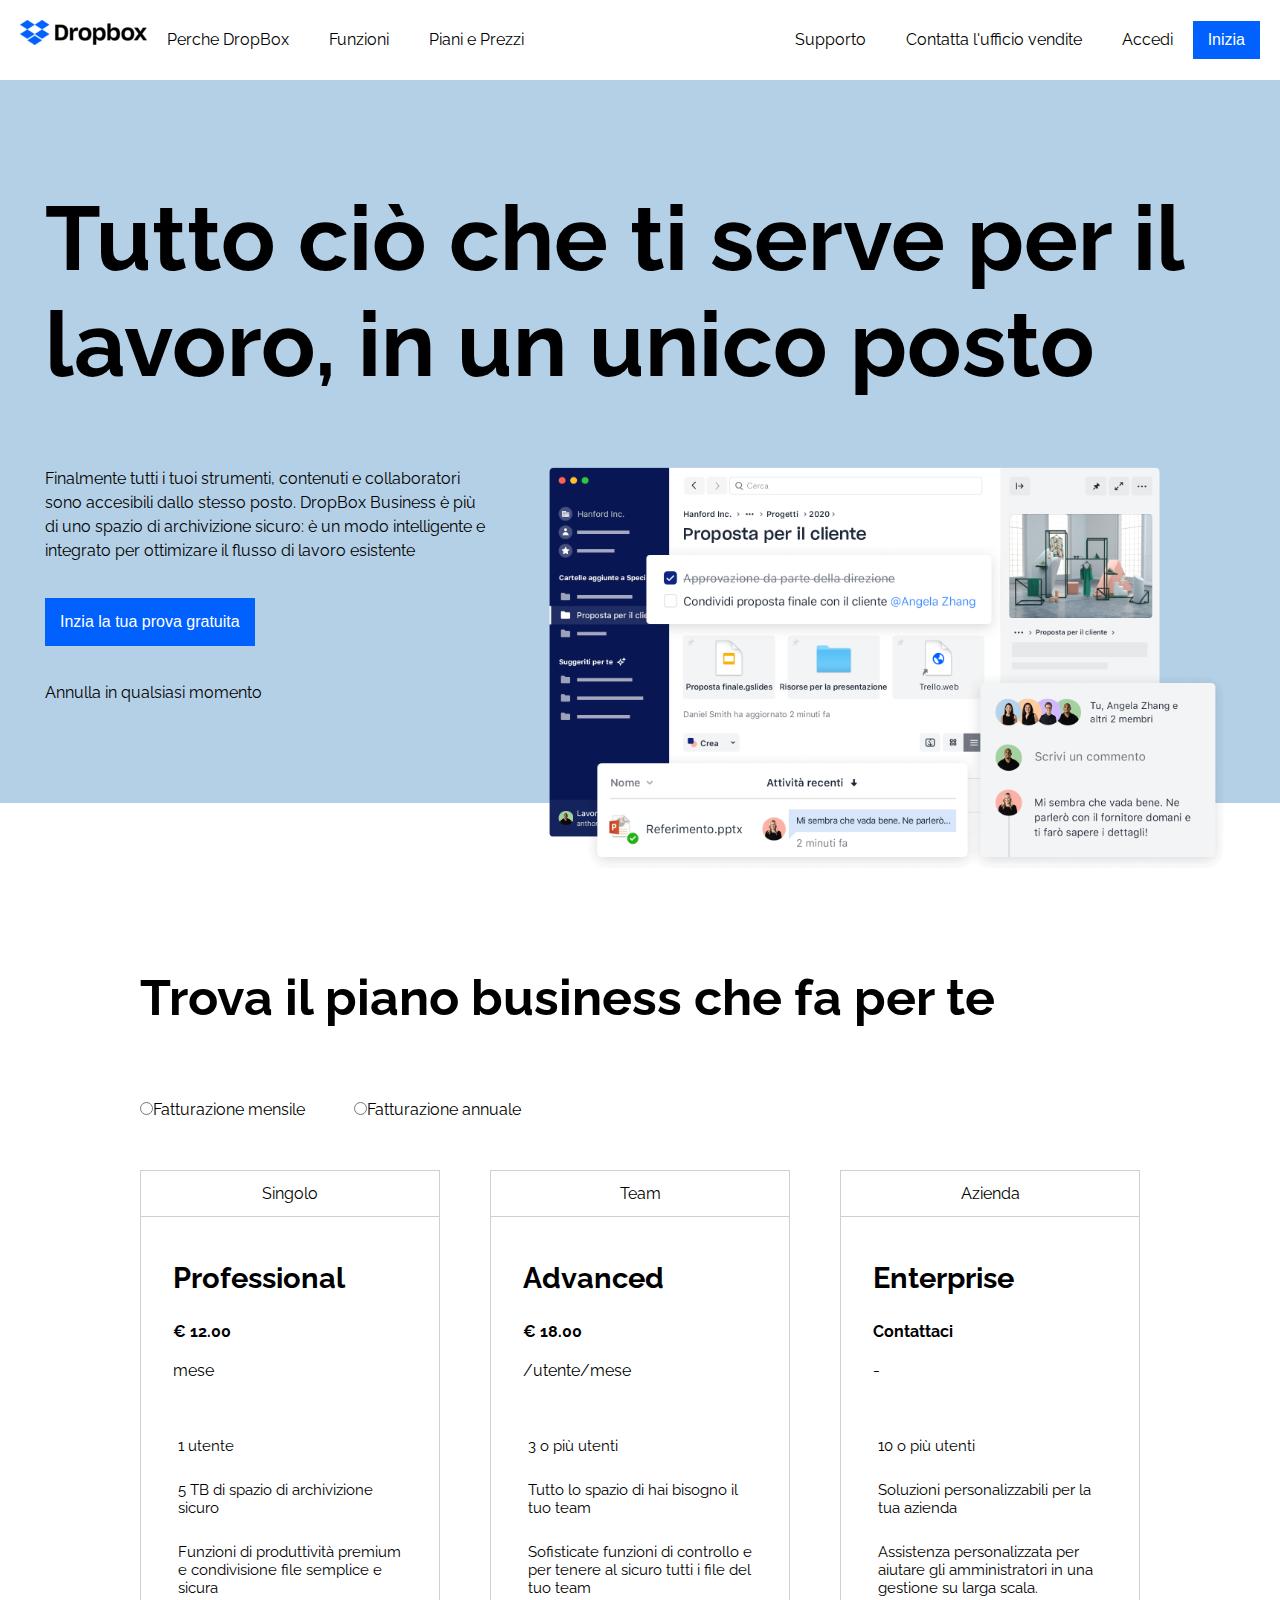
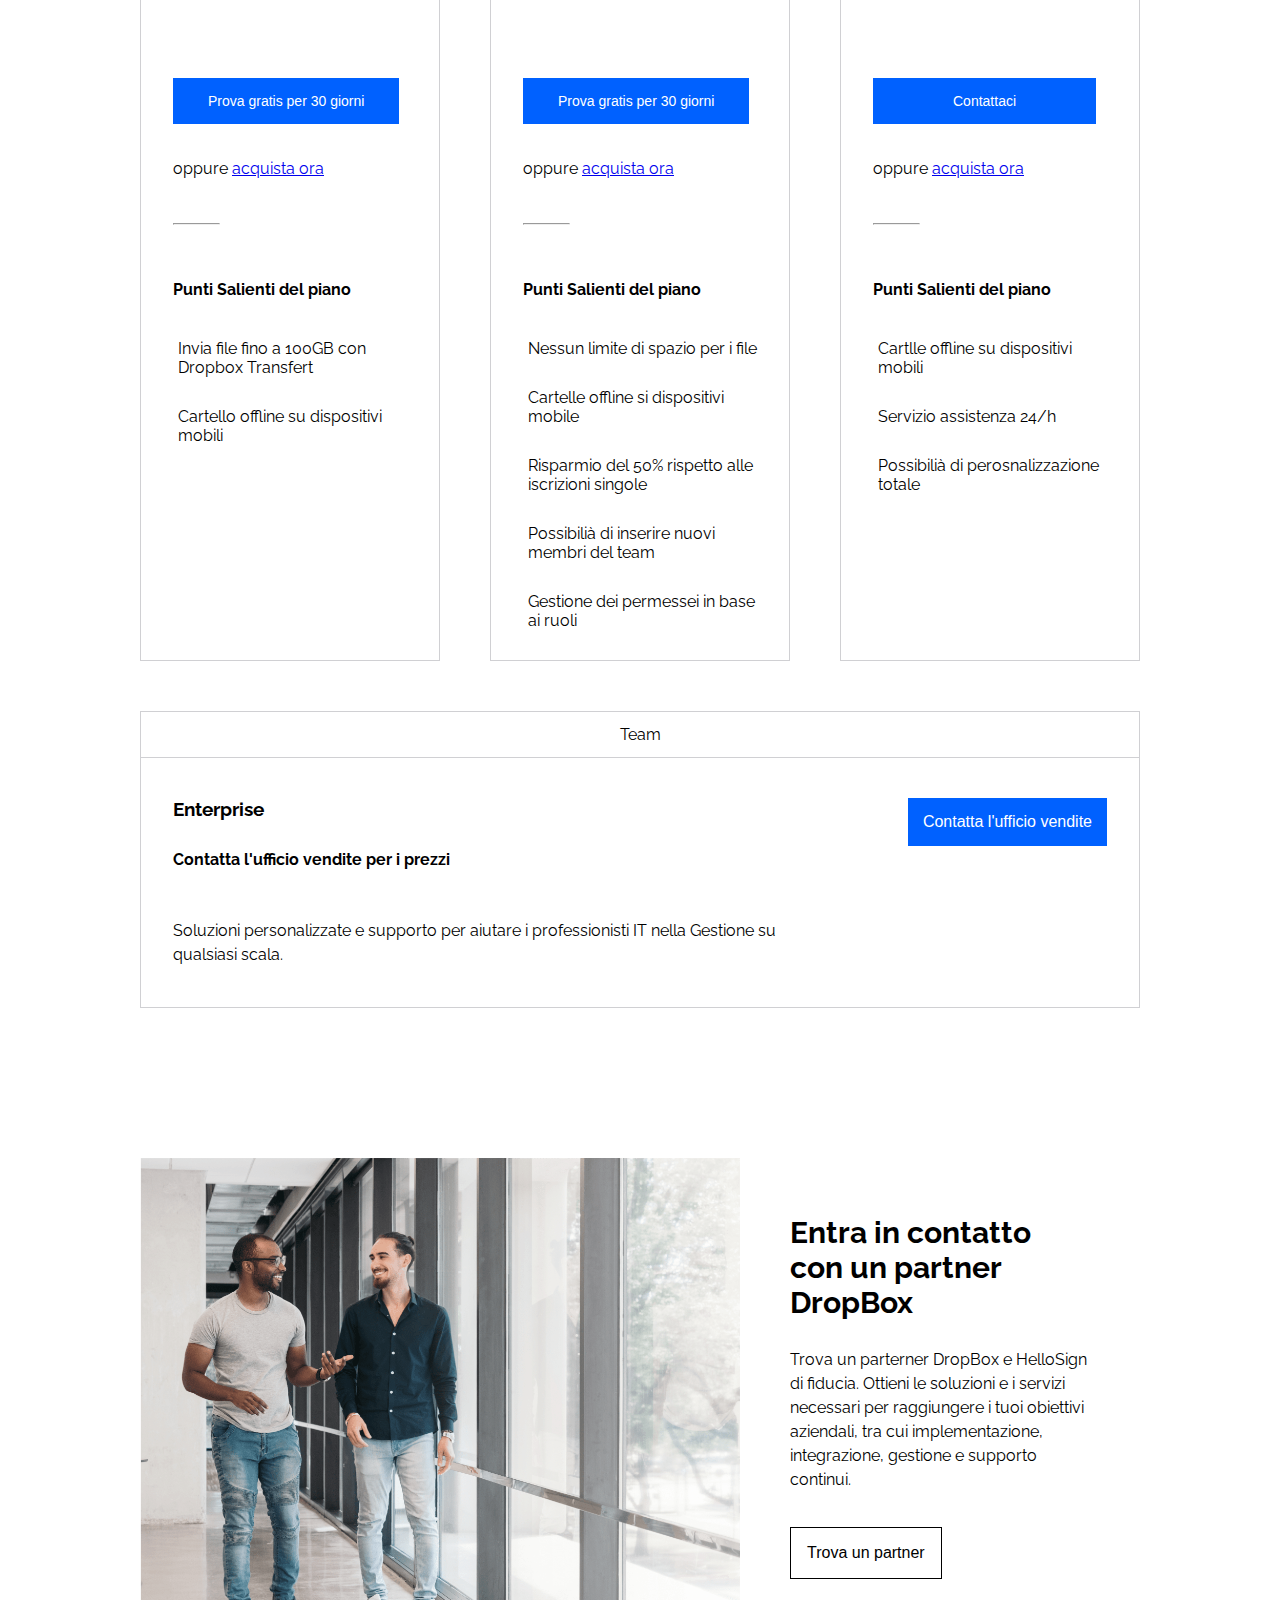
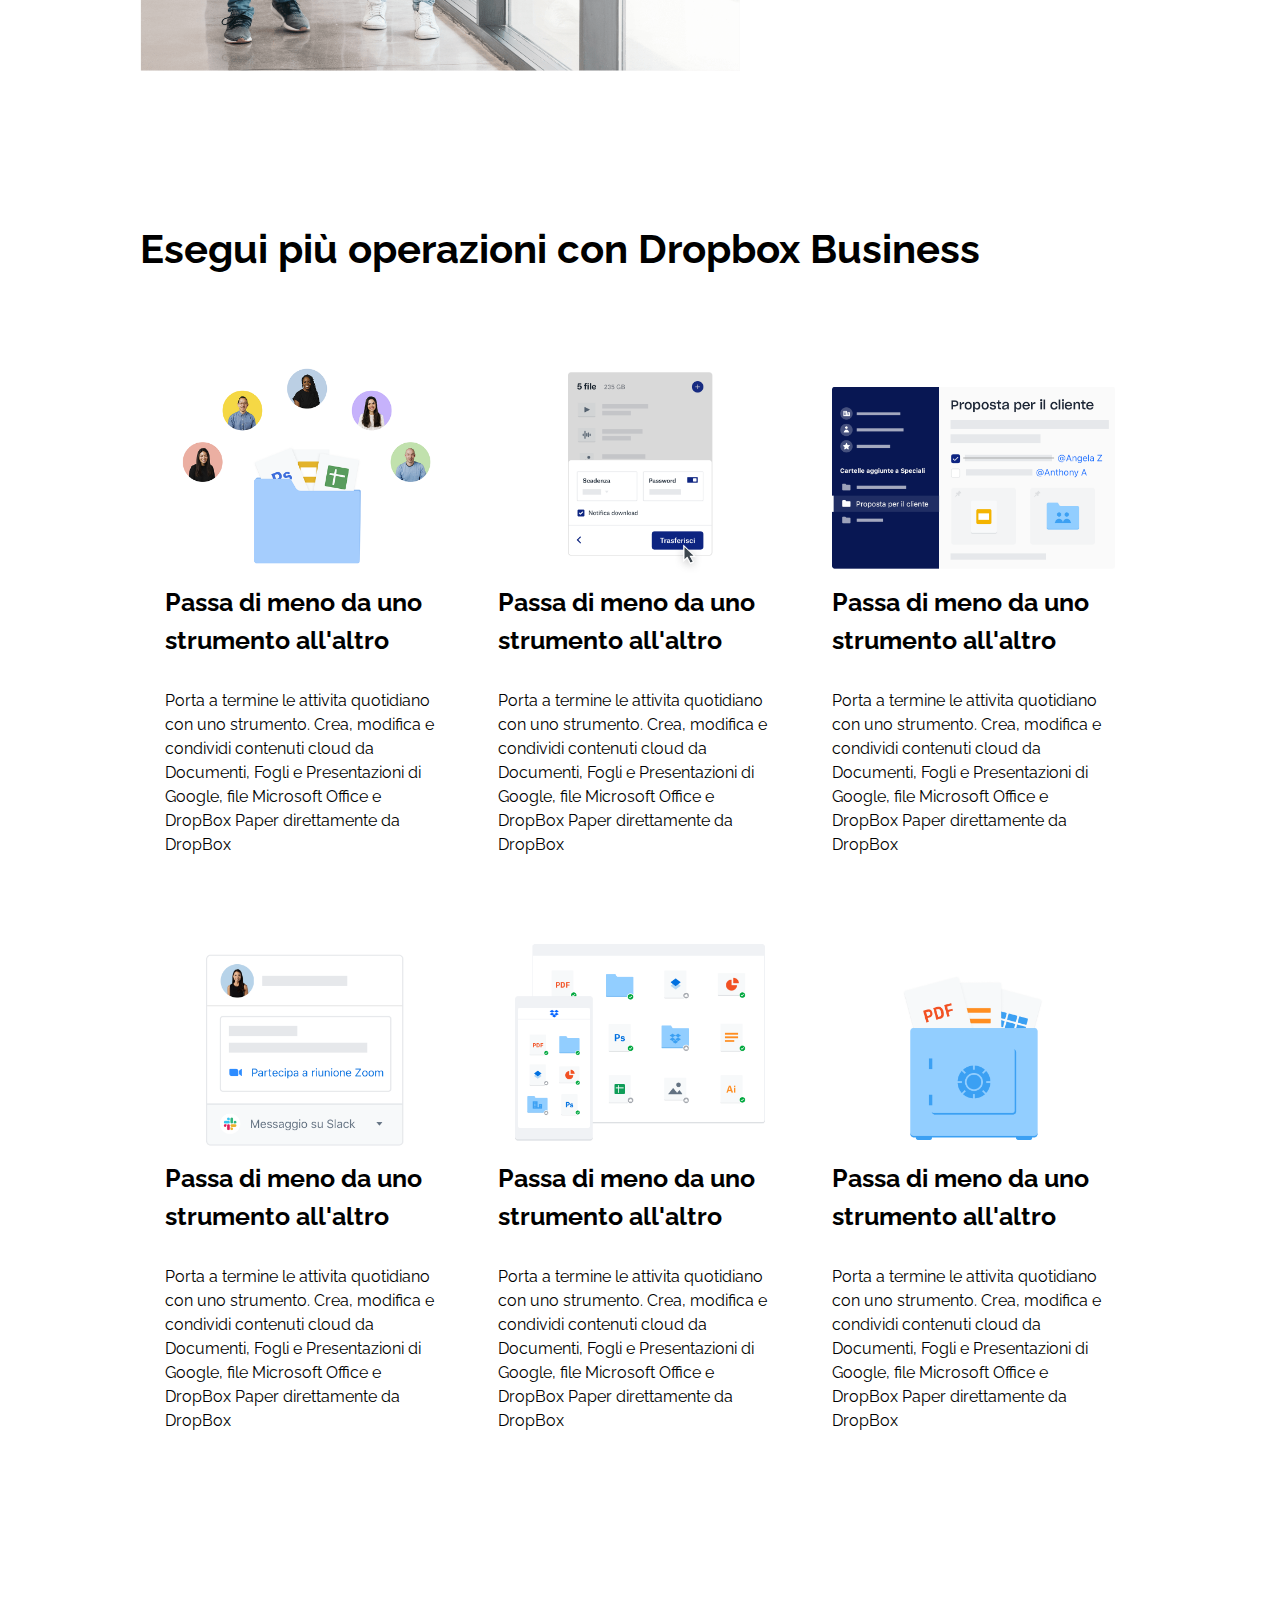
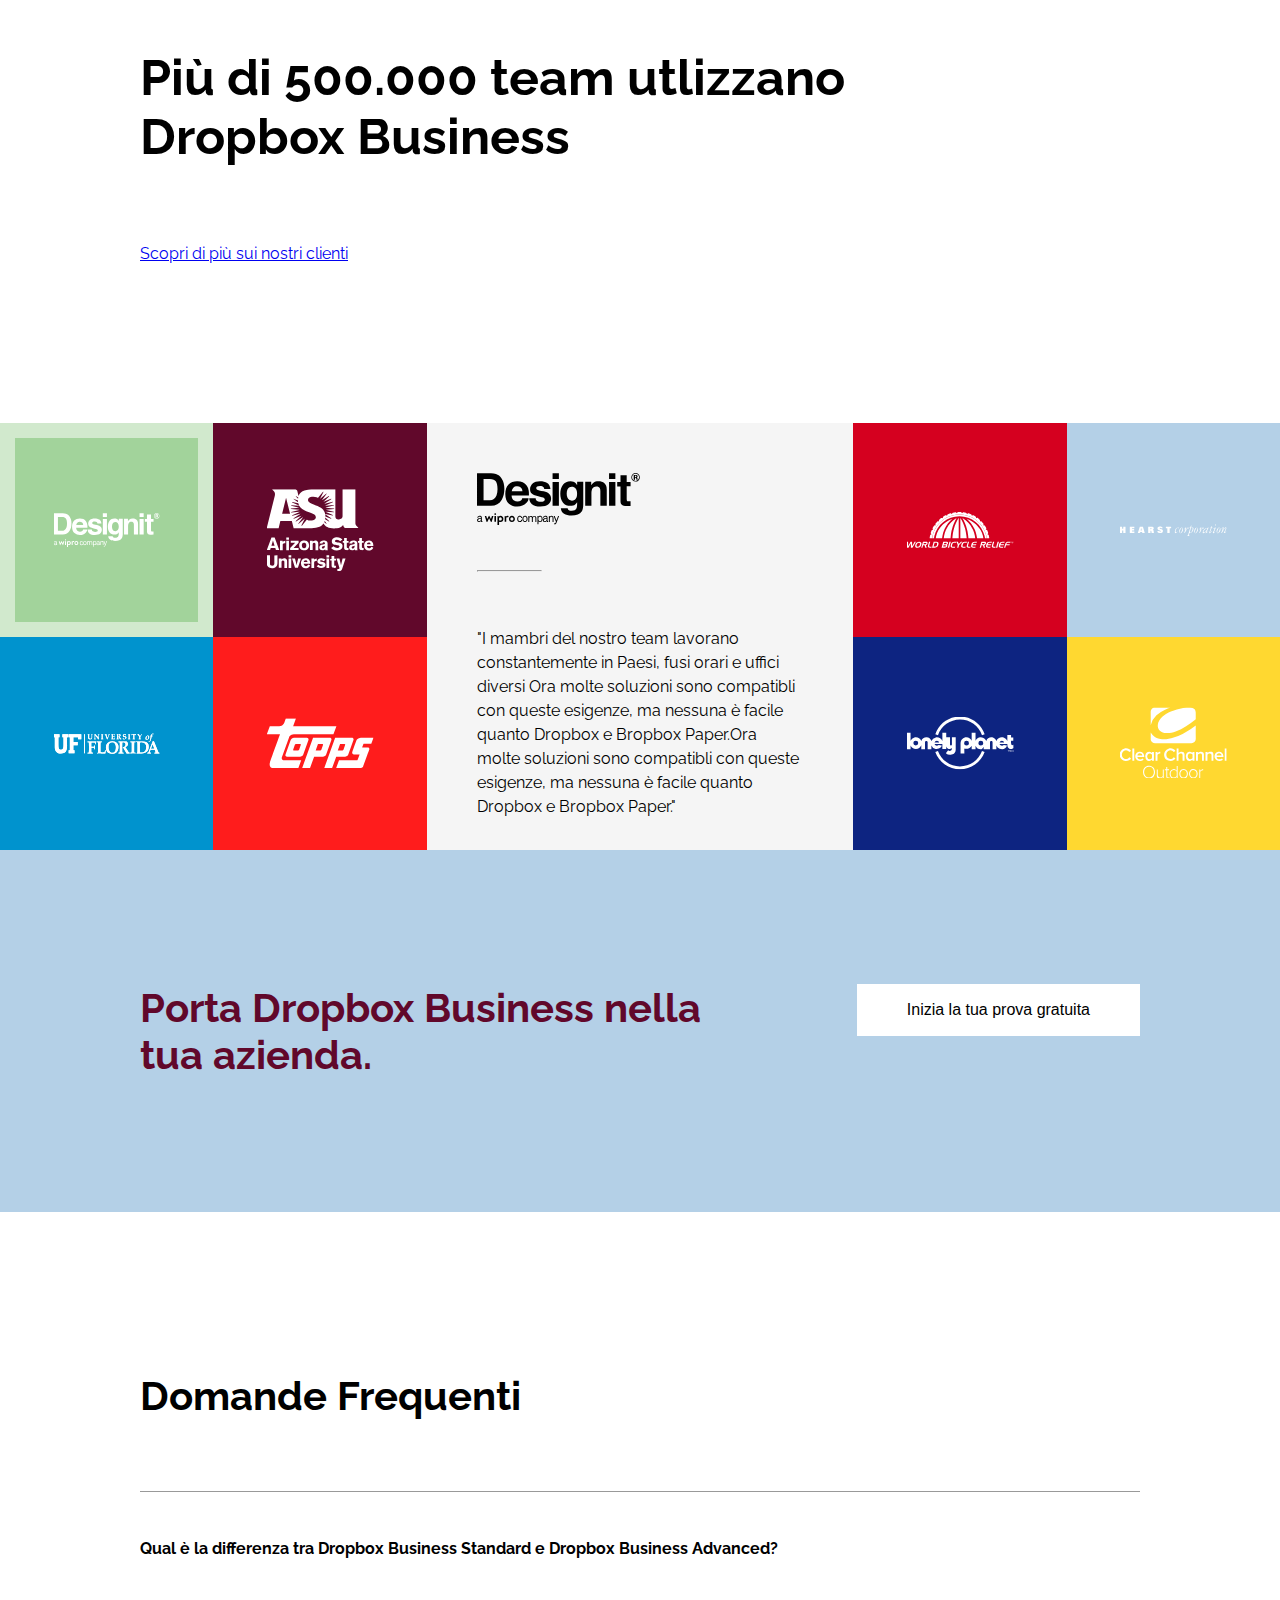
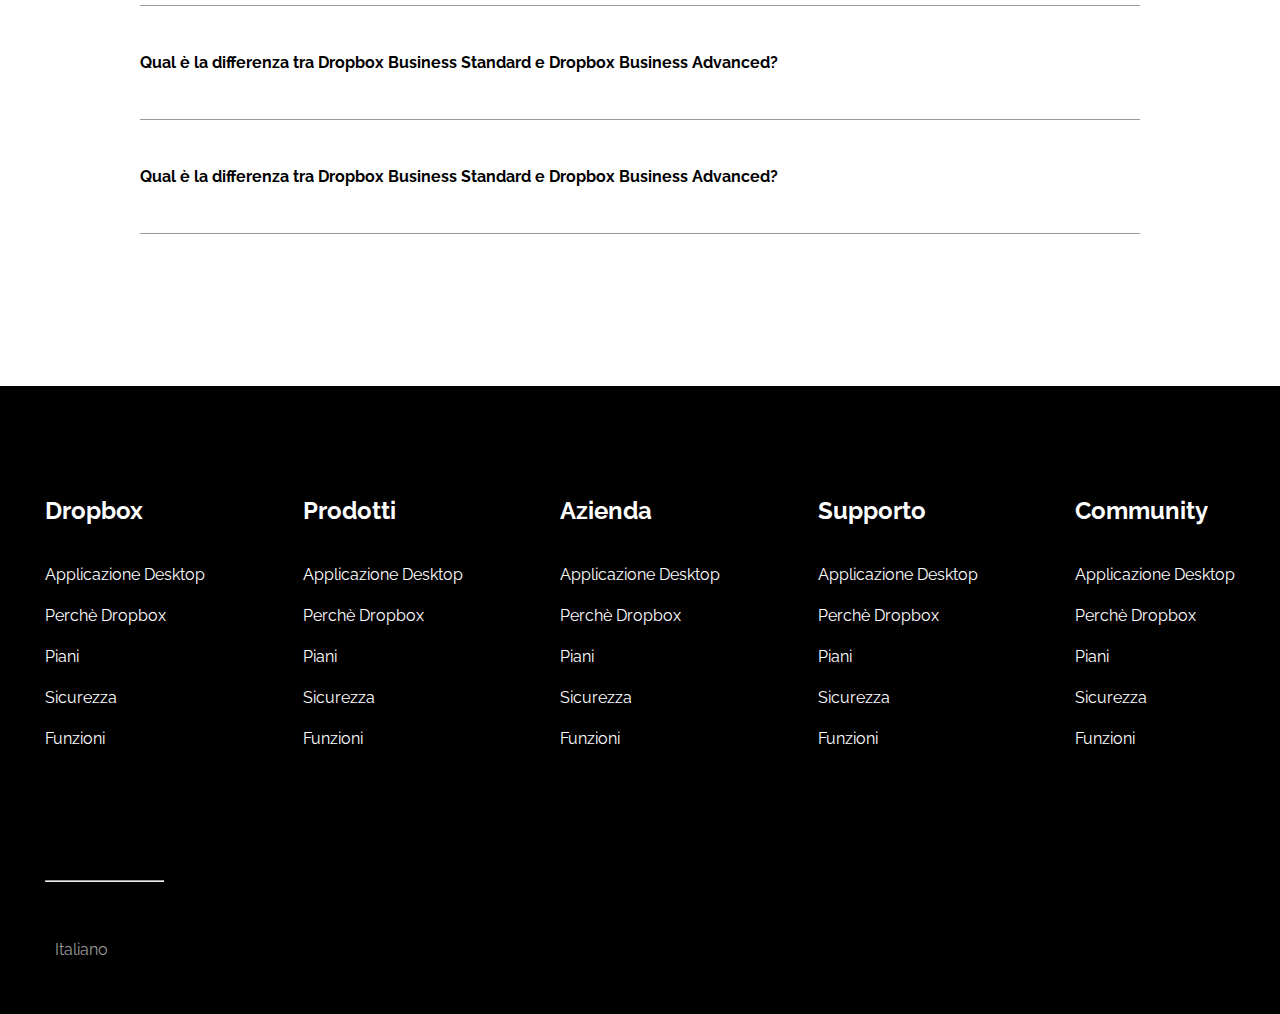
==== commit fc258eab: "correzione box e piccole aggiunte" ====
--- a/index.html
+++ b/index.html
@@ -84,7 +84,7 @@
             <!-- container abbonamento -->
             <div class="row-flex abbonamento">
                 <!-- box tipo di abbonamento -->
-                <div class="box">
+                <div class="box-30">
                     <div class="profilo">
                         <i class="fa-solid fa-user"></i>
                         <span>Singolo</span>
@@ -132,7 +132,7 @@
                 </div>
                 <!-- /box tipo abbonamento -->
                 <!-- box tipo abbonamento -->
-                <div class="box">
+                <div class="box-30">
                     <div class="profilo">
                         <i class="fa-solid fa-users"></i>
                         <span>Team</span>
@@ -195,7 +195,7 @@
                 </div>
                 <!-- /box tipo abbonamento -->
                 <!-- box tipo abbonamento -->
-                <div class="box">
+                <div class="box-30">
                     <div class="profilo">
                     <i class="fa-solid fa-building"></i>
                         <span>Azienda</span>
@@ -287,7 +287,7 @@
                     <!-- box piccolo con paragrafo -->
                     <div class="small-box">
                         <h3>Entra in contatto con un partner DropBox</h3>
-                        <p>Trovaun parterner DropBox e HelloSign di fiducia. Ottieni le soluzioni e i 
+                        <p>Trova un parterner DropBox e HelloSign di fiducia. Ottieni le soluzioni e i 
                             servizi necessari per raggiungere i tuoi obiettivi aziendali, tra cui implementazione,
                             integrazione, gestione e supporto continui.
                         </p>
@@ -302,9 +302,10 @@
         <section class="section-3">
             <!-- container piccolo -->
             <div class="small-container">
+                <h2>Esegui più operazioni con Dropbox Business</h2>
                 <!-- riga immagini testo 1 -->
                 <div class="row-flex">
-                    <div>
+                    <div class="box-30">
                         <img src="img/business-feature-switching-tools.png" alt="switch tools">
                         <h3>Passa di meno da uno strumento all'altro</h3>
                         <p> Porta a termine le attivita quotidiano con uno strumento. Crea, modifica e 
@@ -312,7 +313,7 @@
                             Microsoft Office e DropBox Paper direttamente da DropBox
                         </p>
                     </div>
-                    <div>
+                    <div class="box-30">
                         <img src="img/business-feature-send-files-it.png" alt="send file">
                         <h3>Passa di meno da uno strumento all'altro</h3>
                         <p> Porta a termine le attivita quotidiano con uno strumento. Crea, modifica e
@@ -320,7 +321,7 @@
                             Microsoft Office e DropBox Paper direttamente da DropBox
                         </p>
                     </div>
-                    <div>
+                    <div class="box-30">
                         <img src="img/business-feature-coordinate-it.png" alt=" coordinate">
                         <h3>Passa di meno da uno strumento all'altro</h3>
                         <p> Porta a termine le attivita quotidiano con uno strumento. Crea, modifica e
@@ -471,8 +472,8 @@
                     <h4>Dropbox</h4>
                     <ul>
                         <li><a href="#">Applicazione Desktop</a></li>
-                        <li><a href="#">Perchè Dropbox</a></li>
-                        <li><a href="#">Piani</a></li>
+                        <li><a href="why.html">Perchè Dropbox</a></li>
+                        <li><a href="piani.html">Piani</a></li>
                         <li><a href="#">Sicurezza</a></li>
                         <li><a href="#">Funzioni</a></li>
                     </ul>
@@ -481,8 +482,8 @@
                     <h4>Prodotti</h4>
                     <ul>
                         <li><a href="#">Applicazione Desktop</a></li>
-                        <li><a href="#">Perchè Dropbox</a></li>
-                        <li><a href="#">Piani</a></li>
+                        <li><a href="why.html">Perchè Dropbox</a></li>
+                        <li><a href="piani.html">Piani</a></li>
                         <li><a href="#">Sicurezza</a></li>
                         <li><a href="#">Funzioni</a></li>
                     </ul>
@@ -491,8 +492,8 @@
                     <h4>Azienda</h4>
                     <ul>
                         <li><a href="#">Applicazione Desktop</a></li>
-                        <li><a href="#">Perchè Dropbox</a></li>
-                        <li><a href="#">Piani</a></li>
+                        <li><a href="why.html">Perchè Dropbox</a></li>
+                        <li><a href="piani.html">Piani</a></li>
                         <li><a href="#">Sicurezza</a></li>
                         <li><a href="#">Funzioni</a></li>
                     </ul>
@@ -501,8 +502,8 @@
                     <h4>Supporto</h4>
                     <ul>
                         <li><a href="#">Applicazione Desktop</a></li>
-                        <li><a href="#">Perchè Dropbox</a></li>
-                        <li><a href="#">Piani</a></li>
+                        <li><a href="why.html">Perchè Dropbox</a></li>
+                        <li><a href="piani.html">Piani</a></li>
                         <li><a href="#">Sicurezza</a></li>
                         <li><a href="#">Funzioni</a></li>
                     </ul>
@@ -511,8 +512,8 @@
                     <h4>Community</h4>
                     <ul>
                         <li><a href="#">Applicazione Desktop</a></li>
-                        <li><a href="#">Perchè Dropbox</a></li>
-                        <li><a href="#">Piani</a></li>
+                        <li><a href="why.html">Perchè Dropbox</a></li>
+                        <li><a href="piani.html">Piani</a></li>
                         <li><a href="#">Sicurezza</a></li>
                         <li><a href="#">Funzioni</a></li>
                     </ul>
--- a/css/style.css
+++ b/css/style.css
@@ -2,12 +2,14 @@
 *{
     margin: 0;
     padding: 0;
-    box-sizing: border-box;
-    font-family: 'Raleway', sans-serif;
+    box-sizing: border-box;   
 }
 /* ------- */
 
 /* Common */
+body{
+    font-family: 'Raleway', sans-serif; 
+}
 .row-flex{
     display: flex;
 }
@@ -28,24 +30,24 @@
     border: 1px solid #000;
 }
 .big-container{
-    width: 66vw;
+    max-width: 1190px;
     margin: 0 auto;
 }
 .small-container{
-    width: 50vw;
+    max-width: 1000px;
     margin: 0 auto;
 }
 .small-box{
-    width: 40vw;
+    width: 40%;
 }
 .big-box{
-    width: 60vw;
+    width: 60%;
 }
 .text{
     padding: 0 35px 35px 0;
 }
-.box{
-    margin: 0 25px;
+.box-30{
+    width: 30%;
 }
 .profilo{
     text-align: center;
@@ -73,8 +75,16 @@
 .question:hover .answers{
     display: block;
 }
-
-/* ------- */
+.question:hover .fa-chevron-down{
+    transform: rotate(180deg);
+}
+.btn-prime:hover{
+    background-color: black;
+    border: 1px solid white;
+    filter: invert(1);
+}
+/* ------- */
+
 /* Header */
 header.row-flex{
     justify-content: space-between;
@@ -110,7 +120,6 @@
 .jumbotron{
     background-color: #b4d0e7;
     padding-top: 105px;
-    /* height: 738px; */
 }
 .jumbotron .big-container .row-flex{
     position: relative;
@@ -119,17 +128,16 @@
 }
 .jumbotron .big-container h1{
     font-size: 90px;
-    /* margin-bottom: 70px; */
 }
 .jumbotron .big-container .row-flex .big-box img{
-    width: 100%;
+    max-width: 100%;
 }
 .jumbotron .big-container .row-flex .small-box .btn-prime{
     margin-bottom: 37px;
 }
 #down-arrow{
     font-size: 45px;
-    margin-top: 80px;
+    margin-top: 50px;
 }
 hr{
     width: 20%;
@@ -150,12 +158,11 @@
     margin-right: 45px;
     font-size: 16px;
 }
-.small-container.section-1 .row-flex.abbonamento .box{
-    width: calc(100vw/3);
+.small-container.section-1 .row-flex.abbonamento .box-30{
     border: 1px solid #d0d0d3;
 }
 .small-container.section-1 .row-flex.abbonamento {
-    margin: 0 -25px;
+    justify-content: space-between;
     margin-bottom: 50px;
 }
 .costo li:first-child{
@@ -168,13 +175,13 @@
 }
 .small-container.section-1 .row-flex .info ul.info-text li{
     margin-bottom: 26px;
-    font-size: 14px;
+    font-size: 15px;
 }
 .small-container.section-1 .row-flex .info ul.info-text li i{
     margin-right: 5px;
 }
 .info .btn-buy button{
-    font-size: 12px;
+    font-size: 14px;
     padding: 15px 35px;
     margin: 55px 0 35px;
 }
@@ -192,6 +199,8 @@
     color: blue;
     margin-right: 5px;
 }
+
+/* Container orizzantale */
 .box-col{
     border: 1px solid #d0d0d3;
 }
@@ -240,7 +249,8 @@
     width: 100%;
 }
 .section-3 .small-container .row-flex{
-    margin: 0 -25px 70px;
+    justify-content: space-between;
+    margin-bottom: 70px;
 }
 .section-3 .small-container .row-flex div{
     margin: 0 25px;
@@ -250,6 +260,10 @@
     line-height: 1.5em;
     font-size: 25px;
 }
+.section-3 .small-container h2{
+    font-size: 40px;
+    margin-bottom: 80px;
+}
 /* ------- */
 
 /* Sezione 4 */
@@ -272,14 +286,10 @@
 }
 #section-5 > .row-flex{
     background-color: #f5f5f5;
-    height: 640px;
 }
 .box-color-3{
-   flex-basis: calc(100%/3); 
-}
-.box-color-3 img{
-    width: 100%;
-    display: block;
+   width: calc(100%/3); 
+   height: calc(100vw/3);
 }
 #left, #right{
     flex-wrap: wrap;
@@ -290,13 +300,15 @@
     position: relative;
 }
 .box-color img{
-    /* position: absolute;
+    position: absolute;
     top: 50%;
-    right: 50%;
-    transform: translate(-50%,-50%); */
+    left: 50%;
+    width: 50%;
+    transform: translate(-50%,-50%);
 }
 .center{
     padding: 50px;
+    overflow-y: auto;
 }
 .center img{
     width: 50%;
@@ -311,35 +323,29 @@
 }
 #color-2{
     background-color: #a2d39b;
-    padding: 122px 72px;
+    width: 100%;
+    height: 100%;
 }
 #color-3{
     background-color: #61082b;
-    padding: 100px 80px;
 }
 #color-4{
     background-color: #0093ce;
-    padding: 145px 78px;
 }
 #color-5{
     background-color: #ff1c1c;
-    padding: 121px 80px;
 }
 #color-6{
     background-color: #d5001f;
-    padding: 133px 76px;
 }
 #color-7{
     background-color: #b4d0e7;
-    padding: 155px 78px;
 }
 #color-8{
     background-color: #0d2481;
-    padding: 119px 79px;
 }
 #color-9{
     background-color: #ffd830;
-    padding: 106px 80px;
 }
 .orizzontale{
     background-color: #b4d0e7;
@@ -411,7 +417,7 @@
 }
 footer .row-flex li ul li a{
     display: block;
-    padding: 11px 0;
+    margin: 22px 0;
     text-decoration: none;
     color: inherit;
 }
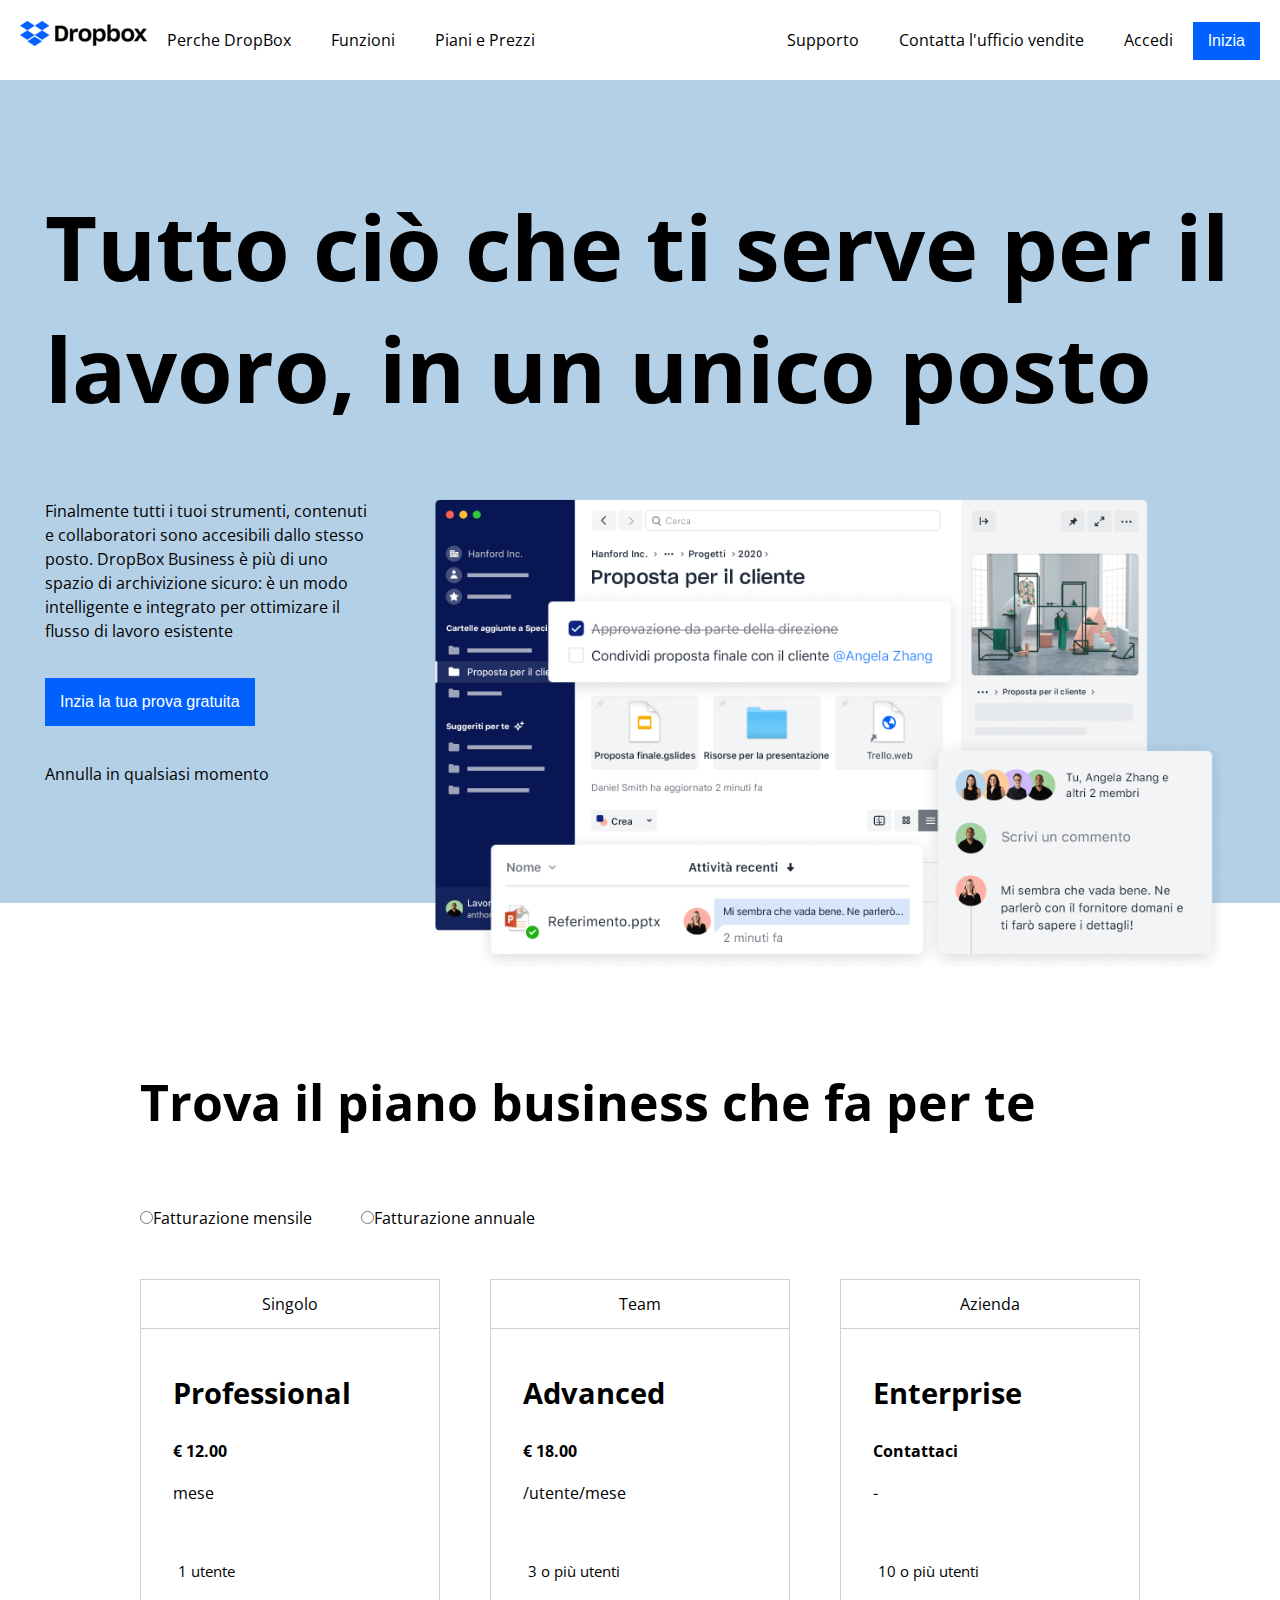
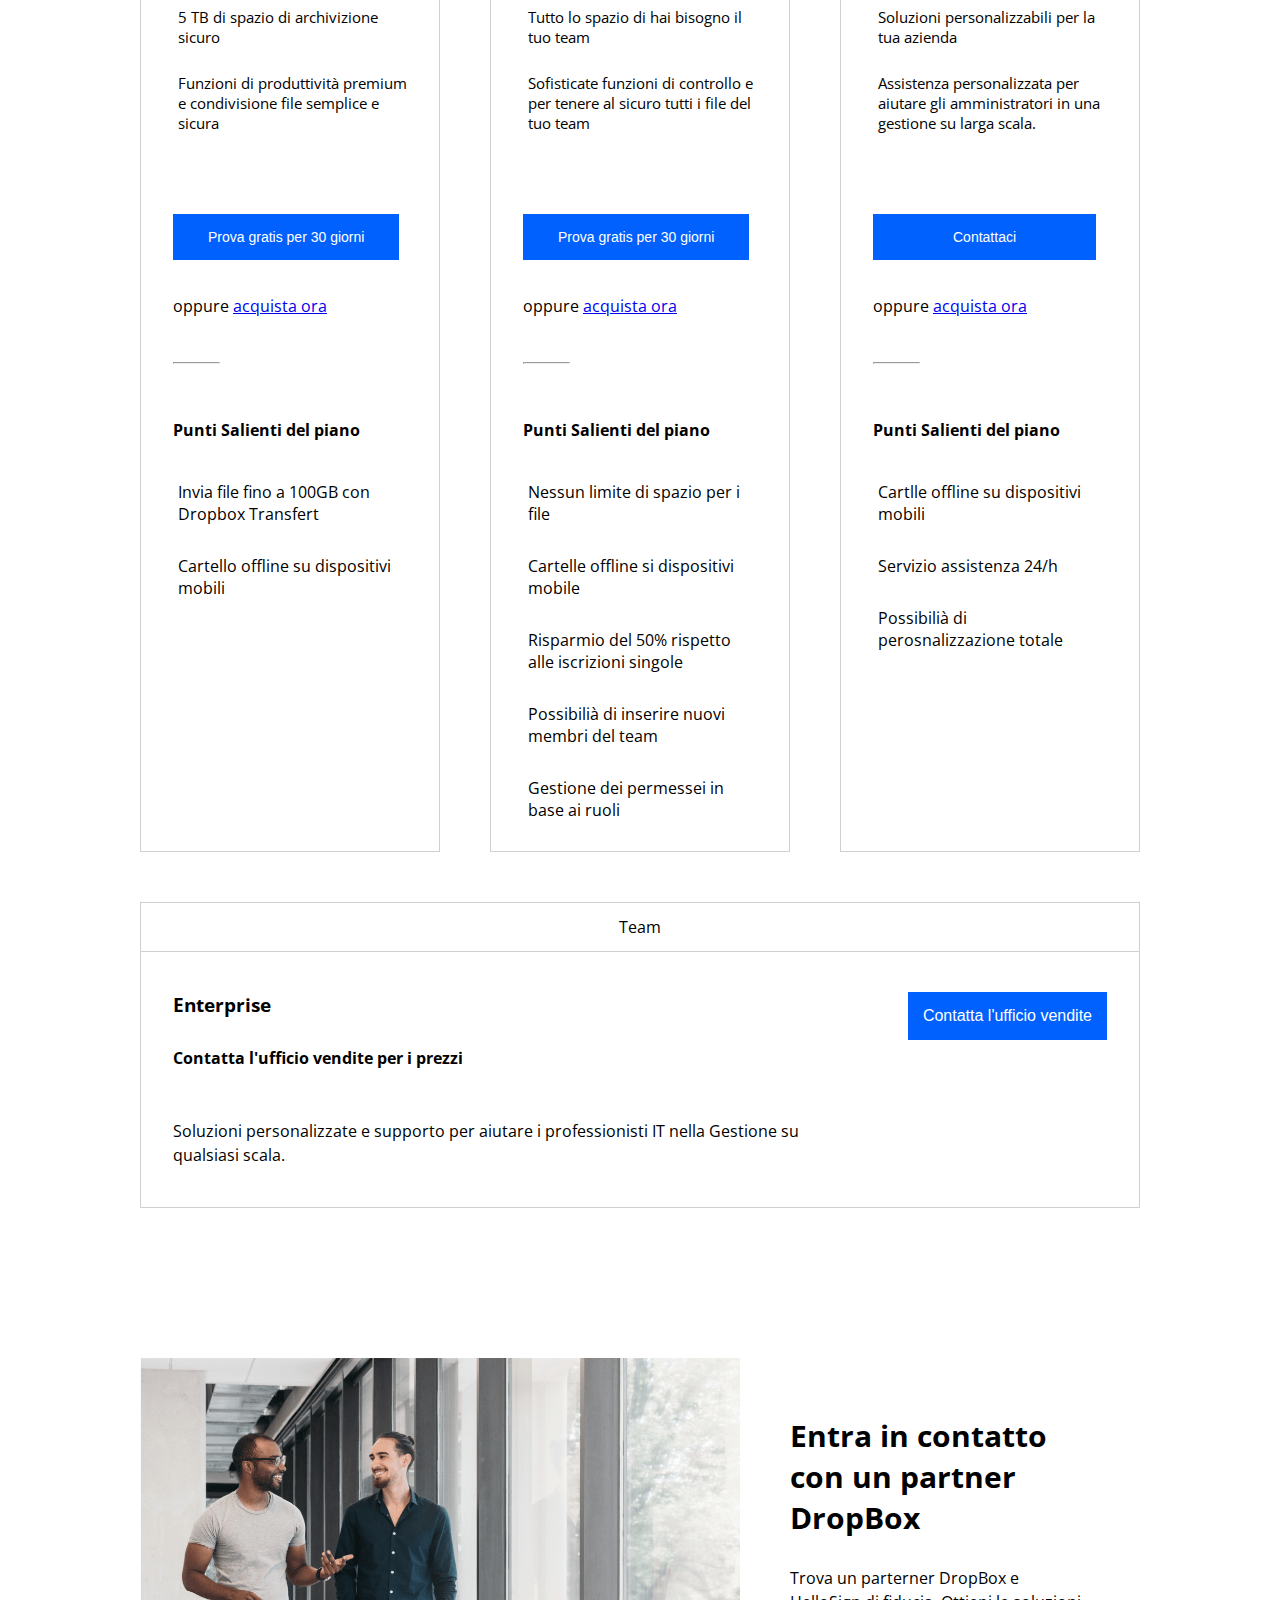
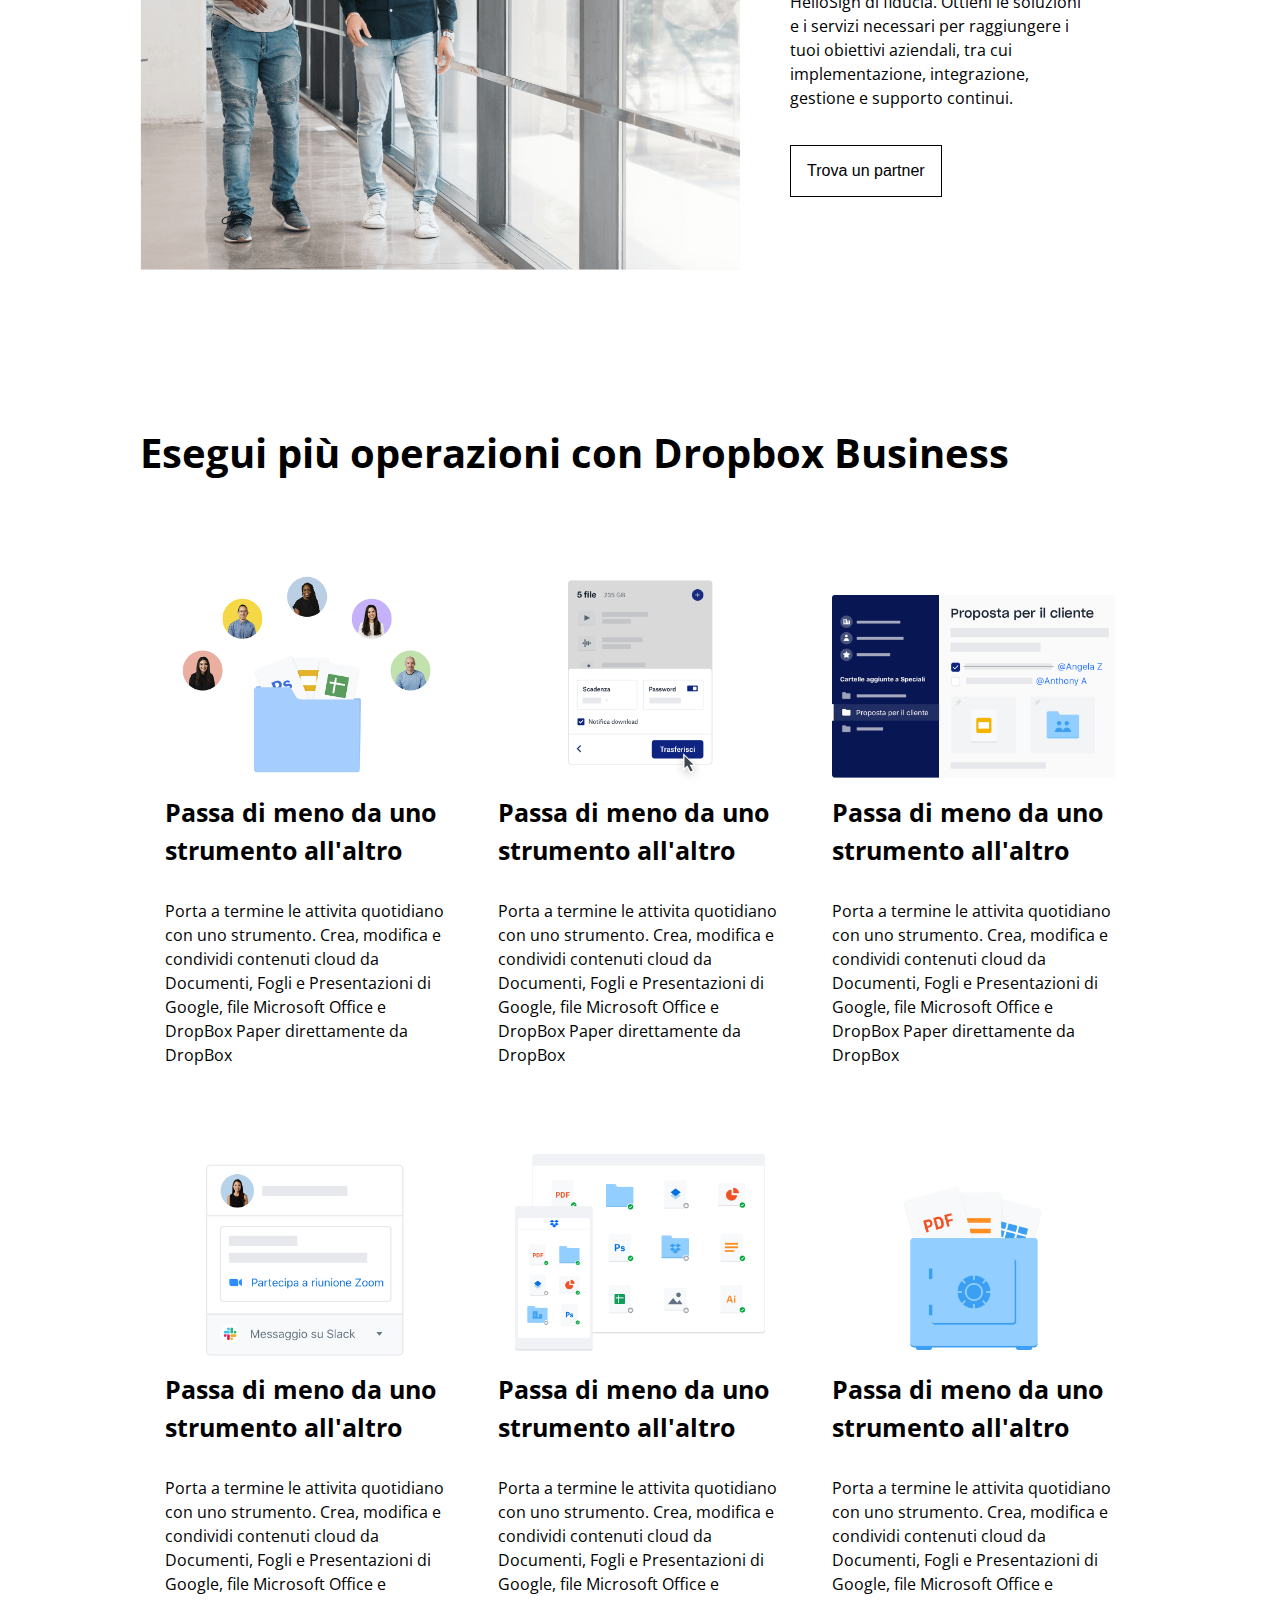
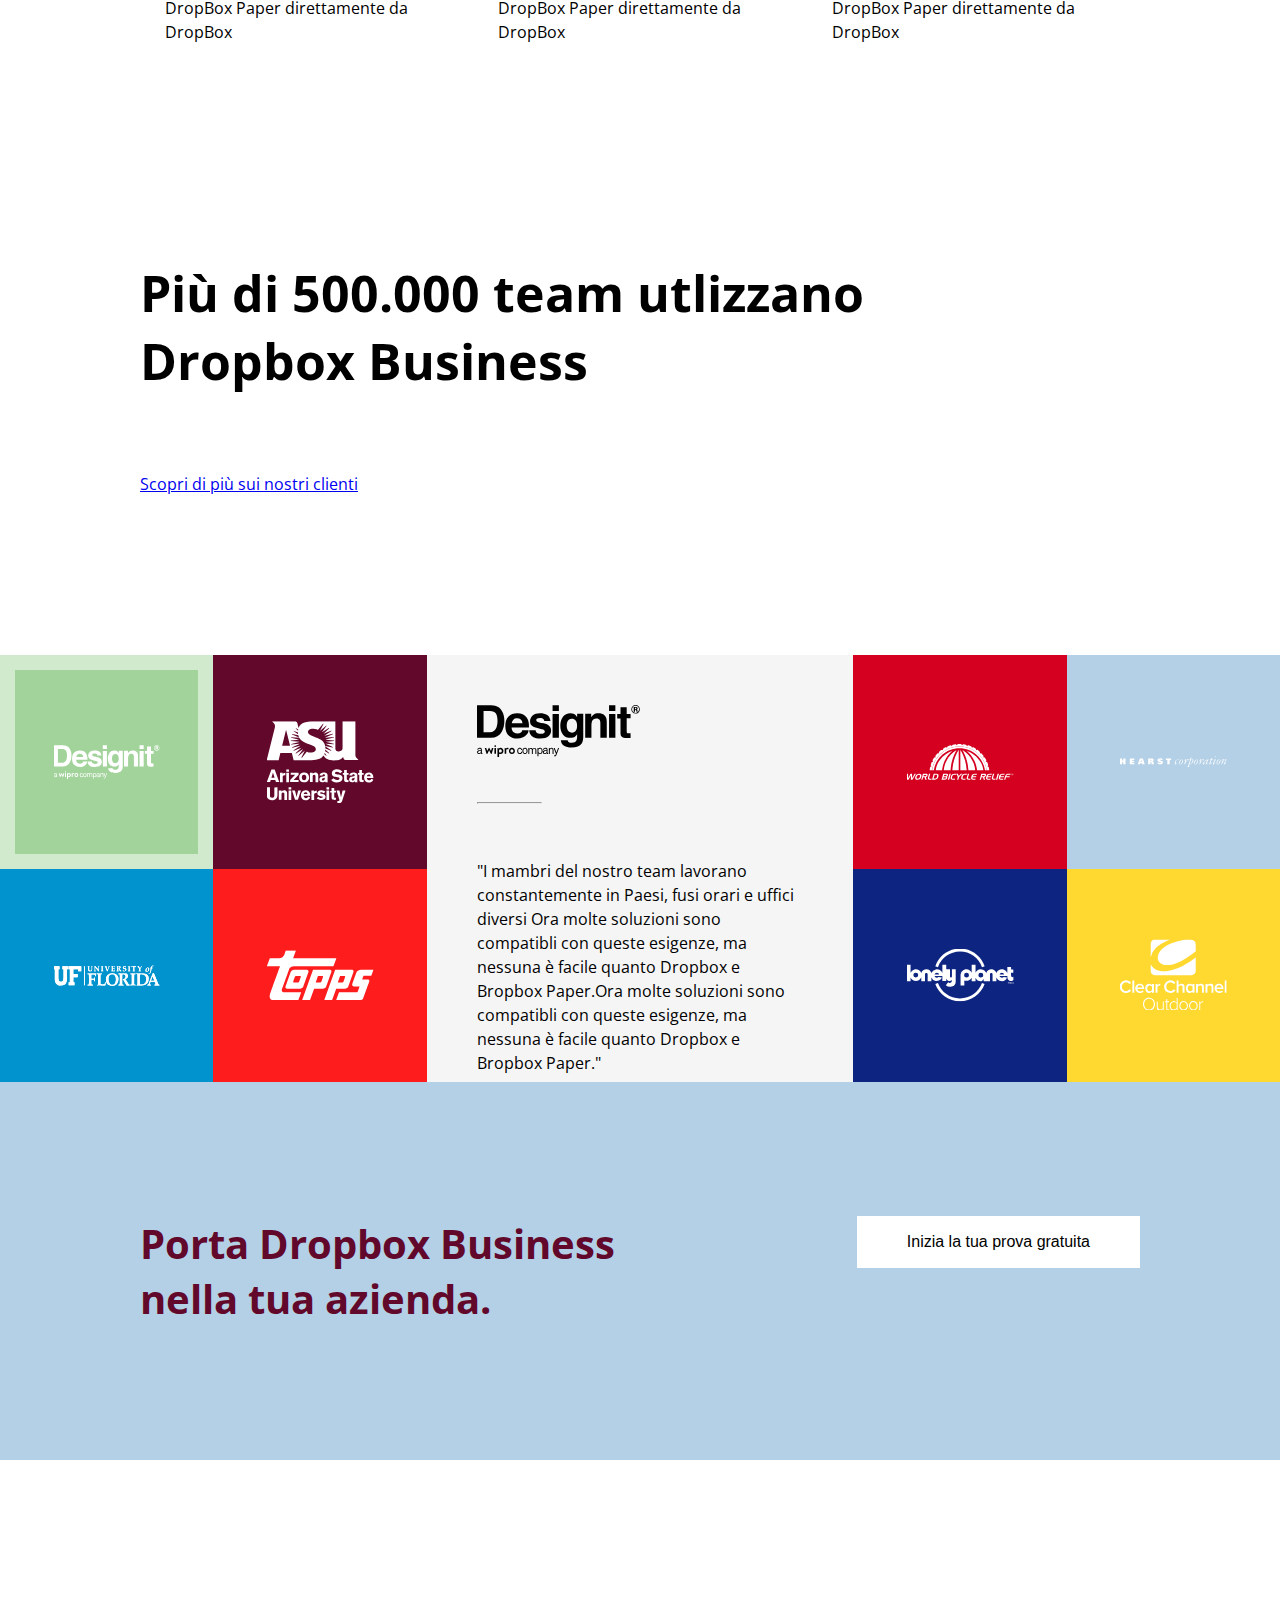
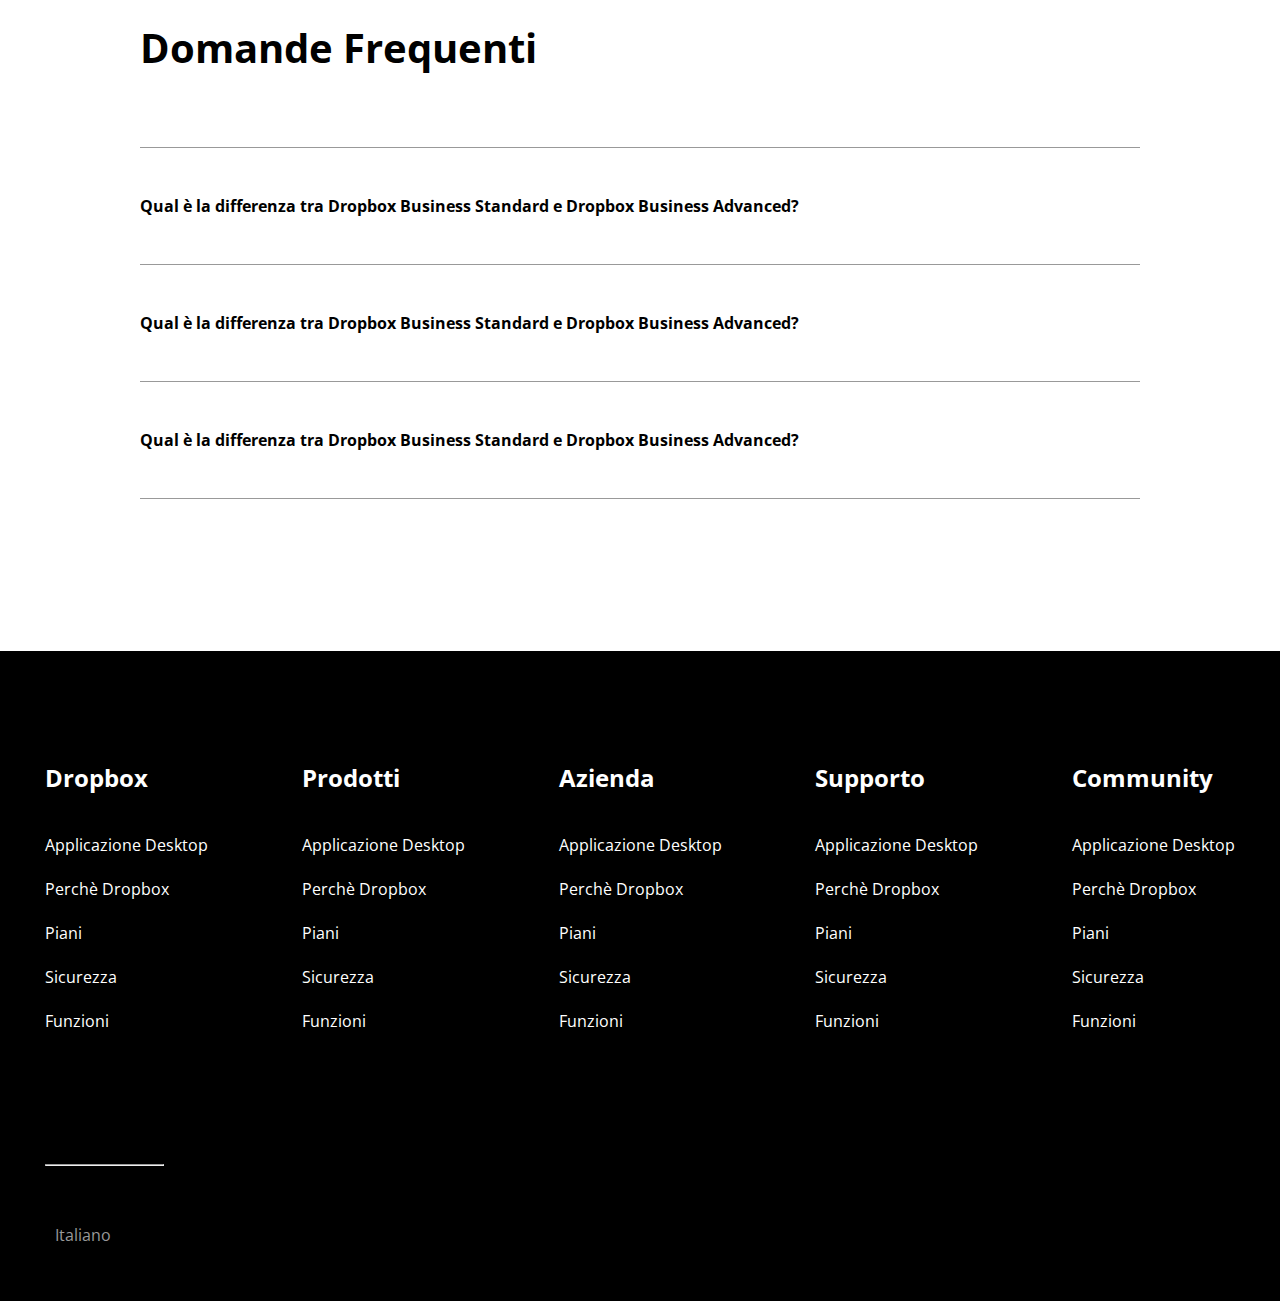
==== commit e88b4fd1: "cambio font, jumbotron e arrow-down" ====
--- a/index.html
+++ b/index.html
@@ -5,9 +5,16 @@
     <meta http-equiv="X-UA-Compatible" content="IE=edge">
     <meta name="viewport" content="width=device-width, initial-scale=1.0">
     <!-- Google Font -->
+    <!-- Raleway -->
     <link rel="preconnect" href="https://fonts.googleapis.com">
     <link rel="preconnect" href="https://fonts.gstatic.com" crossorigin>
     <link href="https://fonts.googleapis.com/css2?family=Raleway:wght@400;700&display=swap" rel="stylesheet">
+    <!-- /Raleway -->
+    <!-- Open Sans -->
+    <link rel="preconnect" href="https://fonts.googleapis.com">
+    <link rel="preconnect" href="https://fonts.gstatic.com" crossorigin>
+    <link href="https://fonts.googleapis.com/css2?family=Open+Sans:wght@400;700&display=swap" rel="stylesheet">
+    <!-- /Open Sans -->
     <!-- /Google Font -->
     <!-- Font awesome -->
     <link rel="stylesheet" href="https://cdnjs.cloudflare.com/ajax/libs/font-awesome/6.2.1/css/all.min.css"
--- a/css/style.css
+++ b/css/style.css
@@ -8,7 +8,8 @@
 
 /* Common */
 body{
-    font-family: 'Raleway', sans-serif; 
+    /* font-family: 'Raleway', sans-serif;  */
+    font-family: 'Open Sans', sans-serif;
 }
 .row-flex{
     display: flex;
@@ -126,6 +127,13 @@
     top: 70px;
     justify-content: flex-start;
 }
+.jumbotron .big-container .row-flex .small-box{
+    width: 30%;
+    position: relative;
+}
+.jumbotron .big-container .row-flex .big-box{
+    width: 70%;
+}
 .jumbotron .big-container h1{
     font-size: 90px;
 }
@@ -136,8 +144,10 @@
     margin-bottom: 37px;
 }
 #down-arrow{
+    position: absolute;
+    bottom: 75px;
+    left: 0;
     font-size: 45px;
-    margin-top: 50px;
 }
 hr{
     width: 20%;
@@ -188,7 +198,6 @@
 .info .btn-buy .contact{
     padding: 15px 80px;
 }
-
 .highlights h4{
     margin-bottom: 40px;
 }
